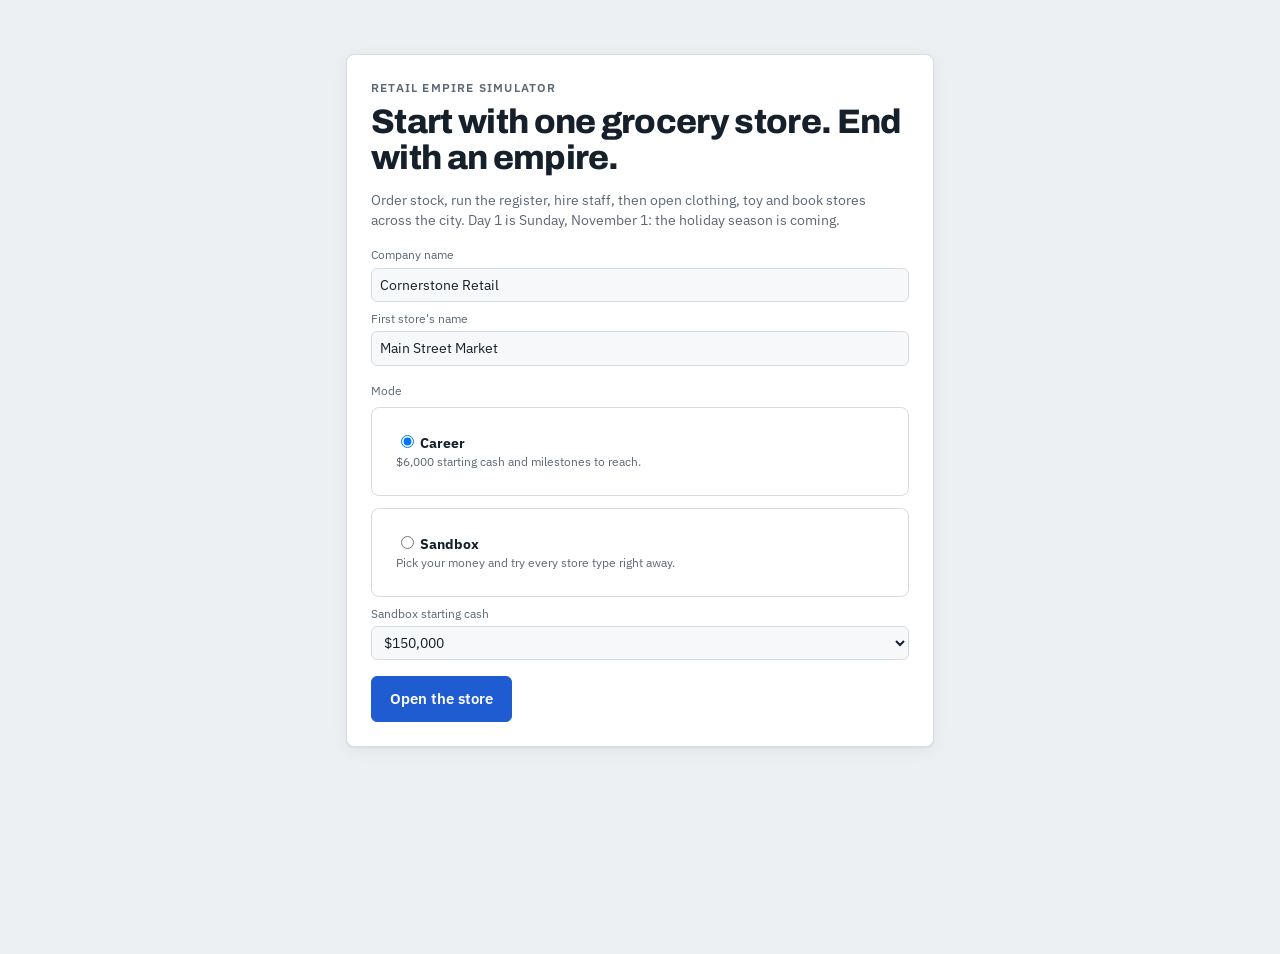
==== index.html @ 7481af00 "Add playable Retail Empire Simulator prototype Single-file browser game: a starting grocery store, c" ====
<!DOCTYPE html>
<html lang="en">
<head>
<meta charset="utf-8">
<meta name="viewport" content="width=device-width, initial-scale=1">
<title>Retail Empire Simulator</title>
<link rel="preconnect" href="https://fonts.googleapis.com">
<link rel="preconnect" href="https://fonts.gstatic.com" crossorigin>
<link href="https://fonts.googleapis.com/css2?family=Archivo:wght@600;700;800&family=IBM+Plex+Mono:wght@400;600&family=IBM+Plex+Sans:wght@400;500;600&display=swap" rel="stylesheet">
<style>
:root{
  /* Layout idea: a store back-office: sticky clock bar, side ledger of screens, dense tables with price-tag accents */
  --bg:#edf0f3; --panel:#ffffff; --panel2:#f6f8fa; --ink:#15202b; --muted:#5b6876; --line:#d5dce3;
  --accent:#1f5bd1; --accent-ink:#ffffff; --tag:#f3c623; --tag-ink:#2a2200;
  --good:#16804a; --warn:#a86a00; --bad:#c2352a;
  --grocery:#2f8a57; --clothing:#b0427a; --toy:#cf7a22; --book:#4c58b5;
  --display:'Archivo', 'Arial Narrow', system-ui, sans-serif; --body:'IBM Plex Sans', system-ui, -apple-system, 'Segoe UI', sans-serif; --mono:'IBM Plex Mono', ui-monospace, Menlo, monospace;
  --r:8px; --shadow:0 1px 2px rgba(20,30,45,.06),0 4px 16px rgba(20,30,45,.06);
  color-scheme:light;
}
@media (prefers-color-scheme:dark){:root:not([data-theme="light"]){
  --bg:#0e1319; --panel:#161d26; --panel2:#1b242f; --ink:#e5ebf1; --muted:#93a1af; --line:#2a3644;
  --accent:#6f9dff; --accent-ink:#0b1424; --tag:#f3c623; --tag-ink:#2a2200; --good:#45c07c; --warn:#e3a43a; --bad:#ff7a6e;
  --grocery:#5cc58a; --clothing:#e57bb0; --toy:#f0a057; --book:#8f9af0; --shadow:none; color-scheme:dark;}}
:root[data-theme="dark"]{
  --bg:#0e1319; --panel:#161d26; --panel2:#1b242f; --ink:#e5ebf1; --muted:#93a1af; --line:#2a3644;
  --accent:#6f9dff; --accent-ink:#0b1424; --tag:#f3c623; --tag-ink:#2a2200; --good:#45c07c; --warn:#e3a43a; --bad:#ff7a6e;
  --grocery:#5cc58a; --clothing:#e57bb0; --toy:#f0a057; --book:#8f9af0; --shadow:none; color-scheme:dark;}

*{box-sizing:border-box}
html,body{height:100%;margin:0}
body{background:var(--bg);color:var(--ink);font:14px/1.45 var(--body);-webkit-font-smoothing:antialiased}
button,input,select,textarea{font:inherit;color:inherit}
h1,h2,h3{font-family:var(--display);margin:0;text-wrap:balance;letter-spacing:-.01em}
h1{font-size:24px;font-weight:800} h2{font-size:17px;font-weight:700} h3{font-size:14px;font-weight:700}
.num,td.n,.mono{font-family:var(--mono);font-variant-numeric:tabular-nums}
a{color:var(--accent)}
:focus-visible{outline:2px solid var(--accent);outline-offset:2px}

/* top bar */
.top{position:sticky;top:0;z-index:30;display:flex;align-items:center;gap:12px;padding:8px 16px;background:var(--panel);border-bottom:1px solid var(--line);flex-wrap:wrap}
.brand{display:flex;flex-direction:column;min-width:0;flex:1 1 160px}
.brand b{font-family:var(--display);font-weight:800;font-size:16px;white-space:nowrap;overflow:hidden;text-overflow:ellipsis}
.brand span{color:var(--muted);font-size:12px}
.clock{display:flex;flex-direction:column;align-items:flex-end;line-height:1.2}
.clock .t{font-family:var(--mono);font-size:20px;font-weight:600}
.clock .d{font-size:12px;color:var(--muted)}
.speed{display:inline-flex;border:1px solid var(--line);border-radius:999px;overflow:hidden;background:var(--panel2)}
.speed button{border:0;background:transparent;padding:6px 11px;cursor:pointer;font-family:var(--mono);font-size:13px;min-width:38px}
.speed button[aria-pressed="true"]{background:var(--ink);color:var(--panel)}
.cashbox{font-family:var(--mono);font-weight:600;font-size:15px;padding:5px 10px;border-radius:6px;background:var(--tag);color:var(--tag-ink);white-space:nowrap}
.cashbox.neg{background:var(--bad);color:#fff}
.iconbtn{border:1px solid var(--line);background:var(--panel2);border-radius:8px;height:36px;min-width:36px;padding:0 8px;cursor:pointer;display:inline-flex;align-items:center;justify-content:center;gap:6px;position:relative}
.iconbtn svg{width:18px;height:18px}
.dot{position:absolute;top:-5px;right:-5px;background:var(--bad);color:#fff;font-size:10px;font-weight:700;border-radius:999px;padding:1px 5px;font-family:var(--mono)}
#menuBtn{display:none}
.qbtn{font-weight:600}

/* shell */
.shell{display:grid;grid-template-columns:232px 1fr;min-height:calc(100% - 58px)}
nav.side{background:var(--panel);border-right:1px solid var(--line);padding:12px 10px 40px;position:sticky;top:58px;align-self:start;height:calc(100vh - 58px);overflow:auto}
.side .grp{font-size:11px;text-transform:uppercase;letter-spacing:.08em;color:var(--muted);margin:14px 8px 6px;font-weight:600}
.side button.nv{display:flex;width:100%;align-items:center;justify-content:space-between;gap:8px;border:0;background:transparent;text-align:left;padding:7px 10px;border-radius:6px;cursor:pointer;color:var(--ink)}
.side button.nv:hover{background:var(--panel2)}
.side button.nv[aria-current="page"]{background:var(--ink);color:var(--panel);font-weight:600}
.side .badge{font-family:var(--mono);font-size:11px;background:var(--bad);color:#fff;border-radius:999px;padding:0 6px}
.side select{width:100%;margin:2px 0 4px;padding:7px;border:1px solid var(--line);border-radius:6px;background:var(--panel2)}
main{padding:20px 24px 80px;min-width:0;max-width:1240px}
.ph{display:flex;align-items:flex-end;justify-content:space-between;gap:12px;flex-wrap:wrap;margin-bottom:16px}
.ph p{margin:4px 0 0;color:var(--muted);max-width:65ch}
.row{display:flex;gap:8px;flex-wrap:wrap;align-items:center}
.grid{display:grid;gap:12px}
.g4{grid-template-columns:repeat(auto-fit,minmax(170px,1fr))}
.g3{grid-template-columns:repeat(auto-fit,minmax(240px,1fr))}
.g2{grid-template-columns:repeat(auto-fit,minmax(320px,1fr))}
.card{background:var(--panel);border:1px solid var(--line);border-radius:var(--r);padding:14px 16px;box-shadow:var(--shadow);min-width:0}
.card h2,.card h3{margin-bottom:8px}
.card.flat{box-shadow:none}
.stack{display:flex;flex-direction:column;gap:12px}
.tile .k{font-size:12px;color:var(--muted)}
.tile .v{font-family:var(--mono);font-size:22px;font-weight:600;margin-top:2px;font-variant-numeric:tabular-nums}
.tile .s{font-size:12px;color:var(--muted);margin-top:2px}
.pos{color:var(--good)} .negc{color:var(--bad)}
.muted{color:var(--muted)} .small{font-size:12px}
.mt{margin-top:16px} .mt8{margin-top:8px}
hr{border:0;border-top:1px solid var(--line);margin:12px 0}

/* buttons, inputs */
.btn{border:1px solid var(--line);background:var(--panel);border-radius:6px;padding:7px 12px;cursor:pointer;font-weight:500;white-space:nowrap}
.btn:hover{border-color:var(--muted)}
.btn.pri{background:var(--accent);border-color:var(--accent);color:var(--accent-ink);font-weight:600}
.btn.bad{color:var(--bad);border-color:color-mix(in srgb,var(--bad) 40%,var(--line))}
.btn.sm{padding:4px 9px;font-size:12px}
.btn.big{padding:11px 18px;font-size:15px}
.btn:disabled{opacity:.45;cursor:not-allowed}
input[type=text],input[type=number],select,textarea{border:1px solid var(--line);background:var(--panel2);border-radius:6px;padding:6px 8px;min-width:0}
input.qty{width:64px;font-family:var(--mono);text-align:right}
input.price{width:84px;font-family:var(--mono);text-align:right}
textarea{width:100%;font-family:var(--mono);font-size:11px}
label.f{display:flex;flex-direction:column;gap:4px;font-size:12px;color:var(--muted)}
label.f input,label.f select{font-size:14px;color:var(--ink)}
.seg{display:inline-flex;flex-wrap:wrap;gap:4px}
.seg button{border:1px solid var(--line);background:var(--panel);border-radius:6px;padding:5px 10px;cursor:pointer}
.seg button[aria-pressed="true"]{background:var(--ink);color:var(--panel);border-color:var(--ink)}

/* pills */
.pill{display:inline-flex;align-items:center;gap:4px;font-size:11px;font-weight:600;border-radius:999px;padding:2px 8px;background:var(--panel2);border:1px solid var(--line);white-space:nowrap}
.pill.good{color:var(--good);border-color:color-mix(in srgb,var(--good) 40%,var(--line))}
.pill.warn{color:var(--warn);border-color:color-mix(in srgb,var(--warn) 45%,var(--line))}
.pill.bad{color:var(--bad);border-color:color-mix(in srgb,var(--bad) 45%,var(--line))}
.pill.info{color:var(--accent)}
.tchip{display:inline-flex;align-items:center;gap:6px;font-size:12px;font-weight:600}
.tchip i{width:10px;height:10px;border-radius:3px;display:inline-block;background:var(--c)}
.pricetag{font-family:var(--mono);background:var(--tag);color:var(--tag-ink);padding:1px 6px;border-radius:3px;font-weight:600;font-size:12px}

/* tables */
.tw{overflow-x:auto;border:1px solid var(--line);border-radius:var(--r);background:var(--panel)}
table{border-collapse:collapse;width:100%;font-size:13px}
th{font-size:11px;text-transform:uppercase;letter-spacing:.06em;color:var(--muted);font-weight:600;text-align:left;padding:8px 10px;border-bottom:1px solid var(--line);background:var(--panel2);white-space:nowrap;position:sticky;top:0}
td{padding:7px 10px;border-bottom:1px solid var(--line);vertical-align:middle}
tr:last-child td{border-bottom:0}
td:first-child{min-width:150px}
td.n,th.n{text-align:right;white-space:nowrap}
tr.click{cursor:pointer} tr.click:hover td{background:var(--panel2)}
tr.sub td{background:var(--panel2)}
td .nm{font-weight:600} td .sb{font-size:12px;color:var(--muted)}

/* meters */
.meter{height:8px;background:var(--panel2);border:1px solid var(--line);border-radius:999px;overflow:hidden;min-width:60px}
.meter>i{display:block;height:100%;background:var(--accent);border-radius:999px}
.meter.good>i{background:var(--good)} .meter.warn>i{background:var(--warn)} .meter.bad>i{background:var(--bad)}
.stars{color:var(--tag);letter-spacing:1px;font-size:14px}
.stars .off{color:var(--line)}

/* list items */
.li{display:flex;align-items:center;justify-content:space-between;gap:10px;padding:9px 0;border-bottom:1px solid var(--line)}
.li:last-child{border-bottom:0}
.alert{display:flex;gap:10px;align-items:flex-start;padding:8px 10px;border-radius:6px;background:var(--panel2);border-left:3px solid var(--accent);font-size:13px}
.alert.warn{border-left-color:var(--warn)} .alert.bad{border-left-color:var(--bad)} .alert.good{border-left-color:var(--good)}
.empty{padding:18px;text-align:center;color:var(--muted)}

/* queue */
.qcard{display:grid;grid-template-columns:1fr auto;gap:4px 12px;align-items:center;padding:10px 12px;border:1px solid var(--line);border-radius:8px;background:var(--panel)}
.qcard.busy{opacity:.65}

/* modal */
#modal{position:fixed;inset:0;z-index:50;display:none;background:rgba(10,16,24,.5);padding:24px;overflow:auto}
#modal.on{display:flex;align-items:flex-start;justify-content:center}
.dlg{background:var(--panel);border-radius:12px;width:min(760px,100%);border:1px solid var(--line);box-shadow:0 20px 60px rgba(0,0,0,.25);margin:auto 0}
.dlg.wide{width:min(1000px,100%)}
.dlg.narrow{width:min(460px,100%)}
.dlg header{display:flex;justify-content:space-between;align-items:flex-start;gap:12px;padding:16px 18px;border-bottom:1px solid var(--line)}
.dlg header p{margin:4px 0 0;color:var(--muted);font-size:13px}
.dlg .bd{padding:16px 18px;max-height:calc(100vh - 220px);overflow:auto}
.dlg footer{display:flex;justify-content:flex-end;gap:8px;padding:12px 18px;border-top:1px solid var(--line);flex-wrap:wrap;align-items:center}
.receipt{font-family:var(--mono);font-size:13px;background:var(--panel2);border:1px dashed var(--line);border-radius:6px;padding:10px 12px}
.receipt .ln{display:flex;justify-content:space-between;gap:12px;padding:2px 0}
.receipt .tot{border-top:1px dashed var(--muted);margin-top:6px;padding-top:6px;font-weight:700;font-size:15px}
.err{color:var(--bad);font-size:13px;min-height:18px}

/* toasts */
#toasts{position:fixed;right:16px;top:72px;z-index:60;pointer-events:none;display:flex;flex-direction:column;gap:8px;max-width:min(380px,calc(100% - 32px))}
.toast{background:var(--ink);color:var(--panel);padding:10px 14px;border-radius:8px;font-size:13px;box-shadow:0 6px 20px rgba(0,0,0,.2);border-left:4px solid var(--accent)}
.toast.warn{border-left-color:var(--tag)} .toast.bad{border-left-color:var(--bad)} .toast.good{border-left-color:var(--good)}

/* setup */
.setup{max-width:620px;margin:6vh auto;padding:0 16px}
.setup .card{padding:24px}
.hero{font-family:var(--display);font-weight:800;font-size:34px;line-height:1.05;letter-spacing:-.02em}
.typecard{border-top:4px solid var(--c)}

/* chart */
.chart svg{width:100%;height:auto;display:block}
.chart .tip{position:absolute;pointer-events:none;background:var(--ink);color:var(--panel);font-size:12px;padding:6px 8px;border-radius:6px;white-space:nowrap;font-family:var(--mono);transform:translate(-50%,-110%)}
.chart{position:relative}

.lock{position:fixed;inset:0;z-index:80;background:var(--bg);display:flex;align-items:center;justify-content:center;padding:24px}

@media (max-width:860px){
  .shell{grid-template-columns:1fr}
  #menuBtn{display:inline-flex}
  nav.side{position:fixed;top:0;left:0;bottom:0;width:270px;height:100%;z-index:40;transform:translateX(-100%);transition:transform .2s;box-shadow:0 0 40px rgba(0,0,0,.3)}
  nav.side.open{transform:none}
  main{padding:16px 16px 80px}
  .top{gap:6px 8px;padding:8px 12px}
  .brand{order:1;flex:1 1 0;min-width:70px} .brand span{display:none}
  .tools{order:2;display:flex;gap:6px}
  .cashbox{order:3;font-size:14px}
  .clock{order:4;flex-direction:row;align-items:baseline;gap:6px} .clock .d{display:none}
  .clock .t{font-size:17px}
  .speedwrap{order:5;display:flex;gap:6px;align-items:center;margin-left:auto} #clkS{display:none}
  .speed button{min-width:34px;padding:5px 6px}
  #toasts{top:auto;bottom:16px;left:16px;right:16px;max-width:none}
  #modal{padding:0}
  .dlg{border-radius:0;min-height:100%;width:100%!important}
  .dlg .bd{max-height:none}
  h1{font-size:21px}
}
@media (min-width:861px){.speedwrap{display:flex;gap:8px;align-items:center}}
@media (prefers-reduced-motion:reduce){*{transition:none!important;animation:none!important}}

</style>
</head>
<body>
<div id="app">
  <header class="top">
    <button class="iconbtn" id="menuBtn" data-a="menu" aria-label="Open menu"></button>
    <div class="brand"><b id="brandName">Retail Empire Simulator</b><span id="brandSub"></span></div>
    <div class="tools"><button class="iconbtn qbtn" id="qBtn" data-a="queue">Queue</button><button class="iconbtn" id="bellBtn" data-a="bell" aria-label="Notifications"><span class="dot" id="bellDot" style="display:none">0</span></button></div>
    <div class="clock"><span class="t" id="clkT">07:30</span><span class="d" id="clkD"></span></div>
    <div class="speedwrap"><span id="clkS"></span><button class="btn sm" id="skipBtn" data-a="skip" style="display:none">Skip to morning</button>
      <div class="speed" role="group" aria-label="Game speed"><button data-a="speed" data-n="0" aria-label="Pause">❚❚</button><button data-a="speed" data-n="1">1×</button><button data-a="speed" data-n="2">2×</button><button data-a="speed" data-n="4">4×</button></div></div>
    <div class="cashbox" id="cash" title="Company cash">$0.00</div>
  </header>
  <div class="shell"><nav class="side" id="side" aria-label="Screens"></nav><main id="main"></main></div>
</div>
<div id="modal"></div>
<div id="toasts" aria-live="polite"></div>
<script>
/* Retail Empire Simulator: game data and simulation engine (no DOM access). */
(function (G) {
'use strict';

/* ---------- helpers ---------- */
const C = d => Math.round(d * 100);
const rand = (a, b) => a + Math.random() * (b - a);
const randi = (a, b) => Math.floor(a + Math.random() * (b - a + 1));
const pick = a => a[Math.floor(Math.random() * a.length)];
const clamp = (v, a, b) => Math.max(a, Math.min(b, v));
function wpick(arr, wf) {
  let t = 0; const ws = [];
  for (const x of arr) { const w = Math.max(0, wf(x) || 0); ws.push(w); t += w; }
  if (t <= 0) return null;
  let r = Math.random() * t;
  for (let i = 0; i < arr.length; i++) { r -= ws[i]; if (r <= 0) return arr[i]; }
  return arr[arr.length - 1];
}
function poisson(l) { if (l <= 0) return 0; const L = Math.exp(-l); let k = 0, p = 1; do { k++; p *= Math.random(); } while (p > L); return k - 1; }

/* ---------- time ---------- */
const DAY = 1440, OPEN = 480, CLOSE = 1260, LAST_ENTRY = 1245, SHUT = 1305;
const BASE = Date.UTC(2026, 10, 1); // Day 1 = Sunday, November 1
const MON = ['Jan','Feb','Mar','Apr','May','Jun','Jul','Aug','Sep','Oct','Nov','Dec'];
const DOW = ['Sun','Mon','Tue','Wed','Thu','Fri','Sat'];
const dayOf = t => Math.floor(t / DAY) + 1;
function dateOf(day) { const d = new Date(BASE + (day - 1) * 864e5); return { y: d.getUTCFullYear() - 2025, m: d.getUTCMonth(), dom: d.getUTCDate(), dow: d.getUTCDay() }; }
function fmtDate(day) { const d = dateOf(day); return `${DOW[d.dow]} ${MON[d.m]} ${d.dom}, Year ${d.y}`; }
function fmtTime(t) { const m = ((t % DAY) + DAY) % DAY; return String(Math.floor(m / 60)).padStart(2, '0') + ':' + String(m % 60).padStart(2, '0'); }

/* ---------- world data ---------- */
const LOCS = {
  main:     { id:'main', name:'Main Street', kind:'Neighborhood high street', traffic:1.0, rent:1.0, wealth:1.0, aff:{grocery:1.15,clothing:0.9,toy:0.95,book:1.0}, note:'Steady local foot traffic. Good for everyday shopping.' },
  mall:     { id:'mall', name:'Riverside Mall', kind:'Shopping district', traffic:1.5, rent:1.8, wealth:1.1, aff:{grocery:0.8,clothing:1.4,toy:1.2,book:1.0}, note:'Big weekend crowds and high rent. Fashion does well here.' },
  heights:  { id:'heights', name:'Maple Heights', kind:'Family neighborhood', traffic:1.0, rent:0.85, wealth:1.05, aff:{grocery:1.2,clothing:0.9,toy:1.45,book:1.0}, note:'Young families nearby. Toys and groceries sell well.' },
  univ:     { id:'univ', name:'University Row', kind:'Campus district', traffic:1.2, rent:0.95, wealth:0.8, aff:{grocery:0.95,clothing:1.1,toy:0.7,book:1.5}, note:'Students on tight budgets. Books and textbooks are in demand.' },
  downtown: { id:'downtown', name:'Downtown Square', kind:'City center', traffic:1.35, rent:1.6, wealth:1.25, aff:{grocery:0.9,clothing:1.2,toy:0.9,book:1.2}, note:'Office workers with money to spend. Expensive rent.' },
  harbor:   { id:'harbor', name:'Harbor Plaza', kind:'Waterfront, tourists', traffic:1.1, rent:1.2, wealth:1.3, aff:{grocery:0.85,clothing:1.0,toy:1.15,book:1.1}, note:'Visitors buy gifts. Higher spending per customer.' }
};
const SIZES = {
  small:  { id:'small', label:'Small', cost:1, rent:1, stock:400, eq:1, traffic:1 },
  medium: { id:'medium', label:'Medium', cost:1.8, rent:1.7, stock:700, eq:1.6, traffic:1.45 },
  large:  { id:'large', label:'Large', cost:3, rent:2.6, stock:1100, eq:2.4, traffic:2 }
};

/* Catalogs */
const G_ = (id, name, cat, cost, price, w, o = {}) => ({ id:'g-'+id, name, cat, cost:C(cost), price:C(price), w, life:o.life||null, cold:o.cold||null });
const GROCERY = [
  G_('sourdough','Sourdough loaf','Bakery',1.9,4.49,1.2,{life:3}),
  G_('croissant','Butter croissants (4)','Bakery',2.2,4.99,0.8,{life:2}),
  G_('wheat','Whole wheat bread','Bakery',1.4,3.29,1.4,{life:4}),
  G_('milk','Whole milk, 1 gal','Dairy',2.1,3.99,2.0,{life:7,cold:'fridge'}),
  G_('eggs','Large eggs, dozen','Dairy',1.7,3.49,1.6,{life:14,cold:'fridge'}),
  G_('cheddar','Cheddar block','Dairy',2.6,4.99,0.9,{life:30,cold:'fridge'}),
  G_('yogurt','Greek yogurt (4)','Dairy',3.1,5.49,0.8,{life:12,cold:'fridge'}),
  G_('butter','Salted butter','Dairy',2.4,4.49,0.7,{life:30,cold:'fridge'}),
  G_('banana','Bananas, bunch','Produce',0.7,1.79,1.8,{life:5}),
  G_('apple','Gala apples, 3 lb','Produce',2.2,4.49,1.1,{life:14}),
  G_('tomato','Vine tomatoes','Produce',1.5,3.29,1.0,{life:6}),
  G_('onion','Yellow onions, 3 lb','Produce',1.1,2.79,0.9,{life:30}),
  G_('lettuce','Romaine lettuce','Produce',1.0,2.49,0.9,{life:5,cold:'fridge'}),
  G_('chicken','Chicken breast','Meat & Seafood',3.8,7.99,1.4,{life:3,cold:'fridge'}),
  G_('beef','Ground beef, 1 lb','Meat & Seafood',4.3,7.49,1.2,{life:3,cold:'fridge'}),
  G_('salmon','Salmon fillet','Meat & Seafood',6.4,12.99,0.6,{life:2,cold:'fridge'}),
  G_('spaghetti','Spaghetti','Pantry',0.8,1.89,1.1),
  G_('rice','Long-grain rice, 5 lb','Pantry',3.0,5.99,0.8),
  G_('crushtom','Crushed tomatoes','Pantry',0.7,1.59,0.9),
  G_('pb','Peanut butter','Pantry',2.0,3.89,0.8),
  G_('cereal','Corn flakes','Pantry',2.2,4.29,1.0),
  G_('water','Spring water (24)','Beverages',2.4,4.99,1.1),
  G_('oj','Orange juice','Beverages',2.3,4.49,1.0,{life:10,cold:'fridge'}),
  G_('cola','Cola (12 cans)','Beverages',3.7,6.99,1.0),
  G_('coffee','Ground coffee','Beverages',4.8,8.99,0.8),
  G_('pizza','Pepperoni pizza','Frozen',3.0,5.99,1.0,{life:120,cold:'freezer'}),
  G_('icecream','Vanilla ice cream','Frozen',2.6,4.99,0.9,{life:120,cold:'freezer'}),
  G_('peas','Frozen peas','Frozen',1.1,2.49,0.6,{life:180,cold:'freezer'}),
  G_('chips','Potato chips','Snacks',1.5,3.49,1.2),
  G_('cookies','Chocolate chip cookies','Snacks',1.6,3.29,0.9),
  G_('trail','Trail mix','Snacks',2.7,5.49,0.5),
  G_('towels','Paper towels (6)','Household',4.9,8.99,0.7),
  G_('trash','Trash bags (40)','Household',4.0,7.49,0.5),
  G_('dish','Dish soap','Cleaning',1.3,2.99,0.7),
  G_('laundry','Laundry detergent','Cleaning',6.0,11.99,0.6),
  G_('paste','Toothpaste','Personal Care',1.4,3.29,0.7),
  G_('shampoo','Shampoo','Personal Care',2.5,5.49,0.6)
];
const APP = ['XS','S','M','L','XL','XXL'], STD = ['S','M','L','XL'], SHOE = ['7','8','9','10','11'], KID = ['4-5Y','6-7Y','8-9Y'], OS = ['One size'];
const K_ = (id, name, cat, cost, price, sizes, colors, w, o = {}) => ({ id:'c-'+id, name, cat, cost:C(cost), price:C(price), sizes, colors, w, season:o.season||'all', brand:o.brand||'Harlow' });
const CLOTHING = [
  K_('oxford','Oxford shirt',"Men's",13,39,STD,['White','Blue'],1.1,{brand:'Harlow'}),
  K_('tee','Graphic tee','Shirts',5,19,APP,['Black','White'],1.4,{brand:'Aster'}),
  K_('jeans','Slim jeans','Pants & Jeans',16,49,STD,['Indigo','Black'],1.3,{brand:'Northline'}),
  K_('dress','Wrap dress','Dresses',18,59,['XS','S','M','L'],['Red','Navy'],0.9,{brand:'Aster'}),
  K_('blouse','Silk blouse',"Women's",15,45,['XS','S','M','L'],['Ivory','Black'],0.8,{brand:'Aster'}),
  K_('puffer','Puffer jacket','Outerwear',34,119,STD,['Black','Olive'],1.0,{season:'winter',brand:'Northline'}),
  K_('runtee','Running tee','Sportswear',8,29,STD,['Blue','Grey'],0.8,{brand:'Northline'}),
  K_('hoodie','Kids hoodie',"Children's",9,29,KID,['Red','Grey'],0.9,{brand:'Harlow'}),
  K_('sneaker','Canvas sneakers','Shoes',15,54,SHOE,['White','Black'],1.0,{brand:'Northline'}),
  K_('belt','Leather belt','Accessories',7,29,OS,['Brown','Black'],0.6,{brand:'Harlow'}),
  K_('tote','Weekender tote','Bags',12,45,OS,['Tan','Black'],0.6,{brand:'Aster'}),
  K_('scarf','Wool scarf','Seasonal',6,24,OS,['Grey','Red'],0.8,{season:'winter',brand:'Harlow'}),
  K_('shorts','Linen shorts','Seasonal',9,32,STD,['Sand'],0.7,{season:'summer',brand:'Harlow'})
];
const T_ = (id, name, cat, cost, price, age, pop, o = {}) => ({ id:'t-'+id, name, cat, cost:C(cost), price:C(price), age, pop, w:1, col:!!o.col, brand:o.brand||'Brightbox', season:o.season||'all' });
const TOYS = [
  T_('starship','Starship builder set','Building Sets',18,44.99,[7,12],70,{brand:'Brickworks'}),
  T_('bricks','Classic bricks bucket','Building Sets',11,27.99,[4,9],60,{brand:'Brickworks'}),
  T_('doll','Fashion doll studio','Dolls & Figures',12,29.99,[4,9],65),
  T_('hero','Galaxy hero figure','Dolls & Figures',6,16.99,[5,12],60),
  T_('strategy','Settlers strategy game','Board Games',13,34.99,[10,99],50,{brand:'Tabletop Co.'}),
  T_('wordrace','Word race card game','Board Games',4,12.99,[7,99],45,{brand:'Tabletop Co.'}),
  T_('robot','Coding robot kit','Educational',28,69.99,[8,14],55,{brand:'Brainy'}),
  T_('puzzle','Animal floor puzzle','Educational',5,14.99,[3,6],45,{brand:'Brainy'}),
  T_('scooter','Kick scooter','Outdoor',24,59.99,[5,12],50),
  T_('bubbles','Bubble machine','Outdoor',6,15.99,[3,8],40),
  T_('bear','Cuddly bear plush','Plush',7,19.99,[0,8],60,{brand:'Snugglo'}),
  T_('rccar','RC stunt car','Remote Control',20,49.99,[8,14],65),
  T_('craft','Craft studio kit','Arts & Crafts',9,24.99,[6,12],45),
  T_('rings','Stacking rings','Baby Toys',3,9.99,[0,2],50,{brand:'Snugglo'}),
  T_('console','Handheld game console','Video Games',120,199.99,[8,99],70,{brand:'Pixelon'}),
  T_('pad','Wireless gamepad','Video Games',28,54.99,[8,99],50,{brand:'Pixelon'}),
  T_('blindbox','Mystery figure blind box','Collectibles',3,9.99,[8,99],70,{col:true,brand:'Vaultline'}),
  T_('holo','Holo card booster pack','Collectibles',2.5,7.99,[8,99],65,{col:true,brand:'Vaultline'}),
  T_('train','Holiday train set','Seasonal Toys',30,79.99,[4,10],55,{season:'holiday'})
];
const B_ = (id, title, author, pub, genre, fmts, w, release = 0) => ({ id:'b-'+id, name:title, author, pub, cat:genre, fmts, w, release,
  isbn: '978-1-' + String(Math.abs([...id].reduce((h,c)=>h*31+c.charCodeAt(0),7)) % 100000).padStart(5,'0') + '-' + (id.length % 10) });
const F = (hc, pb) => { const o = {}; if (hc) o.HC = { cost:C(hc[0]), price:C(hc[1]) }; if (pb) o.PB = { cost:C(pb[0]), price:C(pb[1]) }; return o; };
const BOOKS = [
  B_('lantern','The Lantern Keeper','Mara Ellison','Northgate Press','Fiction',F([13,28],[7,17]),1.2),
  B_('locks','Seven Locks','Dev Okafor','Blackfern','Mystery & Thriller',F([12,27],[7,16.99]),1.2),
  B_('wren','Summer at Wren Cove','Ana Marlow','Rosewood','Romance',F(null,[6,14.99]),1.0),
  B_('crown','Crown of Ash','J. T. Corwin','Northgate Press','Fantasy & Sci-Fi',F([14,29.99],[8,18.99]),1.3),
  B_('orbital','Orbital Drift','Priya Raman','Blackfern','Fantasy & Sci-Fi',F(null,[8,18.99]),0.9),
  B_('habits','Small Habits, Big Days','Leo Fischer','Meridian','Nonfiction',F([13,27],[7,16]),1.0),
  B_('road','The Long Road Home','Grace Nakamura','Meridian','Biography',F([14,30],null),0.7),
  B_('margin','The Margin Mindset','Carla Ruiz','Ledger House','Business',F([15,30],null),0.7),
  B_('rivers','Rivers of Empire','Thomas Adebayo','Ledger House','History',F([16,35],[9,19.99]),0.6),
  B_('pip','Pip the Brave Snail','Hana Ito','Puddle Books',"Children's",F([6,14.99],null),1.0),
  B_('static','Static Hearts','Riley Quinn','Rosewood','Young Adult',F(null,[6,13.99]),0.9),
  B_('algebra','Algebra Made Clear','Dr. Sam Whitlow','Campus Ink','Educational',F(null,[12,29.99]),0.6),
  B_('econ','Intro to Economics, 4th ed.','Ruth Delacroix','Campus Ink','Textbooks',F([60,129.99],null),0.5),
  B_('signal','Midnight Signal, Vol. 1','Kofi Mensah','Panel Press','Comics & Graphic Novels',F(null,[8,19.99]),0.8),
  B_('ninth','Blade of the Ninth Moon, Vol. 1','Aki Moriyama','Panel Press','Manga',F(null,[5,11.99]),1.0),
  B_('journal','Linen-bound journal','Paperworks','Paperworks','Stationery',{ITEM:{cost:C(5),price:C(16.99)}},0.6),
  B_('bookmark','Brass bookmark','Paperworks','Paperworks','Stationery',{ITEM:{cost:C(1.5),price:C(6.99)}},0.5),
  B_('ember','Crown of Ash II: Ember Throne','J. T. Corwin','Northgate Press','Fantasy & Sci-Fi',F([15,32],null),1.4,8),
  B_('quiet','The Quiet Detective','Dev Okafor','Blackfern','Mystery & Thriller',F([13,28],null),1.1,15)
];
const FMT_LABEL = { HC:'Hardcover', PB:'Paperback', ITEM:'Item' };

/* Items (sellable variants) built from products */
function itemsOf(type, p) {
  if (type === 'clothing') { const out = []; for (const c of p.colors) for (const s of p.sizes) out.push({ sku:`${p.id}|${c}|${s}`, pid:p.id, label:`${c} · ${s}`, size:s, color:c, cost:p.cost, price:p.price }); return out; }
  if (type === 'book') return Object.keys(p.fmts).map(f => ({ sku:`${p.id}|${f}`, pid:p.id, label:FMT_LABEL[f], fmt:f, cost:p.fmts[f].cost, price:p.fmts[f].price }));
  return [{ sku:p.id, pid:p.id, label:'', cost:p.cost, price:p.price }];
}

const EQ = (id, name, cost, desc, o = {}) => ({ id, name, cost:C(cost), desc, fac:o.fac||null, max:o.max||20, util:o.util||2 });
const TYPES = {
  grocery: {
    id:'grocery', label:'Grocery store', short:'Grocery', traffic:5, openCost:C(25000), rent:C(130), util:C(22),
    desc:'Fresh food and everyday essentials. Lots of customers, thin margins, and stock that expires.',
    specials:['Fresh food expires and spoils overnight','Refrigerated and freezer cases limit what you can sell cold','Departments to unlock: meat counter, frozen, household','Fast-moving stock needs frequent reorders'],
    catalog:GROCERY, facings:{ ambient:'Shelf facings', fridge:'Refrigerated facings', freezer:'Freezer facings' },
    shelfMax:{ ambient:20, fridge:14, freezer:14 }, defMin:6, defReorder:12,
    facingOf:p => p.cold || 'ambient',
    startDepts:['Bakery','Dairy','Produce','Pantry','Beverages','Snacks'],
    startEquip:{ shelf:3, fridge:1, register:1 },
    equip:[
      EQ('shelf','Shelf unit',600,'Adds 6 shelf facings for ambient products.',{fac:{ambient:6},util:1}),
      EQ('fridge','Refrigerated case',1800,'Adds 4 refrigerated facings. Raises utilities.',{fac:{fridge:4},util:6}),
      EQ('freezer','Chest freezer',1600,'Adds 3 freezer facings. Needed for frozen food.',{fac:{freezer:3},util:8}),
      EQ('register','Checkout register',1200,'One more checkout lane for cashiers.',{max:6,util:2}),
      EQ('stockroom','Stockroom expansion',2500,'Adds 300 units of stockroom space.',{max:6,util:2}),
      EQ('carts','Shopping carts (10)',400,'Customers pick up about 8% more items.',{max:3,util:0})
    ],
    upgrades:[
      { id:'meat', name:'Meat & seafood counter', cost:C(3000), cats:['Meat & Seafood'], need:b => b.equip.fridge >= 2 ? '' : 'Needs 2 refrigerated cases', desc:'Sell chicken, beef and salmon. Short shelf life, high value.' },
      { id:'frozen', name:'Frozen foods aisle', cost:C(1200), cats:['Frozen'], need:b => b.equip.freezer >= 1 ? '' : 'Needs a chest freezer', desc:'Sell pizza, ice cream and frozen vegetables.' },
      { id:'home', name:'Household aisle', cost:C(1500), cats:['Household','Cleaning','Personal Care'], need:() => '', desc:'Paper goods, cleaning supplies and personal care.' }
    ],
    custTypes:[
      { id:'budget', label:'Budget shopper', w:25, budget:[25,60], tol:0.03, items:[3,7], qty:[1,2], patience:[18,30], prefs:['Pantry','Produce','Bakery'] },
      { id:'family', label:'Family shopper', w:24, budget:[60,150], tol:0.15, items:[6,12], qty:[1,2], patience:[14,24], prefs:['Dairy','Produce','Snacks','Bakery','Frozen'] },
      { id:'bulk', label:'Bulk shopper', w:8, budget:[90,240], tol:0.1, items:[4,7], qty:[2,4], patience:[16,26], prefs:['Pantry','Beverages','Household','Cleaning'] },
      { id:'quick', label:'Quick shopper', w:23, budget:[10,35], tol:0.3, items:[1,3], qty:[1,1], patience:[6,12], prefs:['Beverages','Snacks','Bakery','Dairy'] },
      { id:'premium', label:'Premium shopper', w:10, budget:[60,200], tol:0.5, items:[4,9], qty:[1,2], patience:[10,18], prefs:['Bakery','Meat & Seafood','Beverages','Dairy'] },
      { id:'regular', label:'Regular customer', w:10, budget:[35,95], tol:0.18, items:[3,7], qty:[1,2], patience:[16,28], prefs:['Dairy','Bakery','Produce'] }
    ],
    suppliers:['freshway','valley','metro']
  },
  clothing: {
    id:'clothing', label:'Clothing store', short:'Clothing', traffic:3.3, openCost:C(16000), rent:C(80), util:C(12),
    desc:'Apparel tracked by size and color. Seasonal collections, fitting rooms, markdowns and returns.',
    specials:['Every size and color is its own stock line','Fitting rooms: customers queue to try things on','Winter and summer collections shift demand','Markdowns move old stock; returns come back days later'],
    catalog:CLOTHING, facings:{ rack:'Rack slots' }, shelfMax:{ rack:6 }, defMin:2, defReorder:6,
    facingOf:() => 'rack', startEquip:{ rack:4, fitting:1, register:1 },
    equip:[
      EQ('rack','Clothing rack',450,'Displays 2 more products (all sizes and colors).',{fac:{rack:2},util:0}),
      EQ('table','Display table',350,'Displays 1 more product and adds 4% to demand.',{fac:{rack:1},max:4,util:0}),
      EQ('fitting','Fitting room',1500,'One more fitting room. Shorter waits to try on.',{max:6,util:1}),
      EQ('register','Checkout register',1200,'One more checkout lane for cashiers.',{max:4,util:2}),
      EQ('stockroom','Stockroom expansion',2500,'Adds 300 units of stockroom space.',{max:6,util:2})
    ],
    upgrades:[],
    custTypes:[
      { id:'trend', label:'Trend-focused shopper', w:20, budget:[60,180], tol:0.3, items:[1,3], qty:[1,1], patience:[12,22], tryon:0.7 },
      { id:'budget', label:'Budget shopper', w:24, budget:[25,70], tol:0.0, items:[1,2], qty:[1,1], patience:[18,30], tryon:0.5 },
      { id:'brand', label:'Brand-conscious shopper', w:14, budget:[80,240], tol:0.45, items:[1,3], qty:[1,1], patience:[10,18], tryon:0.6 },
      { id:'casual', label:'Casual shopper', w:28, budget:[35,110], tol:0.15, items:[1,2], qty:[1,1], patience:[14,24], tryon:0.45 },
      { id:'seasonal', label:'Seasonal shopper', w:14, budget:[50,160], tol:0.2, items:[1,2], qty:[1,1], patience:[14,24], tryon:0.5 }
    ],
    suppliers:['threadline','northstar']
  },
  toy: {
    id:'toy', label:'Toy store', short:'Toys', traffic:3.8, openCost:C(14000), rent:C(70), util:C(10),
    desc:'Toys for every age, collectibles and games. Demand surges for the holidays and follows trends.',
    specials:['Products have age ranges; parents shop for a child','Hot toys trend up and fade','December demand runs at more than twice normal','Gift wrapping at checkout and collector displays'],
    catalog:TOYS, facings:{ display:'Toy shelf slots', case:'Collectible case slots' }, shelfMax:{ display:10, case:20 }, defMin:3, defReorder:10,
    facingOf:p => p.col ? 'case' : 'display', startEquip:{ display:3, case:1, register:1 },
    equip:[
      EQ('display','Toy shelving',500,'Displays 3 more toys.',{fac:{display:3},util:0}),
      EQ('case','Collectible case',900,'Holds 2 collectible lines. Draws collectors.',{fac:{case:2},max:4,util:1}),
      EQ('giftwrap','Gift wrap station',600,'Lets you offer gift wrapping at $3 per item.',{max:1,util:0}),
      EQ('register','Checkout register',1200,'One more checkout lane for cashiers.',{max:4,util:2}),
      EQ('stockroom','Stockroom expansion',2500,'Adds 300 units of stockroom space.',{max:6,util:2})
    ],
    upgrades:[],
    custTypes:[
      { id:'parent', label:'Parent', w:34, budget:[30,90], tol:0.12, items:[1,2], qty:[1,1], patience:[14,24] },
      { id:'gift', label:'Gift shopper', w:22, budget:[25,80], tol:0.25, items:[1,2], qty:[1,1], patience:[12,22], gift:0.75 },
      { id:'collector', label:'Collector', w:12, budget:[20,90], tol:0.35, items:[2,5], qty:[1,3], patience:[16,28] },
      { id:'kid', label:'Child with parent', w:20, budget:[15,50], tol:0.1, items:[1,3], qty:[1,1], patience:[8,14] },
      { id:'holiday', label:'Holiday shopper', w:12, budget:[60,200], tol:0.3, items:[2,4], qty:[1,1], patience:[10,20], gift:0.9 }
    ],
    suppliers:['playmakers','vault']
  },
  book: {
    id:'book', label:'Book store', short:'Books', traffic:3.6, openCost:C(12000), rent:C(60), util:C(9),
    desc:'Titles by genre, author and format. Readers come back for their favorite genres, new releases and preorders.',
    specials:['Hardcover and paperback stocked separately','Readers stick to genres they love','New releases spike, preorders arrive on release day','Back-to-school and holiday seasons'],
    catalog:BOOKS, facings:{ shelf:'Title slots' }, shelfMax:{ shelf:6 }, defMin:2, defReorder:6,
    facingOf:() => 'shelf', startEquip:{ shelf:3, register:1 },
    equip:[
      EQ('shelf','Bookshelf',450,'Holds 4 more titles.',{fac:{shelf:4},util:0}),
      EQ('newtable','New-release table',700,'Holds 1 title and doubles new-release demand.',{fac:{shelf:1},max:2,util:0}),
      EQ('nook','Reading nook',1200,'Readers linger: +6% traffic and happier visits.',{max:2,util:1}),
      EQ('register','Checkout register',1200,'One more checkout lane for cashiers.',{max:4,util:2}),
      EQ('stockroom','Stockroom expansion',2500,'Adds 300 units of stockroom space.',{max:6,util:2})
    ],
    upgrades:[],
    custTypes:[
      { id:'casual', label:'Casual reader', w:30, budget:[15,45], tol:0.15, items:[1,2], qty:[1,1], patience:[14,24] },
      { id:'student', label:'Student', w:18, budget:[20,150], tol:0.0, items:[1,2], qty:[1,1], patience:[12,22] },
      { id:'collector', label:'Collector', w:8, budget:[40,120], tol:0.4, items:[1,3], qty:[1,1], patience:[16,26] },
      { id:'frequent', label:'Frequent reader', w:24, budget:[30,80], tol:0.2, items:[2,4], qty:[1,1], patience:[16,28] },
      { id:'genre', label:'Genre reader', w:20, budget:[20,60], tol:0.2, items:[1,3], qty:[1,1], patience:[14,24] }
    ],
    suppliers:['harbor','inkwell']
  }
};
for (const t of Object.values(TYPES)) { t.pmap = {}; for (const p of t.catalog) t.pmap[p.id] = p; t.cats = [...new Set(t.catalog.map(p => p.cat))]; }

const SUPPLIERS = {
  freshway:  { id:'freshway', type:'grocery', name:'FreshWay Wholesale', kind:'Full-line grocery wholesaler', priceIdx:1.0, fee:C(35), lead:180, minOrder:C(100), rel:0.95, contract:0, cats:null },
  valley:    { id:'valley', type:'grocery', name:'Valley Farms Co-op', kind:'Local fresh produce, dairy and meat', priceIdx:0.86, fee:C(25), lead:120, minOrder:C(80), rel:0.82, contract:C(400), cats:['Bakery','Dairy','Produce','Meat & Seafood'] },
  metro:     { id:'metro', type:'grocery', name:'Metro Cash & Carry', kind:'Bulk dry goods and household', priceIdx:0.88, fee:C(60), lead:360, minOrder:C(250), rel:0.98, contract:C(600), cats:['Pantry','Beverages','Snacks','Frozen','Household','Cleaning','Personal Care'] },
  threadline:{ id:'threadline', type:'clothing', name:'Threadline Apparel', kind:'Apparel distributor', priceIdx:1.0, fee:C(80), lead:480, minOrder:C(200), rel:0.94, contract:0, cats:null },
  northstar: { id:'northstar', type:'clothing', name:'Northstar Outerwear', kind:'Outerwear, shoes and seasonal', priceIdx:0.9, fee:C(90), lead:720, minOrder:C(400), rel:0.88, contract:C(800), cats:['Outerwear','Shoes','Seasonal','Sportswear'] },
  playmakers:{ id:'playmakers', type:'toy', name:'Playmakers Distribution', kind:'Toy and game distributor', priceIdx:1.0, fee:C(60), lead:360, minOrder:C(200), rel:0.93, contract:0, cats:null },
  vault:     { id:'vault', type:'toy', name:"Collector's Vault", kind:'Collectibles and video games', priceIdx:0.9, fee:C(40), lead:300, minOrder:C(150), rel:0.8, contract:C(700), cats:['Collectibles','Video Games'] },
  harbor:    { id:'harbor', type:'book', name:'Harbor Book Wholesale', kind:'Book wholesaler, all publishers', priceIdx:1.0, fee:C(30), lead:240, minOrder:C(100), rel:0.95, contract:0, cats:null },
  inkwell:   { id:'inkwell', type:'book', name:'Inkwell Publishers Direct', kind:'Direct from select publishers', priceIdx:0.85, fee:C(45), lead:600, minOrder:C(300), rel:0.9, contract:C(500), pubs:['Northgate Press','Blackfern','Rosewood','Panel Press'] }
};
function supCarries(sup, p) { if (sup.pubs) return sup.pubs.includes(p.pub); return !sup.cats || sup.cats.includes(p.cat); }

const ROLES = {
  cashier:  { id:'cashier', label:'Cashier', wage:[13,16], desc:'Runs a checkout register automatically.' },
  stocker:  { id:'stocker', label:'Stocker', wage:[12,15], desc:'Moves stock from the stockroom to shelves every 10 minutes.' },
  receiver: { id:'receiver', label:'Delivery receiver', wage:[13,16], desc:'Checks and accepts deliveries when they arrive.' },
  cleaner:  { id:'cleaner', label:'Store cleaner', wage:[11,14], desc:'Keeps the store clean through the day.' },
  manager:  { id:'manager', label:'Store manager', wage:[24,32], desc:'Reorders stock below minimum each morning; staff work 10% faster.' }
};

const CAMPAIGNS = [
  { id:'flyers', name:'Neighborhood flyers', cost:C(120), mult:1.25, days:2, desc:'+25% traffic for 2 days.' },
  { id:'radio', name:'Local radio spots', cost:C(500), mult:1.5, days:3, desc:'+50% traffic for 3 days.' },
  { id:'sale', name:'Store-wide sale, 10% off', cost:C(200), mult:1.6, days:1, discount:0.1, desc:'10% off every price and +60% traffic for 1 day.' },
  { id:'circular', name:'Weekly circular', type:'grocery', cost:C(250), mult:1.3, days:3, desc:'+30% traffic for 3 days.' },
  { id:'lookbook', name:'Seasonal lookbook', type:'clothing', cost:C(700), mult:1.5, days:3, desc:'+50% traffic for 3 days; seasonal items sell faster.' },
  { id:'toycat', name:'Holiday toy catalog', type:'toy', cost:C(800), mult:1.7, days:4, desc:'+70% traffic for 4 days.' },
  { id:'signing', name:'Author signing event', type:'book', cost:C(600), mult:1.8, days:1, rep:4, desc:'+80% traffic for 1 day and +4 reputation.' }
];
const LOYALTY_COST = C(1500);
const BRAND_CAMPAIGN = { id:'brand', name:'Company brand campaign', cost:C(2000), mult:1.3, days:5, desc:'+30% traffic at every branch for 5 days.' };

const GOALS = [
  { id:'serve25', text:'Serve 25 customers', test:S => S.totals.served >= 25 },
  { id:'hire', text:'Hire your first employee', test:S => S.branches.some(b => b.emps.length > 0) },
  { id:'profit500', text:'Make $500 net profit in a single day', test:S => S.totals.bestDay >= C(500) },
  { id:'supplier2', text:'Sign a contract with a second supplier', test:S => S.branches.some(b => b.sups.length > 1) },
  { id:'dept', text:'Open a new grocery department', test:S => S.branches.some(b => b.type === 'grocery' && b.upg.length > 0) },
  { id:'stars4', text:'Reach a 4-star rating at a branch', test:S => S.branches.some(b => b.rep >= 80) },
  { id:'branch2', text:'Open a second branch', test:S => S.branches.length >= 2 },
  { id:'alltypes', text:'Own all four types of store', test:S => ['grocery','clothing','toy','book'].every(t => S.branches.some(b => b.type === t)) },
  { id:'cash100k', text:'Grow company cash to $100,000', test:S => S.cash >= C(100000) }
];

const FIRST = ['Ava','Liam','Noah','Emma','Mia','Lucas','Zoe','Ethan','Maya','Owen','Nora','Leo','Ruby','Kai','Isla','Omar','Priya','Diego','Hana','Sam','Grace','Theo','Lena','Marcus','Yuki','Ivy','Felix','Amara','Jonah','Elena','Malik','Clara','Rafael','Wren','Tariq','Sofia','Ben','Chloe','Arjun','Nadia','Hugo','Iris','Mateo','Leila','Caleb','Freya','Kofi','June','Luca','Rosa'];
const LAST = ['Park','Nguyen','Garcia','Smith','Okafor','Chen','Patel','Rossi','Kim','Silva','Martin','Haddad','Novak','Brooks','Ito','Mensah','Fischer','Lopez','Kowalski','Reyes','Bauer','Singh','Moreau','Ahmed','Dubois','Walsh','Costa','Larsen','Jensen','Torres','Murphy','Hughes','Sato','Ali','Ortiz','Becker','Price','Kaur','Ward','Bianchi'];

/* ---------- state construction ---------- */
function newGame(opts) {
  const S = {
    v: 1, company: opts.company || 'Cornerstone Retail', mode: opts.mode || 'career', cash: opts.cash != null ? opts.cash : C(6000),
    t: 7 * 60 + 30, speed: 1, seq: { id: 1, po: 1001, br: 1 }, branches: [], pos: [], ledger: [], stats: {}, notes: [],
    totals: { served: 0, bestDay: -1e12, revenue: 0 }, goals: {}, market: { hot: null, hotUntil: 0 }, brandUntil: 0, created: Date.now()
  };
  const b = createBranch(S, { type:'grocery', name:opts.storeName || 'Main Street Market', loc:'main', size:'small', starter:true });
  // pre-stocked starter store
  for (const p of TYPES.grocery.catalog) if (b.listed[p.id]) {
    const it = b.items[p.id]; const m = TYPES.grocery.shelfMax[TYPES.grocery.facingOf(p)];
    addBatch(S, it, p, Math.round(m * 0.75), Math.round(m * 0.5), p.cost);
  }
  chargeDaily(S, b, 1);
  note(S, b.id, 'info', `Welcome to ${S.company}. Your first store, ${b.name}, opens at 08:00. Customers will start lining up at Checkout.`);
  return S;
}
function nid(S, p) { return p + (S.seq.id++); }

function createBranch(S, o) {
  const T = TYPES[o.type], sz = SIZES[o.size || 'small'];
  const b = {
    id: 'b' + (S.seq.br++), type: o.type, name: o.name, loc: o.loc, size: sz.id, opened: dayOf(S.t), status: 'open',
    rep: 60, clean: 90, lastTidy: -999, equip: {}, upg: [], depts: o.type === 'grocery' ? [...T.startDepts] : [...T.cats],
    listed: {}, items: {}, markdown: {}, sups: [T.suppliers[0]], supRel: {}, cust: {}, active: [], queue: [], sched: [],
    emps: [], apps: [], camps: [], loyalty: false, preorders: [], returnsDue: [], fitBusy: 0, invested: 0, stockBuyout: 0
  };
  for (const e of T.equip) b.equip[e.id] = 0;
  for (const [k, v] of Object.entries(T.startEquip)) b.equip[k] = Math.max(1, Math.round(v * sz.eq));
  for (const p of T.catalog) for (const it of itemsOf(o.type, p)) {
    const fac = T.facingOf(p);
    b.items[it.sku] = { sku: it.sku, pid: p.id, label: it.label, size: it.size, color: it.color, fmt: it.fmt, price: it.price,
      min: fac === 'fridge' ? 5 : T.defMin, reorder: fac === 'fridge' ? 10 : T.defReorder, batches: [], soldT: 0, missT: 0, soldY: 0, soldAll: 0 };
  }
  // list products by weight until facings are full
  const caps = facings(b); const used = {};
  const sorted = [...T.catalog].sort((a, c) => (c.w || 1) * (c.pop || 50) - (a.w || 1) * (a.pop || 50));
  for (const p of sorted) {
    if (!b.depts.includes(p.cat)) continue;
    if (o.type === 'book' && p.release > dayOf(S.t)) continue;
    if (o.type === 'clothing' && p.season === 'summer') continue;
    const f = T.facingOf(p); used[f] = used[f] || 0;
    if (used[f] < (caps[f] || 0)) { b.listed[p.id] = true; used[f]++; }
  }
  for (let i = 0; i < 45; i++) genCustomer(S, b);
  refreshApplicants(S, b);
  S.branches.push(b);
  return b;
}

function facings(b) {
  const T = TYPES[b.type]; const out = {};
  for (const k of Object.keys(T.facings)) out[k] = 0;
  for (const e of T.equip) if (e.fac) for (const [k, v] of Object.entries(e.fac)) out[k] += v * (b.equip[e.id] || 0);
  return out;
}
function facingsUsed(b) {
  const T = TYPES[b.type]; const out = {};
  for (const k of Object.keys(T.facings)) out[k] = 0;
  for (const pid of Object.keys(b.listed)) if (b.listed[pid]) out[T.facingOf(T.pmap[pid])]++;
  return out;
}
const stockCap = b => SIZES[b.size].stock + 300 * (b.equip.stockroom || 0);
const itShelf = it => it.batches.reduce((a, x) => a + x.s, 0);
const itStock = it => it.batches.reduce((a, x) => a + x.r, 0);
function stockUsed(b) { let n = 0; for (const it of Object.values(b.items)) n += itStock(it); return n; }
function prodOf(b, it) { return TYPES[b.type].pmap[it.pid]; }
function shelfMaxOf(b, p) { const T = TYPES[b.type]; return T.shelfMax[T.facingOf(p)]; }
function refPrice(b, it) { const p = prodOf(b, it); if (b.type === 'book') return p.fmts[it.fmt].price; return p.price; }
function costOf(b, it) { const p = prodOf(b, it); if (b.type === 'book') return p.fmts[it.fmt].cost; return p.cost; }
function avgCost(b, it) { let q = 0, v = 0; for (const x of it.batches) { q += x.s + x.r; v += (x.s + x.r) * x.c; } return q ? Math.round(v / q) : costOf(b, it); }
function saleOn(S, b) { return b.camps.some(c => c.id === 'sale' && c.until > S.t); }
function effPrice(S, b, it) {
  const md = b.markdown[it.pid] || 0;
  return Math.round(it.price * (1 - md / 100) * (saleOn(S, b) ? 0.9 : 1));
}
function addBatch(S, it, p, shelf, stock, cost) {
  const day = dayOf(S.t);
  const exp = p.life ? day + p.life - 1 + (p.life > 5 ? randi(-1, 1) : 0) : null;
  it.batches.push({ id: S.seq.id++, s: shelf, r: stock, c: cost, exp });
  sortBatches(it);
}
function sortBatches(it) { it.batches.sort((a, c) => (a.exp == null ? 1e9 : a.exp) - (c.exp == null ? 1e9 : c.exp)); }
function cleanBatches(it) { it.batches = it.batches.filter(x => x.s + x.r > 0); }

/* ---------- money & stats ---------- */
function st(S, day, bid) {
  const d = S.stats[day] || (S.stats[day] = {});
  return d[bid] || (d[bid] = { rev:0, refunds:0, cogs:0, gift:0, rent:0, util:0, wages:0, mkt:0, fees:0, maint:0, spoil:0, purchases:0, credits:0, capex:0, cin:0, cout:0, served:0, lost:0, visits:0, satSum:0, satN:0, missed:0, cats:{} });
}
function cashTx(S, bid, amt, kind, memo) {
  S.cash += amt;
  const s = st(S, dayOf(S.t), bid || 'hq');
  if (amt >= 0) s.cin += amt; else s.cout -= amt;
  S.ledger.push({ id: S.seq.id++, t: S.t, b: bid || null, kind, amt, memo: memo || '', bal: S.cash });
  if (S.ledger.length > 2500) S.ledger.splice(0, S.ledger.length - 2500);
}
function note(S, bid, level, text) {
  S.notes.unshift({ id: S.seq.id++, t: S.t, b: bid, level, text, read: false });
  if (S.notes.length > 80) S.notes.length = 80;
  if (S.onNote) S.onNote(S.notes[0]);
}
const branchOf = (S, id) => S.branches.find(b => b.id === id);

/* ---------- customers ---------- */
function genCustomer(S, b) {
  const T = TYPES[b.type], L = LOCS[b.loc];
  const ty = wpick(T.custTypes, x => x.w * (x.id === 'holiday' ? holidayW(dayOf(S.t)) : 1));
  const c = {
    id: 'c' + (S.seq.id++), name: pick(FIRST) + ' ' + pick(LAST), type: ty.id,
    budget: Math.round(C(rand(ty.budget[0], ty.budget[1])) * L.wealth), tol: ty.tol, patience: randi(ty.patience[0], ty.patience[1]),
    loyalty: randi(5, 35), sat: 70, visits: 0, spent: 0, hist: [], lastVisit: -1e9, since: dayOf(S.t), pay: Math.random() < 0.65 ? 'card' : 'cash', visit: null
  };
  if (b.type === 'grocery') c.prefs = [...ty.prefs].sort(() => Math.random() - 0.5).slice(0, 2);
  if (b.type === 'clothing') {
    c.size = wpick(APP, s => ({ XS:5, S:18, M:30, L:27, XL:15, XXL:5 })[s]); c.shoe = pick(SHOE); c.kid = pick(KID);
    c.color = pick(['Black','White','Blue','Red','Navy','Grey','Indigo','Olive','Ivory','Tan','Brown','Sand']);
    c.brand = pick(['Harlow','Aster','Northline']);
    c.prefs = [pick(T.cats), pick(T.cats)];
  }
  if (b.type === 'toy') { c.childAge = ty.id === 'collector' ? 25 : randi(0, 13); c.prefs = [pick(T.cats)]; }
  if (b.type === 'book') {
    const gs = T.cats.filter(g => g !== 'Stationery');
    c.prefs = ty.id === 'student' ? [pick(['Textbooks','Educational']), pick(gs)] : [pick(gs), pick(gs)];
  }
  b.cust[c.id] = c;
  return c;
}
function holidayW(day) { const d = dateOf(day); return d.m === 10 ? 1.5 : d.m === 11 && d.dom <= 24 ? 3 : 0.2; }
function typeLabel(b, c) { const t = TYPES[b.type].custTypes.find(x => x.id === c.type); return t ? t.label : c.type; }
function custType(b, c) { return TYPES[b.type].custTypes.find(x => x.id === c.type); }

function seasonMult(type, day) {
  const d = dateOf(day); let m = 1;
  if (type === 'grocery') { if (d.m === 10 && d.dom >= 22 && d.dom <= 26) m = 1.4; if (d.m === 11 && d.dom >= 18 && d.dom <= 24) m = 1.3; if (d.m === 11 && d.dom === 25) m = 0.3; }
  if (type === 'clothing') { if (d.m === 10 && d.dom === 27) m = 2.0; else if (d.m === 11 && d.dom <= 24) m = 1.4; else if (d.m === 0 && d.dom <= 10) m = 1.3; }
  if (type === 'toy') { if (d.m === 10) m = d.dom >= 20 ? 1.6 : 1.2; else if (d.m === 11 && d.dom <= 24) m = 1.8 + d.dom * 0.04; else if (d.m === 11) m = 0.7; else if (d.m <= 1) m = 0.75; }
  if (type === 'book') { if (d.m === 11 && d.dom <= 24) m = 1.5; else if (d.m === 0 && d.dom <= 15) m = 1.2; else if ((d.m === 7 && d.dom >= 20) || (d.m === 8 && d.dom <= 10)) m = 1.6; }
  if (d.dow === 0 || d.dow === 6) m *= 1.3;
  return m;
}
const HOUR = [0,0,0,0,0,0,0,0,0.6,0.8,1.0,1.1,1.35,1.2,0.9,0.9,1.1,1.45,1.4,1.0,0.75,0.5,0,0];
function trafficMult(S, b) {
  let m = 1;
  for (const c of b.camps) if (c.until > S.t) m *= c.mult;
  if (S.brandUntil > S.t) m *= BRAND_CAMPAIGN.mult;
  return m;
}
function arrivalRate(S, b) { // per hour
  const T = TYPES[b.type], L = LOCS[b.loc], day = dayOf(S.t), h = Math.floor((S.t % DAY) / 60);
  let r = T.traffic * SIZES[b.size].traffic * L.traffic * L.aff[b.type] * (0.35 + b.rep / 100) * HOUR[h] * seasonMult(b.type, day) * trafficMult(S, b);
  if (b.type === 'book') r *= 1 + 0.06 * (b.equip.nook || 0);
  if (b.type === 'clothing') r *= 1 + 0.04 * (b.equip.table || 0);
  if (b.type === 'toy' && b.equip.case) r *= 1.05;
  if (b.loyalty) r *= 1.08;
  return r;
}

function startVisit(S, b, c, kind, data) {
  c.visit = { phase: 'browsing', start: S.t, until: S.t + randi(4, 10), kind: kind || 'shop', basket: [], missed: 0, pricey: 0, alt: 0, pre: 0, data: data || null };
  if (kind === 'return') { c.visit.phase = 'queue'; c.visit.queueSince = S.t; b.queue.push(c.id); }
  b.active.push(c.id);
  st(S, dayOf(S.t), b.id).visits++;
}

function productWeight(S, b, c, p, day) {
  const T = TYPES[b.type], ty = custType(b, c), d = dateOf(day);
  let w = (p.w || 1);
  if (c.prefs && c.prefs.includes(p.cat)) w *= 2.5;
  if (b.type === 'clothing') {
    if (p.season === 'winter') w *= (d.m >= 10 || d.m <= 1) ? 1.8 : d.m >= 5 && d.m <= 7 ? 0.3 : 1;
    if (p.season === 'summer') w *= (d.m >= 10 || d.m <= 1) ? 0.25 : d.m >= 5 && d.m <= 7 ? 1.8 : 1;
    if (ty.id === 'seasonal' && p.season !== 'all') w *= 2.5;
    if (ty.id === 'brand' && p.brand === c.brand) w *= 2.5;
    if (ty.id === 'budget') w *= 1 + (b.markdown[p.id] || 0) / 15;
    if (ty.id === 'trend' && b.camps.some(x => x.id === 'lookbook' && x.until > S.t) && p.season !== 'all') w *= 2;
  }
  if (b.type === 'toy') {
    let pop = p.pop; if (S.market.hot === p.id && S.market.hotUntil > S.t) pop += 45;
    w *= pop / 50;
    if (p.season === 'holiday') w *= (d.m === 10 || (d.m === 11 && d.dom <= 24)) ? 2.5 : 0.1;
    if (ty.id === 'collector') w *= p.col ? 8 : 0.2;
    else if (c.childAge != null && !(c.childAge >= p.age[0] && c.childAge <= p.age[1])) w *= 0.08;
  }
  if (b.type === 'book') {
    if (p.release > day) w *= 0.6; // still asked for: becomes preorder
    else if (day - p.release <= 7 && p.release > 0) w *= 3 * (b.equip.newtable ? 2 : 1);
    if (ty.id === 'student' && (p.cat === 'Textbooks' || p.cat === 'Educational')) w *= 4;
    if (ty.id === 'genre' && !(c.prefs || []).includes(p.cat)) w *= 0.2;
    if (b._best && b._best.includes(p.id)) w *= 1.4;
  }
  if (b.type === 'grocery' && !b.depts.includes(p.cat)) w = 0;
  return w;
}

function buildWants(S, b, c) {
  const T = TYPES[b.type], ty = custType(b, c), day = dayOf(S.t);
  let n = randi(ty.items[0], ty.items[1]);
  if (b.type === 'grocery' && b.equip.carts) n = Math.round(n * (1 + 0.08 * b.equip.carts));
  if (b.type === 'toy' && ty.id === 'kid' && Math.random() < 0.5) n++;
  const wants = [], seen = new Set();
  if (c.visit.data && c.visit.data.forced) wants.push(c.visit.data.forced);
  const pool = T.catalog;
  for (let i = 0, guard = 0; i < n && guard < n * 4; guard++) {
    const p = wpick(pool, x => productWeight(S, b, c, x, day));
    if (!p) break; if (seen.has(p.id)) continue; seen.add(p.id); i++;
    const qty = randi(ty.qty[0], ty.qty[1]);
    if (b.type === 'grocery') wants.push({ pid: p.id, opts: [p.id], qty });
    else if (b.type === 'toy') wants.push({ pid: p.id, opts: [p.id], qty, gift: Math.random() < (ty.gift || 0.15) });
    else if (b.type === 'clothing') {
      const size = p.sizes === SHOE ? c.shoe : p.sizes === KID ? c.kid : p.sizes === OS ? 'One size' : (p.sizes.includes(c.size) ? c.size : pick(p.sizes));
      const col = p.colors.includes(c.color) ? c.color : pick(p.colors);
      const opts = [`${p.id}|${col}|${size}`];
      for (const oc of p.colors) if (oc !== col && Math.random() < 0.6) opts.push(`${p.id}|${oc}|${size}`);
      wants.push({ pid: p.id, opts, qty });
    } else if (b.type === 'book') {
      const fm = Object.keys(p.fmts);
      let pref = fm.includes('ITEM') ? 'ITEM' : (ty.id === 'collector' && fm.includes('HC')) ? 'HC' : (ty.id === 'student' && fm.includes('PB')) ? 'PB' : (Math.random() < 0.6 && fm.includes('PB') ? 'PB' : fm[0]);
      const opts = [`${p.id}|${pref}`]; for (const f of fm) if (f !== pref && ty.id !== 'collector') opts.push(`${p.id}|${f}`);
      wants.push({ pid: p.id, opts, qty, pre: p.release > day });
    }
  }
  return wants;
}

function takeFromShelf(it, q) {
  const picks = [];
  for (const x of it.batches) { if (q <= 0) break; const n = Math.min(x.s, q); if (n > 0) { x.s -= n; q -= n; picks.push({ bid: x.id, q: n, c: x.c, exp: x.exp }); } }
  return picks;
}
function returnPicks(S, it, picks) {
  for (const pk of picks) {
    const x = it.batches.find(y => y.id === pk.bid);
    if (x) x.s += pk.q; else it.batches.push({ id: S.seq.id++, s: pk.q, r: 0, c: pk.c, exp: pk.exp });
  }
  sortBatches(it);
}

function finishBrowse(S, b, c) {
  const v = c.visit, ty = custType(b, c), day = dayOf(S.t);
  const wants = buildWants(S, b, c); v.wants = wants.length;
  let spent = 0; const budget = c.budget * (1 + c.loyalty / 400);
  for (const w of wants) {
    if (w.pre) { // unreleased book
      if (Math.random() < 0.6 && !b.preorders.some(x => x.cid === c.id && x.pid === w.pid)) { b.preorders.push({ cid: c.id, pid: w.pid, sku: w.opts[0], day }); v.pre++; }
      continue;
    }
    let got = false, wasAvail = false;
    for (let i = 0; i < w.opts.length; i++) {
      const it = b.items[w.opts[i]]; if (!it || !b.listed[it.pid]) continue;
      const sh = itShelf(it); if (sh <= 0) continue;
      wasAvail = true;
      const price = effPrice(S, b, it), ratio = price / refPrice(b, it);
      const accept = ratio <= 1 + c.tol ? 1 : clamp(1 - (ratio - 1 - c.tol) * 4, 0, 1);
      if (Math.random() > accept) { v.pricey++; break; }
      let q = Math.min(w.qty, sh);
      while (q > 0 && spent + price * q > budget) q--;
      if (q <= 0) break;
      const picks = takeFromShelf(it, q);
      v.basket.push({ sku: it.sku, qty: q, unit: price, picks, gift: !!w.gift });
      spent += price * q; got = true; if (i > 0) v.alt++;
      break;
    }
    if (!got && !wasAvail) { v.missed++; const it0 = b.items[w.opts[0]]; if (it0) it0.missT++; st(S, day, b.id).missed++; }
  }
  if (!v.basket.length) { endVisit(S, b, c, 'left'); return; }
  if (b.type === 'clothing' && Math.random() < (ty.tryon || 0.5)) { v.phase = 'fitwait'; v.fitSince = S.t; tryFit(S, b, c); return; }
  toQueue(S, b, c);
}
function tryFit(S, b, c) {
  if (b.fitBusy < (b.equip.fitting || 0)) { b.fitBusy++; c.visit.phase = 'fitting'; c.visit.until = S.t + randi(4, 8); return true; }
  return false;
}
function toQueue(S, b, c) { c.visit.phase = 'queue'; c.visit.queueSince = S.t; b.queue.push(c.id); }

function abandon(S, b, c, reason) {
  const v = c.visit;
  for (const l of v.basket) { const it = b.items[l.sku]; if (it) returnPicks(S, it, l.picks); }
  v.basket = []; v.abandoned = reason;
  endVisit(S, b, c, 'abandoned');
}

function visitSat(S, b, c, outcome) {
  const v = c.visit; let s = 84; const n = Math.max(1, v.wants || 1);
  s -= 38 * v.missed / n + 16 * v.pricey / n - 4 * v.pre;
  if (v.missed && n <= 2) s -= 8;
  if (v.queueSince != null) { const waited = (v.doneAt || S.t) - v.queueSince; s -= Math.max(0, waited - 5) * 1.6; }
  if (v.fitSince != null && v.fitWaited) s -= v.fitWaited * 1.2;
  if (b.clean < 65) s -= (65 - b.clean) / 2.5;
  if (outcome === 'paid' && v.missed === 0) s += 6;
  if (outcome === 'abandoned') s -= v.abandoned === 'close' ? 8 : 20;
  if (b.type === 'book') s += 3 * (b.equip.nook || 0);
  const mg = b.emps.find(e => e.role === 'manager' && e.on); if (mg) s += 3;
  return clamp(Math.round(s), 0, 100);
}
function endVisit(S, b, c, outcome) {
  const v = c.visit, day = dayOf(S.t);
  const sat = visitSat(S, b, c, outcome);
  c.sat = Math.round(c.sat * 0.6 + sat * 0.4);
  c.loyalty = clamp(c.loyalty + (sat - 60) / 8 * (b.loyalty ? 1.5 : 1), 0, 100);
  c.visits++; c.lastVisit = S.t;
  const s = st(S, day, b.id); s.satSum += sat; s.satN++;
  if (outcome !== 'paid') { s.lost++; if (outcome === 'abandoned') c.hist.unshift({ day, t: S.t, total: 0, items: 0, note: v.abandoned === 'close' ? 'Left at closing' : 'Left the queue', sat }); else if (v.missed || v.pricey) c.hist.unshift({ day, t: S.t, total: 0, items: 0, note: v.pre ? 'Placed a preorder' : 'Found nothing to buy', sat }); }
  if (c.hist.length > 6) c.hist.length = 6;
  b.rep = clamp(b.rep + (sat - b.rep) * 0.01, 0, 100);
  b.clean = clamp(b.clean - 0.22, 0, 100);
  b.active = b.active.filter(x => x !== c.id);
  b.queue = b.queue.filter(x => x !== c.id);
  c.visit = null;
}

function basketTotal(S, b, v, wrap) {
  let sub = 0, items = 0, gifts = 0;
  for (const l of v.basket) { sub += l.unit * l.qty; items += l.qty; if (l.gift) gifts += l.qty; }
  const wrapFee = (wrap && b.equip.giftwrap) ? gifts * C(3) : 0;
  return { sub, items, gifts, wrapFee, total: sub + wrapFee };
}
function tenderFor(total, pay) {
  if (pay === 'card') return total;
  const bills = [500, 1000, 2000, 5000, 10000];
  if (Math.random() < 0.2) return total;
  const opts = bills.map(bl => Math.ceil(total / bl) * bl).filter(x => x >= total);
  return pick(opts.slice(0, 3));
}

/* checkout: returns {ok, err, change} */
function completeSale(S, bid, cid, o = {}) {
  const b = branchOf(S, bid); if (!b) return { ok: false, err: 'Branch not found.' };
  const c = b.cust[cid]; if (!c || !c.visit) return { ok: false, err: 'This customer is no longer here.' };
  const v = c.visit; if (v.phase !== 'queue' && v.phase !== 'register') return { ok: false, err: 'This customer is not at checkout.' };
  if (v.done) return { ok: false, err: 'Already paid.' };
  const day = dayOf(S.t), s = st(S, day, b.id);
  if (v.kind === 'return') {
    const r = v.data.ret; const it = b.items[r.sku];
    const amt = r.unit * r.qty;
    if (it) { it.batches.push({ id: S.seq.id++, s: 0, r: r.qty, c: r.cost, exp: null }); sortBatches(it); }
    cashTx(S, b.id, -amt, 'Refund', `Return from ${c.name}: ${r.qty} × ${itemName(b, it)}`);
    s.refunds += amt; s.cogs -= r.cost * r.qty;
    v.done = true; v.doneAt = S.t;
    c.hist.unshift({ day, t: S.t, total: -amt, items: r.qty, note: 'Returned an item', sat: 0 });
    c.spent -= amt;
    endVisit(S, b, c, 'paid');
    return { ok: true, refund: amt };
  }
  const tot = basketTotal(S, b, v, o.wrap);
  let method = o.method || c.pay;
  if (method === 'cash') {
    const given = o.given != null ? o.given : (v.tender || tot.total);
    if (given < tot.total) return { ok: false, err: 'Cash received is less than the total.' };
    o.change = given - tot.total;
  }
  // record
  let cogs = 0; const lines = [];
  for (const l of v.basket) {
    const it = b.items[l.sku]; const p = prodOf(b, it);
    for (const pk of l.picks) cogs += pk.c * pk.q;
    it.soldT += l.qty; it.soldAll += l.qty;
    s.cats[p.cat] = (s.cats[p.cat] || 0) + l.unit * l.qty;
    lines.push(`${l.qty}× ${itemName(b, it)}`);
    // future returns
    if ((b.type === 'clothing' && Math.random() < 0.06) || (b.type === 'toy' && Math.random() < 0.03))
      b.returnsDue.push({ cid: c.id, day: day + randi(1, 3), ret: { sku: l.sku, qty: 1, unit: l.unit, cost: l.picks[0] ? l.picks[0].c : costOf(b, it) } });
  }
  if (tot.wrapFee) { cogs += tot.gifts * 40; s.gift += tot.wrapFee; s.cats['Gift wrap'] = (s.cats['Gift wrap'] || 0) + tot.wrapFee; }
  cashTx(S, b.id, tot.total, 'Sale', `${c.name} · ${method} · ${tot.items} item${tot.items === 1 ? '' : 's'}${tot.wrapFee ? ' · gift wrap' : ''}`);
  s.rev += tot.total; s.cogs += cogs; s.served++;
  S.totals.served++; S.totals.revenue += tot.total;
  v.done = true; v.doneAt = S.t;
  c.spent += tot.total;
  c.hist.unshift({ day, t: S.t, total: tot.total, items: tot.items, note: lines.slice(0, 4).join(', ') + (lines.length > 4 ? '…' : ''), method });
  if (tot.wrapFee) c.sat = clamp(c.sat + 3, 0, 100);
  if (o.manual) v.fast = true;
  endVisit(S, b, c, 'paid');
  return { ok: true, total: tot.total, change: o.change || 0 };
}
function itemName(b, it) { if (!it) return 'item'; const p = prodOf(b, it); return p.name + (it.label ? ` (${it.label})` : ''); }

function serveStart(S, bid, cid) {
  const b = branchOf(S, bid), c = b && b.cust[cid];
  if (!c || !c.visit || c.visit.phase !== 'queue') return { ok: false, err: 'That customer is already being served or has left.' };
  c.visit.phase = 'register'; c.visit.by = 'you';
  if (c.visit.kind !== 'return' && c.visit.tender == null) c.visit.tender = tenderFor(basketTotal(S, b, c.visit, true).total, c.pay);
  return { ok: true };
}
function serveCancel(S, bid, cid) {
  const b = branchOf(S, bid), c = b && b.cust[cid];
  if (c && c.visit && c.visit.phase === 'register' && c.visit.by === 'you') { c.visit.phase = 'queue'; c.visit.by = null; }
}

/* ---------- inventory ops ---------- */
function toShelf(S, b, sku, want) {
  const it = b.items[sku]; if (!it) return 0;
  if (!b.listed[it.pid]) return 0;
  const p = prodOf(b, it); const room = shelfMaxOf(b, p) - itShelf(it);
  let q = Math.min(room, want == null ? 1e9 : want); let moved = 0;
  for (const x of it.batches) { if (q <= 0) break; const n = Math.min(x.r, q); x.r -= n; x.s += n; q -= n; moved += n; }
  return moved;
}
function fillAll(S, b, budget) {
  let moved = 0; budget = budget == null ? 1e9 : budget;
  const list = Object.values(b.items).filter(it => b.listed[it.pid] && itStock(it) > 0)
    .map(it => ({ it, ratio: itShelf(it) / shelfMaxOf(b, prodOf(b, it)) })).filter(x => x.ratio < 1).sort((a, c) => a.ratio - c.ratio);
  for (const { it } of list) { if (budget <= 0) break; const m = toShelf(S, b, it.sku, budget); moved += m; budget -= m; }
  return moved;
}
function setListed(S, b, pid, on) {
  const T = TYPES[b.type], p = T.pmap[pid];
  if (!p) return { ok: false, err: 'Unknown product.' };
  if (on) {
    if (b.listed[pid]) return { ok: true };
    if (!b.depts.includes(p.cat)) return { ok: false, err: `Open the ${p.cat} department first (Equipment & upgrades).` };
    const f = T.facingOf(p);
    if (facingsUsed(b)[f] >= facings(b)[f]) return { ok: false, err: `No free ${T.facings[f].toLowerCase()}. Remove a product or buy more display space.` };
    b.listed[pid] = true; return { ok: true };
  }
  delete b.listed[pid];
  for (const it of Object.values(b.items)) if (it.pid === pid) for (const x of it.batches) { x.r += x.s; x.s = 0; }
  return { ok: true };
}

/* ---------- suppliers, purchase orders, deliveries ---------- */
function supDiscount(b, supId) { return Math.min(5, Math.floor((b.supRel[supId] || 0) / 20)) / 100; }
function supUnit(b, supId, sku) {
  const sup = SUPPLIERS[supId], it = b.items[sku];
  return Math.round(costOf(b, it) * sup.priceIdx * (1 - supDiscount(b, supId)));
}
function supItems(b, supId) {
  const sup = SUPPLIERS[supId], T = TYPES[b.type];
  return Object.values(b.items).filter(it => { const p = T.pmap[it.pid]; return supCarries(sup, p) && b.depts.includes(p.cat); });
}
function onOrder(S, b, sku) { let n = 0; for (const po of S.pos) if (po.bid === b.id && (po.status === 'transit' || po.status === 'arrived')) for (const l of po.lines) if (l.sku === sku) n += l.qty; return n; }
function quoteOrder(S, b, supId, lines) {
  const sup = SUPPLIERS[supId]; let sub = 0, units = 0;
  const ls = lines.filter(l => l.qty > 0).map(l => { const unit = supUnit(b, supId, l.sku); sub += unit * l.qty; units += l.qty; return { sku: l.sku, qty: l.qty, unit }; });
  return { lines: ls, sub, units, fee: sup.fee, total: sub + sup.fee };
}
function placeOrder(S, bid, supId, lines, by) {
  const b = branchOf(S, bid), sup = SUPPLIERS[supId];
  if (!b || !sup) return { ok: false, err: 'Unknown supplier.' };
  if (!b.sups.includes(supId)) return { ok: false, err: 'Sign a contract with this supplier first.' };
  const T = TYPES[b.type], day = dayOf(S.t);
  for (const l of lines) { const it = b.items[l.sku]; if (!it || !supCarries(sup, T.pmap[it.pid])) return { ok: false, err: 'This supplier does not carry one of the items.' }; const p = T.pmap[it.pid]; if (b.type === 'book' && p.release > day + 2) return { ok: false, err: `${p.name} can be ordered from 2 days before its release (day ${p.release}).` }; if (!Number.isInteger(l.qty) || l.qty < 0 || l.qty > 999) return { ok: false, err: 'Quantities must be whole numbers from 0 to 999.' }; }
  const q = quoteOrder(S, b, supId, lines);
  if (!q.lines.length) return { ok: false, err: 'Add at least one item.' };
  if (q.sub < sup.minOrder) return { ok: false, err: `Minimum order is ${money(sup.minOrder)} before the delivery fee.` };
  if (S.cash < q.total) return { ok: false, err: `Not enough cash. This order costs ${money(q.total)}.` };
  const free = freeSpace(S, b);
  if (q.units > free) return { ok: false, err: `This order is ${q.units} units, but your stockroom only has room for ${Math.max(0, free)} more (counting deliveries on the way). Order less or expand the stockroom.` };
  let eta = S.t + sup.lead + randi(-20, 40);
  if (b.type === 'book') for (const l of q.lines) { const p = T.pmap[b.items[l.sku].pid]; if (p.release > day) eta = Math.max(eta, (p.release - 1) * DAY + 7 * 60); }
  const po = { id: 'PO-' + (S.seq.po++), bid, sup: supId, lines: q.lines, fee: q.fee, sub: q.sub, total: q.total, placed: S.t, eta, status: 'transit', by: by || 'you' };
  S.pos.unshift(po);
  cashTx(S, bid, -q.total, 'Purchase order', `${po.id} · ${sup.name} · ${q.units} units`);
  const s = st(S, day, bid); s.purchases += q.sub; s.fees += q.fee;
  if (S.pos.length > 300) { const keep = S.pos.filter(p => p.status === 'transit' || p.status === 'arrived'); const closed = S.pos.filter(p => !(p.status === 'transit' || p.status === 'arrived')).slice(0, 200); S.pos = [...keep, ...closed].sort((a, c) => c.placed - a.placed); }
  return { ok: true, po };
}
function arrive(S, po) {
  const sup = SUPPLIERS[po.sup];
  po.status = 'arrived'; po.arrivedAt = S.t;
  for (const l of po.lines) {
    l.delivered = Math.random() > sup.rel ? Math.floor(l.qty * rand(0.3, 0.85)) : l.qty;
    l.dmg = Math.random() < 0.06 && l.delivered > 0 ? Math.min(l.delivered, randi(1, 2)) : 0;
  }
  const short = po.lines.some(l => l.delivered < l.qty || l.dmg);
  note(S, po.bid, short ? 'warn' : 'info', `Delivery ${po.id} from ${sup.name} has arrived${short ? ' with discrepancies' : ''}. Review it in Deliveries.`);
}
function deliveryIn(po) { return po.lines.reduce((a, l) => a + l.delivered - l.dmg, 0); }
function acceptDelivery(S, poId, by) {
  const po = S.pos.find(p => p.id === poId); if (!po) return { ok: false, err: 'Order not found.' };
  if (po.status !== 'arrived') return { ok: false, err: 'This delivery has already been handled.' };
  const b = branchOf(S, po.bid); if (!b) return { ok: false, err: 'Branch not found.' };
  const need = deliveryIn(po), free = stockCap(b) - stockUsed(b);
  if (need > free) return { ok: false, err: `Not enough stockroom space: this delivery needs ${need} units and ${Math.max(0, free)} are free. Move stock to shelves or expand the stockroom.` };
  const T = TYPES[b.type]; let credit = 0;
  for (const l of po.lines) {
    const good = l.delivered - l.dmg; const it = b.items[l.sku];
    if (good > 0) addBatch(S, it, T.pmap[it.pid], 0, good, l.unit);
    credit += (l.qty - good) * l.unit;
  }
  po.status = 'closed'; po.closedAt = S.t; po.credit = credit; po.acceptedBy = by || 'you';
  b.supRel[po.sup] = Math.min(100, (b.supRel[po.sup] || 0) + 3);
  if (credit > 0) { cashTx(S, b.id, credit, 'Supplier credit', `${po.id}: ${po.lines.reduce((a, l) => a + l.qty - (l.delivered - l.dmg), 0)} units short or damaged`); st(S, dayOf(S.t), b.id).credits += credit; st(S, dayOf(S.t), b.id).purchases -= credit; }
  return { ok: true, credit, units: need };
}
function refuseDelivery(S, poId) {
  const po = S.pos.find(p => p.id === poId); if (!po || po.status !== 'arrived') return { ok: false, err: 'This delivery has already been handled.' };
  po.status = 'refused'; po.closedAt = S.t; po.credit = po.sub;
  const b = branchOf(S, po.bid); b.supRel[po.sup] = Math.max(0, (b.supRel[po.sup] || 0) - 5);
  cashTx(S, po.bid, po.sub, 'Supplier credit', `${po.id} refused. Delivery fee not refunded.`);
  const s = st(S, dayOf(S.t), po.bid); s.credits += po.sub; s.purchases -= po.sub;
  return { ok: true };
}
function freeSpace(S, b) {
  const inbound = S.pos.filter(p => p.bid === b.id && (p.status === 'transit' || p.status === 'arrived')).reduce((a, p) => a + p.lines.reduce((x, l) => x + l.qty, 0), 0);
  return Math.max(0, stockCap(b) - stockUsed(b) - inbound);
}
function fitToSpace(lines, free) {
  const tot = lines.reduce((a, l) => a + l.qty, 0);
  if (tot <= free) return lines;
  const k = free / tot;
  return lines.map(l => ({ sku: l.sku, qty: Math.floor(l.qty * k) })).filter(l => l.qty > 0);
}
function reorderSuggestion(S, b, supId, free) {
  const out = [];
  for (const it of supItems(b, supId)) {
    if (!b.listed[it.pid]) continue;
    const p = prodOf(b, it); if (b.type === 'book' && p.release > dayOf(S.t) + 2) continue;
    const have = itShelf(it) + itStock(it) + onOrder(S, b, it.sku);
    if (have < it.min) out.push({ sku: it.sku, qty: Math.max(it.reorder, it.min - have) });
  }
  return fitToSpace(out, free == null ? freeSpace(S, b) : free);
}
function bestSupplierFor(b, it) {
  let best = null, bu = 1e18;
  for (const sid of b.sups) { const sup = SUPPLIERS[sid]; if (!supCarries(sup, prodOf(b, it))) continue; const u = supUnit(b, sid, it.sku); if (u < bu) { bu = u; best = sid; } }
  return best;
}
function managerReorder(S, b) {
  const groups = {};
  for (const it of Object.values(b.items)) {
    if (!b.listed[it.pid]) continue;
    const p = prodOf(b, it); if (b.type === 'book' && p.release > dayOf(S.t) + 2) continue;
    const have = itShelf(it) + itStock(it) + onOrder(S, b, it.sku);
    if (have >= it.min) continue;
    const sid = bestSupplierFor(b, it); if (!sid) continue;
    (groups[sid] = groups[sid] || []).push({ sku: it.sku, qty: Math.max(it.reorder, it.min - have) });
  }
  let n = 0; let free = freeSpace(S, b);
  for (const [sid, raw] of Object.entries(groups)) {
    const lines = fitToSpace(raw, free); if (!lines.length) { note(S, b.id, 'warn', `Store manager could not reorder: the stockroom at ${b.name} is full.`); break; }
    const q = quoteOrder(S, b, sid, lines);
    if (q.sub < SUPPLIERS[sid].minOrder) { const k = Math.ceil(SUPPLIERS[sid].minOrder / Math.max(1, q.sub)); if (k > 3) continue; lines.forEach(l => l.qty *= k); }
    const r = placeOrder(S, b.id, sid, lines, 'manager');
    if (r.ok) { n++; free -= lines.reduce((a, l) => a + l.qty, 0); note(S, b.id, 'info', `Store manager placed ${r.po.id} with ${SUPPLIERS[sid].name} (${money(r.po.total)}).`); }
    else note(S, b.id, 'warn', `Store manager could not reorder from ${SUPPLIERS[sid].name}: ${r.err}`);
  }
  return n;
}
function signSupplier(S, bid, supId) {
  const b = branchOf(S, bid), sup = SUPPLIERS[supId];
  if (b.sups.includes(supId)) return { ok: false, err: 'Already signed.' };
  if (S.cash < sup.contract) return { ok: false, err: `Not enough cash. The contract costs ${money(sup.contract)}.` };
  cashTx(S, bid, -sup.contract, 'Supplier contract', sup.name); st(S, dayOf(S.t), bid).fees += sup.contract;
  b.sups.push(supId); return { ok: true };
}

/* ---------- equipment, upgrades, staff, marketing, branches ---------- */
function buyEquip(S, bid, eid) {
  const b = branchOf(S, bid), e = TYPES[b.type].equip.find(x => x.id === eid);
  if (!e) return { ok: false, err: 'Unknown equipment.' };
  if ((b.equip[eid] || 0) >= e.max) return { ok: false, err: `This store already has the maximum of ${e.max}.` };
  if (S.cash < e.cost) return { ok: false, err: `Not enough cash. ${e.name} costs ${money(e.cost)}.` };
  cashTx(S, bid, -e.cost, 'Equipment', `${e.name} for ${b.name}`); st(S, dayOf(S.t), bid).capex += e.cost; b.invested += e.cost;
  b.equip[eid] = (b.equip[eid] || 0) + 1; return { ok: true };
}
function buyUpgrade(S, bid, uid) {
  const b = branchOf(S, bid), u = TYPES[b.type].upgrades.find(x => x.id === uid);
  if (!u || b.upg.includes(uid)) return { ok: false, err: 'Already open.' };
  const need = u.need(b); if (need) return { ok: false, err: need + '.' };
  if (S.cash < u.cost) return { ok: false, err: `Not enough cash. This costs ${money(u.cost)}.` };
  cashTx(S, bid, -u.cost, 'Upgrade', `${u.name} at ${b.name}`); st(S, dayOf(S.t), bid).capex += u.cost; b.invested += u.cost;
  b.upg.push(uid); for (const c of u.cats) if (!b.depts.includes(c)) b.depts.push(c);
  return { ok: true };
}
function refreshApplicants(S, b) {
  b.apps = [];
  const roles = Object.keys(ROLES);
  for (let i = 0; i < 5; i++) {
    const r = ROLES[i < roles.length ? roles[i] : pick(roles)];
    const eff = Math.round(rand(0.7, 1.25) * 100) / 100;
    b.apps.push({ id: 'e' + (S.seq.id++), name: pick(FIRST) + ' ' + pick(LAST), role: r.id, wage: C(Math.round(rand(r.wage[0], r.wage[1]) * (0.8 + eff * 0.2) * 4) / 4), eff, rel: Math.round(rand(0.82, 0.99) * 100) / 100, exp: randi(0, 4) });
  }
}
function hire(S, bid, aid) {
  const b = branchOf(S, bid), a = b.apps.find(x => x.id === aid);
  if (!a) return { ok: false, err: 'That applicant is no longer available.' };
  b.apps = b.apps.filter(x => x !== a);
  const h = (S.t % DAY) / 60;
  Object.assign(a, { hired: dayOf(S.t), on: true, task: null, perf: 70, days: 0 });
  b.emps.push(a); return { ok: true, emp: a };
}
function fire(S, bid, eid) {
  const b = branchOf(S, bid), e = b.emps.find(x => x.id === eid); if (!e) return { ok: false, err: 'Not found.' };
  if (e.task) { const c = b.cust[e.task.cid]; if (c && c.visit && c.visit.phase === 'register') { c.visit.phase = 'queue'; c.visit.by = null; } }
  b.emps = b.emps.filter(x => x !== e); return { ok: true };
}
function runCampaign(S, bid, cid) {
  if (cid === 'brand') {
    if (S.cash < BRAND_CAMPAIGN.cost) return { ok: false, err: `Not enough cash. This costs ${money(BRAND_CAMPAIGN.cost)}.` };
    if (S.brandUntil > S.t) return { ok: false, err: 'A brand campaign is already running.' };
    cashTx(S, null, -BRAND_CAMPAIGN.cost, 'Marketing', BRAND_CAMPAIGN.name); st(S, dayOf(S.t), 'hq').mkt += BRAND_CAMPAIGN.cost;
    S.brandUntil = S.t + BRAND_CAMPAIGN.days * DAY; return { ok: true };
  }
  const b = branchOf(S, bid);
  if (cid === 'loyalty') {
    if (b.loyalty) return { ok: false, err: 'Already running.' };
    if (S.cash < LOYALTY_COST) return { ok: false, err: `Not enough cash. This costs ${money(LOYALTY_COST)}.` };
    cashTx(S, bid, -LOYALTY_COST, 'Marketing', `Loyalty program at ${b.name}`); st(S, dayOf(S.t), bid).mkt += LOYALTY_COST; b.loyalty = true; return { ok: true };
  }
  const c = CAMPAIGNS.find(x => x.id === cid);
  if (!c || (c.type && c.type !== b.type)) return { ok: false, err: 'Not available for this store.' };
  if (b.camps.some(x => x.id === cid && x.until > S.t)) return { ok: false, err: 'That campaign is already running.' };
  if (S.cash < c.cost) return { ok: false, err: `Not enough cash. This costs ${money(c.cost)}.` };
  cashTx(S, bid, -c.cost, 'Marketing', `${c.name} at ${b.name}`); st(S, dayOf(S.t), bid).mkt += c.cost;
  b.camps.push({ id: c.id, name: c.name, mult: c.mult, until: S.t + c.days * DAY });
  if (c.rep) b.rep = clamp(b.rep + c.rep, 0, 100);
  return { ok: true };
}
function tidy(S, bid) {
  const b = branchOf(S, bid);
  if (S.t - b.lastTidy < 30) return { ok: false, err: `You tidied recently. Try again in ${30 - (S.t - b.lastTidy)} minutes.` };
  b.clean = clamp(b.clean + 15, 0, 100); b.lastTidy = S.t; return { ok: true };
}
function openCost(type, loc, size) { return Math.round(TYPES[type].openCost * SIZES[size].cost * (0.7 + 0.3 * LOCS[loc].rent)); }
function rentOf(b) { return Math.round(TYPES[b.type].rent * SIZES[b.size].rent * LOCS[b.loc].rent); }
function utilOf(b) { let u = TYPES[b.type].util * SIZES[b.size].rent; for (const e of TYPES[b.type].equip) u += C(e.util) * (b.equip[e.id] || 0); return Math.round(u); }
function maintOf(b) { let n = 0; for (const v of Object.values(b.equip)) n += v; return n * 150; }
function starterStock(type, size) { // opening inventory package
  const T = TYPES[type]; const fake = { type, size, equip: {}, depts: type === 'grocery' ? [...T.startDepts] : [...T.cats], listed: {} };
  for (const e of T.equip) fake.equip[e.id] = 0;
  for (const [k, v] of Object.entries(T.startEquip)) fake.equip[k] = Math.max(1, Math.round(v * SIZES[size].eq));
  return fake;
}
function openingStockCost(S, b) {
  const T = TYPES[b.type]; let cost = 0, units = 0;
  for (const it of Object.values(b.items)) if (b.listed[it.pid]) { const p = T.pmap[it.pid]; const q = openingQty(b, p); cost += q * costOf(b, it); units += q; }
  return { cost, units };
}
function openingQty(b, p) { const m = shelfMaxOf(b, p); return b.type === 'clothing' ? m : b.type === 'grocery' ? Math.round(m * 1.25) : Math.round(m * 1.5); }
function openBranch(S, o) {
  if (!TYPES[o.type] || !LOCS[o.loc] || !SIZES[o.size]) return { ok: false, err: 'Pick a type, location and size.' };
  const name = String(o.name || '').trim().slice(0, 40); if (!name) return { ok: false, err: 'Give the store a name.' };
  if (S.branches.some(b => b.name.toLowerCase() === name.toLowerCase())) return { ok: false, err: 'You already have a store with that name.' };
  const cost = openCost(o.type, o.loc, o.size);
  const b = createBranch(S, { type: o.type, name, loc: o.loc, size: o.size });
  let stock = { cost: 0, units: 0 }; if (o.stock) stock = openingStockCost(S, b);
  const gc = o.grand ? C(500) : 0;
  const total = cost + stock.cost + gc;
  if (S.cash < total) { S.branches.pop(); S.seq.br--; return { ok: false, err: `Not enough cash. Opening costs ${money(total)} and you have ${money(S.cash)}.` }; }
  cashTx(S, b.id, -cost, 'Branch opening', `${name}: ${SIZES[o.size].label} ${TYPES[o.type].short.toLowerCase()} store at ${LOCS[o.loc].name}`);
  st(S, dayOf(S.t), b.id).capex += cost; b.invested = cost;
  if (o.stock) {
    const T = TYPES[b.type];
    for (const it of Object.values(b.items)) if (b.listed[it.pid]) { const p = T.pmap[it.pid]; const q = openingQty(b, p); const sh = Math.min(q, shelfMaxOf(b, p)); addBatch(S, it, p, sh, q - sh, costOf(b, it)); }
    cashTx(S, b.id, -stock.cost, 'Opening inventory', `${stock.units} units for ${name}`); st(S, dayOf(S.t), b.id).purchases += stock.cost;
  }
  if (o.cashier) { const a = b.apps.filter(x => x.role === 'cashier').sort((x, y) => x.wage - y.wage)[0]; if (a) hire(S, b.id, a.id); }
  if (gc) { cashTx(S, b.id, -gc, 'Marketing', `Grand opening at ${name}`); st(S, dayOf(S.t), b.id).mkt += gc; b.camps.push({ id: 'grand', name: 'Grand opening', mult: 1.8, until: S.t + 2 * DAY }); }
  chargeDaily(S, b, dayOf(S.t));
  note(S, b.id, 'good', `${name} is open for business.`);
  return { ok: true, b };
}
function sellValue(S, b) { let inv = 0; for (const it of Object.values(b.items)) for (const x of it.batches) inv += (x.s + x.r) * x.c; return Math.round(b.invested * 0.5 + inv * 0.6); }
function sellBranch(S, bid) {
  if (S.branches.length <= 1) return { ok: false, err: 'You cannot sell your only store.' };
  const b = branchOf(S, bid); if (!b) return { ok: false, err: 'Not found.' };
  const v = sellValue(S, b);
  for (const po of S.pos) if (po.bid === bid && (po.status === 'transit' || po.status === 'arrived')) po.status = 'cancelled';
  cashTx(S, null, v, 'Branch sale', `Sold ${b.name}`);
  S.branches = S.branches.filter(x => x !== b);
  note(S, null, 'info', `You sold ${b.name} for ${money(v)}.`);
  return { ok: true, value: v };
}
function setStatus(S, bid, status) {
  const b = branchOf(S, bid);
  if (status === 'closed') for (const cid of [...b.active]) { const c = b.cust[cid]; if (c && c.visit) abandon(S, b, c, 'close'); }
  b.status = status; return { ok: true };
}

/* ---------- daily cycle ---------- */
function chargeDaily(S, b, day) {
  const rent = rentOf(b), util = Math.round(utilOf(b) * (b.status === 'open' ? 1 : 0.4)), maint = maintOf(b);
  cashTx(S, b.id, -rent, 'Rent', `${b.name}, day ${day}`);
  cashTx(S, b.id, -(util + maint), 'Utilities', `${b.name}: power, water and equipment upkeep`);
  const s = st(S, day, b.id); s.rent += rent; s.util += util; s.maint += maint;
}
function dayStart(S) {
  const day = dayOf(S.t);
  for (const b of S.branches) {
    // spoilage
    let lost = 0, units = 0;
    for (const it of Object.values(b.items)) {
      for (const x of it.batches) if (x.exp != null && x.exp < day && x.s + x.r > 0) { lost += (x.s + x.r) * x.c; units += x.s + x.r; x.s = 0; x.r = 0; }
      cleanBatches(it); it.soldY = it.soldT; it.soldT = 0; it.missT = 0;
    }
    if (units) { st(S, day - 1, b.id).spoil += lost; note(S, b.id, 'warn', `${units} expired units thrown out at ${b.name} (${money(lost)} at cost).`); }
    chargeDaily(S, b, day);
    for (const e of b.emps) { if (e.on) { e.days++; e.eff = Math.min(1.5, Math.round((e.eff + 0.004) * 1000) / 1000); } e.on = Math.random() < e.rel; e.task = null; if (!e.on) note(S, b.id, 'warn', `${e.name} (${ROLES[e.role].label.toLowerCase()}) called in sick today.`); }
    refreshApplicants(S, b);
    b.camps = b.camps.filter(c => c.until > S.t);
    b.fitBusy = 0; b.clean = clamp(b.clean + 12, 0, 100);
    // returns & preorders scheduled
    for (const r of b.returnsDue.filter(r => r.day <= day)) b.sched.push({ cid: r.cid, at: day * DAY - DAY + randi(9 * 60, 19 * 60), kind: 'return', data: { ret: r.ret } });
    b.returnsDue = b.returnsDue.filter(r => r.day > day);
    if (b.type === 'book') {
      const T = TYPES.book;
      const rel = b.preorders.filter(p => T.pmap[p.pid].release <= day);
      for (const p of rel) b.sched.push({ cid: p.cid, at: day * DAY - DAY + randi(10 * 60, 20 * 60), kind: 'preorder', data: { forced: { pid: p.pid, opts: Object.keys(T.pmap[p.pid].fmts).map(f => `${p.pid}|${f}`), qty: 1 } } });
      if (rel.length) note(S, b.id, 'info', `${rel.length} preorder customers will come in today for new releases at ${b.name}.`);
      b.preorders = b.preorders.filter(p => T.pmap[p.pid].release > day);
      for (const p of T.catalog) if (p.release === day) note(S, b.id, 'good', `New release today: ${p.name} by ${p.author}.`);
      b._best = Object.values(b.items).sort((a, c) => c.soldAll - a.soldAll).slice(0, 5).map(it => it.pid);
    }
  }
  // toy trend
  if (S.market.hotUntil <= S.t && Math.random() < 0.5) {
    const p = pick(TOYS.filter(x => !x.col));
    S.market.hot = p.id; S.market.hotUntil = S.t + randi(2, 4) * DAY;
    if (S.branches.some(b => b.type === 'toy')) note(S, null, 'good', `Trending: ${p.name} is the toy everyone wants this week.`);
  }
  // daily summary
  const y = S.stats[day - 1];
  if (y) {
    let rev = 0, net = 0, served = 0;
    for (const [bid, s] of Object.entries(y)) { rev += s.rev - s.refunds; net += netOf(s); served += s.served; }
    S.totals.bestDay = Math.max(S.totals.bestDay, net);
    note(S, null, net >= 0 ? 'good' : 'warn', `Day ${day - 1} closed: revenue ${money(rev)}, net profit ${money(net)}, ${served} customers served.`);
  }
}
function netOf(s) { return s.rev - s.refunds - s.cogs - s.rent - s.util - s.wages - s.mkt - s.fees - s.maint - s.spoil; }

/* ---------- per-minute simulation ---------- */
function step(S) {
  S.t++;
  const mod = S.t % DAY;
  if (mod === 0) dayStart(S);
  for (const b of S.branches) branchMinute(S, b, mod);
  for (const po of S.pos) if (po.status === 'transit' && S.t >= po.eta) arrive(S, po);
  if (S.t % 30 === 0) checkGoals(S);
}
function branchMinute(S, b, mod) {
  if (b.status !== 'open') return;
  const day = dayOf(S.t), T = TYPES[b.type];
  const mgr = b.emps.find(e => e.role === 'manager' && e.on);
  const boost = mgr ? 1.1 : 1;
  if (mod === 360 && mgr) managerReorder(S, b);
  // wages at the end of each open hour
  if (mod > OPEN && mod <= CLOSE && (mod - OPEN) % 60 === 0) {
    let w = 0; for (const e of b.emps) if (e.on) w += e.wage;
    if (w) { cashTx(S, b.id, -w, 'Wages', `${b.name}, ${fmtTime(S.t - 60)}–${fmtTime(S.t)}`); st(S, day, b.id).wages += w; }
  }
  // arrivals
  if (mod >= OPEN && mod < LAST_ENTRY) {
    const n = poisson(arrivalRate(S, b) / 60);
    for (let i = 0; i < n; i++) {
      const pool = Object.values(b.cust).filter(c => !c.visit && S.t - c.lastVisit > 300);
      const cap = Math.min(160, 40 + b.rep * 2);
      let c = null;
      if (pool.length && (Object.keys(b.cust).length >= cap || Math.random() > 0.2)) c = wpick(pool, x => (1 + x.loyalty / 12) * (x.sat < 30 ? 0.3 : 1) * (x.type === 'holiday' ? holidayW(day) : 1));
      if (!c) c = genCustomer(S, b);
      startVisit(S, b, c);
    }
  }
  // scheduled visits (returns, preorder pickups)
  if (b.sched.length && mod >= OPEN && mod < LAST_ENTRY) {
    const due = b.sched.filter(x => x.at <= S.t); b.sched = b.sched.filter(x => x.at > S.t);
    for (const x of due) { const c = b.cust[x.cid]; if (!c) continue; if (c.visit) { x.at = S.t + 30; b.sched.push(x); continue; } startVisit(S, b, c, x.kind, x.data); }
  }
  // customer progress
  for (const cid of [...b.active]) {
    const c = b.cust[cid]; if (!c || !c.visit) { b.active = b.active.filter(x => x !== cid); continue; }
    const v = c.visit;
    if (v.phase === 'browsing' && (S.t >= v.until || mod >= CLOSE)) finishBrowse(S, b, c);
    else if (v.phase === 'fitwait') {
      if (tryFit(S, b, c)) { v.fitWaited = S.t - v.fitSince; }
      else if (S.t - v.fitSince > c.patience || mod >= CLOSE) { abandon(S, b, c, 'fitting'); }
    } else if (v.phase === 'fitting' && S.t >= v.until) {
      b.fitBusy = Math.max(0, b.fitBusy - 1);
      if (v.basket.length > 1 && Math.random() < 0.2) { const l = v.basket.pop(); returnPicks(S, b.items[l.sku], l.picks); }
      else if (v.basket.length === 1 && Math.random() < 0.12) { abandon(S, b, c, 'fit'); continue; }
      toQueue(S, b, c);
    } else if (v.phase === 'queue') {
      if (S.t - v.queueSince > c.patience) abandon(S, b, c, 'queue');
      else if (mod >= SHUT) abandon(S, b, c, 'close');
    }
  }
  // staff
  if (mod >= OPEN - 60 && mod < SHUT + 15) {
    const regs = b.equip.register || 1; let lane = 0;
    for (const e of b.emps) {
      if (!e.on) continue;
      if (e.role === 'cashier') {
        lane++; if (lane > regs) { e.task = { idle: 'No free register' }; continue; }
        if (e.task && e.task.cid) {
          if (S.t >= e.task.until) { const r = completeSale(S, b.id, e.task.cid, { auto: true, wrap: true }); e.task = null; if (r.ok) e.perf = Math.min(100, e.perf + 0.2); }
        }
        if (!e.task || !e.task.cid) {
          const nextId = b.queue.find(id => { const c = b.cust[id]; return c && c.visit && c.visit.phase === 'queue'; });
          if (nextId) { const c = b.cust[nextId]; c.visit.phase = 'register'; c.visit.by = e.id; const items = c.visit.basket.reduce((a, l) => a + l.qty, 0); e.task = { cid: nextId, until: S.t + Math.max(1, Math.round((1.4 + items * 0.12) / (e.eff * boost))) }; }
          else e.task = null;
        }
      } else if (e.role === 'stocker' && mod % 10 === 0 && mod >= OPEN - 60 && mod < CLOSE) {
        const m = fillAll(S, b, Math.round(35 * e.eff * boost)); e.task = m ? { label: `Restocked ${m} units` } : { label: 'Shelves are full' };
      } else if (e.role === 'receiver' && mod % 5 === 0) {
        const po = S.pos.find(p => p.bid === b.id && p.status === 'arrived' && S.t - p.arrivedAt >= Math.round(10 / e.eff));
        if (po) { const r = acceptDelivery(S, po.id, e.name); e.task = { label: r.ok ? `Received ${po.id}` : 'Stockroom is full' }; if (!r.ok && !po.warned) { po.warned = true; note(S, b.id, 'warn', `${e.name} could not receive ${po.id}: ${r.err}`); } }
      } else if (e.role === 'cleaner' && mod % 15 === 0 && mod >= OPEN && mod < CLOSE) {
        b.clean = clamp(b.clean + 2.2 * e.eff * boost, 0, 100); e.task = { label: 'Cleaning the floor' };
      } else if (e.role === 'manager') e.task = { label: 'Supervising the store' };
    }
  }
  if (mod === SHUT + 15) for (const e of b.emps) e.task = null;
}
function checkGoals(S) {
  for (const g of GOALS) if (!S.goals[g.id] && g.test(S)) { S.goals[g.id] = dayOf(S.t); note(S, null, 'good', `Goal reached: ${g.text}.`); }
}
function skipNight(S) { // fast-forward to 07:45 if store hours are over
  let guard = 0; const target = (OPEN - 15);
  while ((S.t % DAY) !== target && guard < DAY) { step(S); guard++; }
}
function isNight(S) { const m = S.t % DAY; return m >= SHUT + 15 || m < OPEN - 30; }

/* ---------- reporting ---------- */
function sumStats(S, d0, d1, bid) {
  const out = { rev:0, refunds:0, cogs:0, gift:0, rent:0, util:0, wages:0, mkt:0, fees:0, maint:0, spoil:0, purchases:0, credits:0, capex:0, cin:0, cout:0, served:0, lost:0, visits:0, satSum:0, satN:0, missed:0, cats:{} };
  for (let d = d0; d <= d1; d++) {
    const day = S.stats[d]; if (!day) continue;
    for (const [k, s] of Object.entries(day)) {
      if (bid && bid !== k) continue;
      for (const f of Object.keys(out)) if (f !== 'cats') out[f] += s[f];
      for (const [c, v] of Object.entries(s.cats)) out.cats[c] = (out.cats[c] || 0) + v;
    }
  }
  out.opex = out.rent + out.util + out.wages + out.mkt + out.fees + out.maint;
  out.gross = out.rev - out.refunds - out.cogs;
  out.net = out.gross - out.opex - out.spoil;
  return out;
}
function invValue(b) { let v = 0; for (const it of Object.values(b.items)) for (const x of it.batches) v += (x.s + x.r) * x.c; for (const c of Object.values(b.cust)) if (c.visit) for (const l of c.visit.basket) for (const pk of l.picks) v += pk.q * pk.c; return v; }
function money(c) { const neg = c < 0; c = Math.abs(Math.round(c)); return (neg ? '−$' : '$') + Math.floor(c / 100).toLocaleString('en-US') + '.' + String(c % 100).padStart(2, '0'); }

/* Check that inventory, baskets and orders are internally consistent. Used by tests and the admin screen. */
function audit(S) {
  const issues = [];
  for (const b of S.branches) {
    for (const it of Object.values(b.items)) for (const x of it.batches) if (x.s < 0 || x.r < 0 || !Number.isFinite(x.s) || !Number.isFinite(x.r)) issues.push(`${b.name}: negative stock on ${it.sku}`);
    for (const cid of b.queue) { const c = b.cust[cid]; if (!c || !c.visit) issues.push(`${b.name}: queue holds a customer who is not visiting`); }
    if (new Set(b.queue).size !== b.queue.length) issues.push(`${b.name}: customer appears twice in queue`);
    for (const [pid, on] of Object.entries(b.listed)) if (on && !TYPES[b.type].pmap[pid]) issues.push(`${b.name}: unknown listed product`);
    const fu = facingsUsed(b), fc = facings(b); for (const k of Object.keys(fu)) if (fu[k] > fc[k]) issues.push(`${b.name}: more products listed than ${k} facings`);
  }
  if (!Number.isFinite(S.cash)) issues.push('Cash is not a number');
  if (new Set(S.pos.map(p => p.id)).size !== S.pos.length) issues.push('Duplicate purchase order IDs');
  return issues;
}

G.RE = { C, DAY, OPEN, CLOSE, SHUT, LAST_ENTRY, MON, DOW, LOCS, SIZES, TYPES, SUPPLIERS, ROLES, CAMPAIGNS, BRAND_CAMPAIGN, LOYALTY_COST, GOALS, FMT_LABEL,
  dayOf, dateOf, fmtDate, fmtTime, newGame, step, skipNight, isNight, facings, facingsUsed, stockCap, stockUsed, itShelf, itStock, prodOf, shelfMaxOf, refPrice, costOf, avgCost, effPrice, saleOn,
  arrivalRate, seasonMult, typeLabel, custType, basketTotal, completeSale, serveStart, serveCancel, itemName, toShelf, fillAll, setListed,
  supUnit, supItems, freeSpace, supCarries, supDiscount, onOrder, quoteOrder, placeOrder, acceptDelivery, refuseDelivery, deliveryIn, reorderSuggestion, signSupplier,
  buyEquip, buyUpgrade, hire, fire, runCampaign, tidy, openCost, rentOf, utilOf, maintOf, openBranch, openingStockCost, starterStock, sellBranch, sellValue, setStatus,
  sumStats, netOf, invValue, money, audit, branchOf, note, st, itemsOf, createBranch };
})(typeof window !== 'undefined' ? window : globalThis);

</script>
<script>
/* Retail Empire Simulator: interface. All game rules live in engine.js (RE). */
(function () {
'use strict';
const R = window.RE, M = R.money, C = R.C;
const SAVE_KEY = 're_save_v1', LOCK_KEY = 're_lock_v1';
const TAB = Math.random().toString(36).slice(2);
let S = null;
const UI = { view: 'hq', bid: null, modal: null, nav: false, invTab: 'all', invQ: '', invCat: '', prodCat: '', custQ: '', custF: 'all', finRange: 'today', finB: '', ledB: '', order: null, wiz: null, confirm: null, locked: false, lastSave: 0, dirty: false, saveErr: '' };

/* ---------- small helpers ---------- */
const $ = id => document.getElementById(id);
const esc = s => String(s == null ? '' : s).replace(/[&<>"']/g, c => ({ '&':'&amp;','<':'&lt;','>':'&gt;','"':'&quot;',"'":'&#39;' })[c]);
const K = c => { const a = Math.abs(c) / 100, s = c < 0 ? '−$' : '$'; return a >= 1e6 ? s + (a / 1e6).toFixed(2) + 'M' : a >= 1e4 ? s + (a / 1e3).toFixed(1) + 'k' : M(c); };
const B = () => R.branchOf(S, UI.bid) || S.branches[0];
const T = b => R.TYPES[b.type];
const day = () => R.dayOf(S.t);
const pct = (a, b) => b ? Math.round(a / b * 100) : 0;
const stars = rep => { const n = rep / 20; let h = ''; for (let i = 1; i <= 5; i++) h += i <= Math.round(n) ? '★' : '<span class="off">★</span>'; return `<span class="stars" aria-label="${n.toFixed(1)} of 5 stars">${h}</span> <span class="num small">${n.toFixed(1)}</span>`; };
const tchip = type => `<span class="tchip" style="--c:var(--${type})"><i></i>${esc(R.TYPES[type].short)}</span>`;
const meter = (v, max, cls) => `<div class="meter ${cls || ''}" role="meter" aria-valuenow="${v}" aria-valuemax="${max}"><i style="width:${Math.max(0, Math.min(100, max ? v / max * 100 : 0))}%"></i></div>`;
const ago = t => { const m = S.t - t; return m < 60 ? `${m} min ago` : m < 1440 ? `${Math.floor(m / 60)} h ago` : `${Math.floor(m / 1440)} d ago`; };
const dur = m => m < 60 ? `${m} min` : `${Math.floor(m / 60)} h ${m % 60 ? (m % 60) + ' min' : ''}`.trim();
const icon = n => ({
  menu: '<svg viewBox="0 0 24 24" fill="none" stroke="currentColor" stroke-width="2"><path d="M4 6h16M4 12h16M4 18h16"/></svg>',
  bell: '<svg viewBox="0 0 24 24" fill="none" stroke="currentColor" stroke-width="2"><path d="M6 8a6 6 0 1 1 12 0c0 7 3 9 3 9H3s3-2 3-9"/><path d="M10 21h4"/></svg>',
  moon: '<svg viewBox="0 0 24 24" fill="none" stroke="currentColor" stroke-width="2"><path d="M21 13A9 9 0 1 1 11 3a7 7 0 0 0 10 10z"/></svg>'
})[n];

function toast(text, level) {
  const el = document.createElement('div'); el.className = 'toast ' + (level || ''); el.textContent = text;
  $('toasts').appendChild(el); setTimeout(() => el.remove(), 3800);
  while ($('toasts').children.length > 3) $('toasts').firstChild.remove();
}
function res(r, okMsg) { if (!r.ok) { toast(r.err, 'bad'); return false; } if (okMsg) toast(okMsg, 'good'); UI.dirty = true; return true; }

/* ---------- save / load / tab lock ---------- */
function save() {
  if (!S || UI.locked) return;
  try { const o = Object.assign({}, S); delete o.onNote; localStorage.setItem(SAVE_KEY, JSON.stringify(o)); UI.lastSave = Date.now(); UI.dirty = false; UI.saveErr = ''; }
  catch (e) { UI.saveErr = 'Autosave failed: browser storage is unavailable or full. Use Settings & save to copy a save code.'; }
}
function load() {
  try { const raw = localStorage.getItem(SAVE_KEY); if (!raw) return null; const o = JSON.parse(raw); if (o && o.v === 1 && o.branches) return o; } catch (e) {}
  return null;
}
function attach(st) { S = st; S.onNote = n => { if (n.level === 'warn' || n.level === 'good' || /arrived/.test(n.text)) toast(n.text, n.level); }; UI.bid = S.branches[0].id; }
function lockCheck() {
  try {
    const raw = localStorage.getItem(LOCK_KEY); const l = raw ? JSON.parse(raw) : null; const now = Date.now();
    if (l && l.id !== TAB && now - l.ts < 6000) { if (!UI.locked) { UI.locked = true; renderLock(); } return; }
    if (UI.locked) return; // we lost the lock earlier; wait for user to take over
    localStorage.setItem(LOCK_KEY, JSON.stringify({ id: TAB, ts: now }));
  } catch (e) {}
}
function takeOver() { try { localStorage.setItem(LOCK_KEY, JSON.stringify({ id: TAB, ts: Date.now() })); } catch (e) {} UI.locked = false; const st = load(); if (st) attach(st); $('lock') && $('lock').remove(); renderAll(); }
function renderLock() {
  if (S && S.speed) S.speed = 0;
  const d = document.createElement('div'); d.className = 'lock'; d.id = 'lock';
  d.innerHTML = `<div class="card" style="max-width:440px"><h2>This game is open in another tab</h2><p class="muted">Only one tab can run the game at a time, so the clock doesn't advance twice. This tab is paused.</p><button class="btn pri" data-a="takeover">Play in this tab instead</button></div>`;
  document.body.appendChild(d);
}

/* ---------- game loop ---------- */
let acc = 0, last = performance.now(), lastRender = 0;
function loop() {
  const now = performance.now(); const dt = Math.min(1000, now - last); last = now;
  if (S && !UI.locked && S.speed > 0 && !document.hidden) {
    const night = R.isNight(S) && !anyQueue();
    acc += dt / 1000 * S.speed * (night ? 15 : 1);
    let n = Math.floor(acc); acc -= n; n = Math.min(n, 240);
    for (let i = 0; i < n; i++) R.step(S);
    if (n) UI.dirty = true;
    renderTop();
    if (now - lastRender > 900) { lastRender = now; liveRender(); }
  }
  if (S && UI.dirty && Date.now() - UI.lastSave > 10000) save();
}
function anyQueue() { return S.branches.some(b => b.active.length); }
function liveRender() {
  const a = document.activeElement;
  if (a && $('main').contains(a) && /INPUT|SELECT|TEXTAREA/.test(a.tagName)) return;
  if (window.getSelection && String(window.getSelection()).length) return;
  renderMain(); renderNav();
  if (UI.modal && UI.modal.live) renderModal();
}

/* ---------- top bar & nav ---------- */
function renderTop() {
  if (!S) return;
  const m = S.t % R.DAY; const open = m >= R.OPEN && m < R.CLOSE;
  $('clkT').textContent = R.fmtTime(S.t);
  $('clkD').textContent = `Day ${day()} · ${R.fmtDate(day())}`;
  $('clkS').innerHTML = open ? '<span class="pill good">Open</span>' : R.isNight(S) ? '<span class="pill">Closed, night</span>' : '<span class="pill warn">Closed</span>';
  const cb = $('cash'); cb.textContent = M(S.cash); cb.classList.toggle('neg', S.cash < 0);
  for (const b of document.querySelectorAll('.speed button')) b.setAttribute('aria-pressed', String(+b.dataset.n === S.speed));
  const unread = S.notes.filter(n => !n.read).length; $('bellDot').textContent = unread; $('bellDot').style.display = unread ? '' : 'none';
  const b = B(); const q = b.queue.filter(id => b.cust[id] && b.cust[id].visit && b.cust[id].visit.phase === 'queue').length;
  $('qBtn').innerHTML = `Queue <b class="num">${q}</b>`; $('qBtn').style.borderColor = q > 3 ? 'var(--bad)' : '';
  $('skipBtn').style.display = R.isNight(S) && !anyQueue() ? '' : 'none';
}
const NAV_CO = [['hq','Headquarters'],['branches','Branches'],['expansion','Expansion'],['finance','Finances & reports'],['goals','Goals'],['admin','Settings & save']];
const NAV_BR = [['overview','Store overview'],['checkout','Checkout'],['inventory','Inventory & stockroom'],['products','Products & pricing'],['suppliers','Suppliers & ordering'],['deliveries','Deliveries & orders'],['customers','Customers'],['employees','Employees'],['equipment','Equipment & upgrades'],['marketing','Marketing']];
function renderNav() {
  if (!S) return;
  const b = B();
  const q = b.queue.filter(id => b.cust[id].visit && b.cust[id].visit.phase === 'queue').length;
  const arr = S.pos.filter(p => p.bid === b.id && p.status === 'arrived').length;
  const badge = { checkout: q, deliveries: arr };
  let h = `<div class="grp">Company</div>`;
  for (const [v, l] of NAV_CO) h += `<button class="nv" data-a="nav" data-v="${v}" ${UI.view === v ? 'aria-current="page"' : ''}>${l}</button>`;
  h += `<div class="grp">Store</div><label class="sr" for="brSel" style="position:absolute;left:-9999px">Store</label><select id="brSel" data-c="pickBranch">${S.branches.map(x => `<option value="${x.id}" ${x.id === b.id ? 'selected' : ''}>${esc(x.name)} (${R.TYPES[x.type].short})</option>`).join('')}</select>`;
  for (const [v, l] of NAV_BR) h += `<button class="nv" data-a="nav" data-v="${v}" ${UI.view === v ? 'aria-current="page"' : ''}>${l}${badge[v] ? `<span class="badge">${badge[v]}</span>` : ''}</button>`;
  $('side').innerHTML = h; $('brandName').textContent = S.company;
  $('side').classList.toggle('open', UI.nav);
  $('brandSub').textContent = isBranchView() ? `${b.name} · ${R.TYPES[b.type].label} · ${R.LOCS[b.loc].name}` : `${S.branches.length} store${S.branches.length > 1 ? 's' : ''} · ${S.mode === 'sandbox' ? 'Sandbox' : 'Career'} mode`;
}
const isBranchView = () => NAV_BR.some(x => x[0] === UI.view);

/* ---------- views ---------- */
const V = {};
function header(title, sub, right) { return `<div class="ph"><div><h1>${title}</h1>${sub ? `<p>${sub}</p>` : ''}</div>${right ? `<div class="row">${right}</div>` : ''}</div>`; }
function tile(k, v, s, cls) { return `<div class="card tile"><div class="k">${k}</div><div class="v ${cls || ''}">${v}</div>${s ? `<div class="s">${s}</div>` : ''}</div>`; }

function branchToday(b) { return R.sumStats(S, day(), day(), b.id); }
function alertsFor(b) {
  const out = []; const TT = T(b);
  const q = b.queue.filter(id => b.cust[id].visit.phase === 'queue').length;
  if (q >= 3) out.push(['bad', `${q} customers waiting at checkout`, 'checkout']);
  const arr = S.pos.filter(p => p.bid === b.id && p.status === 'arrived');
  if (arr.length) out.push(['warn', `${arr.length} deliver${arr.length > 1 ? 'ies' : 'y'} waiting to be checked in`, 'deliveries']);
  let empty = 0, low = 0, exp = 0;
  for (const it of Object.values(b.items)) { if (!b.listed[it.pid]) continue; const sh = R.itShelf(it), sk = R.itStock(it); if (sh === 0) empty++; if (sh + sk + R.onOrder(S, b, it.sku) < it.min) low++; for (const x of it.batches) if (x.exp != null && x.exp <= day() && x.s + x.r) exp += x.s + x.r; }
  if (empty) out.push(['bad', `${empty} stock line${empty > 1 ? 's' : ''} with an empty shelf`, 'inventory']);
  if (low) out.push(['warn', `${low} stock line${low > 1 ? 's' : ''} below the reorder point`, 'suppliers']);
  if (exp) out.push(['warn', `${exp} units expire tonight. Lower prices or accept the loss`, 'inventory']);
  if (b.clean < 60) out.push(['warn', `Store cleanliness is ${Math.round(b.clean)}%. Customers notice`, 'overview']);
  if (S.cash < 0) out.push(['bad', 'Company cash is negative. Cut costs or sell stock quickly', 'finance']);
  return out;
}

V.hq = () => {
  const d = day(), s = R.sumStats(S, d, d), all = R.sumStats(S, 1, d);
  let inv = 0, emps = 0; for (const b of S.branches) { inv += R.invValue(b); emps += b.emps.length; }
  const rows = S.branches.map(b => ({ b, s: branchToday(b), w: R.sumStats(S, Math.max(1, d - 6), d, b.id) }));
  const ranked = [...rows].sort((a, c) => c.w.net - a.w.net);
  const repAvg = S.branches.reduce((a, b) => a + b.rep, 0) / S.branches.length;
  const pend = S.pos.filter(p => p.status === 'transit').length, arr = S.pos.filter(p => p.status === 'arrived').length;
  const alerts = []; for (const b of S.branches) for (const a of alertsFor(b)) alerts.push([a[0], `${b.name}: ${a[1]}`, a[2], b.id]);
  const afford = Object.values(R.TYPES).filter(t => S.cash >= R.openCost(t.id, 'main', 'small'));
  return header(esc(S.company) + ' headquarters', `Day ${d}. Everything across your ${S.branches.length} store${S.branches.length > 1 ? 's' : ''}, today.`, `<button class="btn" data-a="nav" data-v="finance">Full reports</button><button class="btn pri" data-a="nav" data-v="expansion">Open a new store</button>`) +
  `<div class="grid g4">${tile('Company cash', M(S.cash), S.cash < 0 ? 'Overdrawn' : 'Available to spend', S.cash < 0 ? 'negc' : '')}${tile('Revenue today', M(s.rev - s.refunds), `${s.served} customers served`)}${tile('Expenses today', M(s.cogs + s.opex + s.spoil), `Cost of goods ${K(s.cogs)} · operating ${K(s.opex)}`)}${tile('Net profit today', M(s.net), `All time ${K(all.net)}`, s.net < 0 ? 'negc' : 'pos')}
  ${tile('Stores', S.branches.length, [...new Set(S.branches.map(b => R.TYPES[b.type].short))].join(', '))}${tile('Employees', emps, 'Across all stores')}${tile('Inventory value', K(inv), 'At cost, shelves + stockrooms')}${tile('Company rating', stars(repAvg), `${S.totals.served.toLocaleString()} customers served in total`)}</div>
  <div class="mt">
   <div class="card"><h2>Store performance</h2><p class="small muted" style="margin:-4px 0 8px">Today, plus 7-day net profit. Select a store to manage it.</p><div class="tw"><table><thead><tr><th>Store</th><th>Type</th><th class="n">Revenue</th><th class="n">Expenses</th><th class="n">Net</th><th class="n">Served</th><th>Rating</th><th class="n">7-day net</th></tr></thead><tbody>${rows.map(({ b, s, w }) => `<tr class="click" data-a="go" data-b="${b.id}" data-v="overview"><td><div class="nm">${esc(b.name)}</div><div class="sb">${esc(R.LOCS[b.loc].name)}${b.status !== 'open' ? ' · <b>closed</b>' : ''}</div></td><td>${tchip(b.type)}</td><td class="n">${M(s.rev - s.refunds)}</td><td class="n">${M(s.cogs + s.opex + s.spoil)}</td><td class="n ${s.net < 0 ? 'negc' : ''}">${M(s.net)}</td><td class="n">${s.served}</td><td>${stars(b.rep)}</td><td class="n ${w.net < 0 ? 'negc' : ''}">${K(w.net)}</td></tr>`).join('')}</tbody></table></div>
   ${S.branches.length > 1 ? `<div class="row mt8 small"><span class="pill good">Best this week: ${esc(ranked[0].b.name)}</span><span class="pill warn">Lowest: ${esc(ranked[ranked.length - 1].b.name)}</span></div>` : ''}</div></div>
   <div class="grid g3 mt">
    <div class="card"><h2>Needs attention</h2>${alerts.length ? `<div class="stack" style="gap:6px">${alerts.slice(0, 8).map(a => `<div class="alert ${a[0]}"><div style="flex:1">${esc(a[1])}</div><button class="btn sm" data-a="go" data-b="${a[3]}" data-v="${a[2]}">Open</button></div>`).join('')}</div>` : '<div class="empty">Nothing urgent. Shelves stocked, queues short.</div>'}</div>
    <div class="card"><h2>Supply chain</h2><div class="li"><span>Orders on the way</span><b class="num">${pend}</b></div><div class="li"><span>Deliveries waiting to be checked in</span><b class="num">${arr}</b></div><div class="li"><span>Bills paid today (rent, wages, utilities)</span><b class="num">${M(s.rent + s.wages + s.util + s.maint)}</b></div></div>
    <div class="card"><h2>Expansion opportunities</h2>${afford.length ? `<p class="small muted" style="margin-top:0">You can afford a small store of these types right now:</p><div class="row">${afford.map(t => `<button class="btn" data-a="wizard" data-t="${t.id}">${tchip(t.id)} from ${K(R.openCost(t.id, 'heights', 'small'))}</button>`).join('')}</div>` : `<p class="small muted" style="margin:0">The cheapest new store, a small bookstore, costs about ${K(R.openCost('book', 'heights', 'small'))}. Keep growing profit.</p>`}</div>
   </div>`;
};

V.branches = () => {
  return header('Branches', 'Every store you own. Each keeps its own stock, staff, suppliers, customers and books.', `<button class="btn pri" data-a="nav" data-v="expansion">Open a new store</button>`) +
  `<div class="grid g3">${S.branches.map(b => { const s = branchToday(b), w = R.sumStats(S, Math.max(1, day() - 6), day(), b.id); const f = R.facings(b), fu = R.facingsUsed(b);
    return `<div class="card typecard" style="--c:var(--${b.type})"><div class="row" style="justify-content:space-between">${tchip(b.type)}<span class="pill ${b.status === 'open' ? 'good' : 'warn'}">${b.status === 'open' ? 'Operating' : 'Closed'}</span></div>
    <h2 class="mt8">${esc(b.name)}</h2><div class="small muted">${esc(R.LOCS[b.loc].name)} · ${R.SIZES[b.size].label} · opened day ${b.opened}</div><div class="mt8">${stars(b.rep)}</div>
    <div class="li small"><span>Revenue today</span><b class="num">${M(s.rev - s.refunds)}</b></div><div class="li small"><span>Net profit, last 7 days</span><b class="num ${w.net < 0 ? 'negc' : ''}">${M(w.net)}</b></div>
    <div class="li small"><span>Staff</span><b class="num">${b.emps.length}</b></div><div class="li small"><span>Stockroom</span><b class="num">${R.stockUsed(b)} / ${R.stockCap(b)}</b></div><div class="li small"><span>Display space used</span><b class="num">${Object.keys(f).map(k => fu[k] + '/' + f[k]).join(' · ')}</b></div>
    <div class="li small"><span>Rent per day</span><b class="num">${M(R.rentOf(b))}</b></div>
    <div class="row mt8"><button class="btn pri" data-a="go" data-b="${b.id}" data-v="overview">Manage</button><button class="btn" data-a="go" data-b="${b.id}" data-v="checkout">Checkout</button></div></div>`; }).join('')}</div>`;
};

V.expansion = () => {
  return header('Expansion', 'Open stores of any type in any district, in any order. Location changes traffic, the kind of customer and rent.') +
  `<div class="grid g2">${Object.values(R.TYPES).map(t => { const owned = S.branches.filter(b => b.type === t.id).length; const c = R.openCost(t.id, 'main', 'small');
    return `<div class="card typecard" style="--c:var(--${t.id})"><div class="row" style="justify-content:space-between">${tchip(t.id)}<span class="small muted">${owned ? `You own ${owned}` : 'Not owned yet'}</span></div><h2 class="mt8">${t.label}</h2><p class="muted" style="margin:4px 0 8px">${t.desc}</p>
    <ul class="small" style="margin:0 0 8px;padding-left:18px">${t.specials.map(x => `<li>${x}</li>`).join('')}</ul>
    <div class="li small"><span>Small store on Main Street</span><b class="num">${M(c)}</b></div><div class="li small"><span>Rent per day, small</span><b class="num">from ${M(Math.round(t.rent * 0.85))}</b></div><div class="li small"><span>Catalog</span><b>${t.catalog.length} products, ${t.cats.length} categories</b></div>
    <div class="row mt8"><button class="btn pri" data-a="wizard" data-t="${t.id}">Open a ${t.short.toLowerCase()} store</button><button class="btn" data-a="preview" data-t="${t.id}">Preview catalog & suppliers</button></div></div>`; }).join('')}</div>
    <div class="card mt"><h2>Districts</h2><div class="tw"><table><thead><tr><th>District</th><th>Character</th><th class="n">Foot traffic</th><th class="n">Rent</th><th class="n">Spending</th><th>Best fit</th></tr></thead><tbody>${Object.values(R.LOCS).map(l => { const best = Object.entries(l.aff).sort((a, b) => b[1] - a[1])[0][0]; return `<tr><td><div class="nm">${l.name}</div><div class="sb">${l.note}</div></td><td>${l.kind}</td><td class="n">×${l.traffic.toFixed(2)}</td><td class="n">×${l.rent.toFixed(2)}</td><td class="n">×${l.wealth.toFixed(2)}</td><td>${tchip(best)}</td></tr>`; }).join('')}</tbody></table></div></div>`;
};

function rangeDays() {
  const d = day();
  return { today: [d, d, 'Today'], yesterday: [d - 1, d - 1, 'Yesterday'], week: [Math.max(1, d - 6), d, 'Last 7 days'], month: [Math.max(1, d - 29), d, 'Last 30 days'], all: [1, d, 'All time'] }[UI.finRange];
}
V.finance = () => {
  const [d0, d1, lbl] = rangeDays(); const bid = UI.finB || null;
  const s = R.sumStats(S, d0, d1, bid);
  const scope = bid ? R.branchOf(S, bid).name : 'Company, consolidated';
  const rows = [['Sales', s.rev], ['Returns and refunds', -s.refunds], ['Net sales', s.rev - s.refunds, 1], ['Cost of goods sold', -s.cogs], ['Gross profit', s.gross, 1], ['Rent', -s.rent], ['Wages', -s.wages], ['Utilities', -s.util], ['Equipment upkeep', -s.maint], ['Marketing', -s.mkt], ['Delivery fees and contracts', -s.fees], ['Spoilage and waste', -s.spoil], ['Net profit', s.net, 2]];
  const cats = Object.entries(s.cats).sort((a, b) => b[1] - a[1]);
  const byB = S.branches.map(b => ({ b, s: R.sumStats(S, d0, d1, b.id) }));
  const days = []; for (let d = Math.max(1, day() - 13); d <= day(); d++) { const x = R.sumStats(S, d, d, bid); days.push({ d, rev: x.rev - x.refunds, net: x.net }); }
  const led = S.ledger.filter(l => !UI.ledB || l.b === UI.ledB).slice(-120).reverse();
  return header('Finances & reports', 'Income statements, cash flow and every transaction. Inventory purchases are cash spent; they become cost of goods when the items sell.',
    `<select data-c="finRange" aria-label="Period">${['today','yesterday','week','month','all'].map(k => `<option value="${k}" ${UI.finRange === k ? 'selected' : ''}>${{ today:'Today', yesterday:'Yesterday', week:'Last 7 days', month:'Last 30 days', all:'All time' }[k]}</option>`).join('')}</select><select data-c="finB" aria-label="Scope"><option value="">Whole company</option>${S.branches.map(b => `<option value="${b.id}" ${UI.finB === b.id ? 'selected' : ''}>${esc(b.name)}</option>`).join('')}</select>`) +
  `<div class="grid g4">${tile('Net sales', M(s.rev - s.refunds), lbl)}${tile('Gross margin', (s.rev - s.refunds ? Math.round(s.gross / (s.rev - s.refunds) * 100) : 0) + '%', 'After cost of goods')}${tile('Net profit', M(s.net), scope, s.net < 0 ? 'negc' : 'pos')}${tile('Cash flow', M(s.cin - s.cout), `In ${K(s.cin)} · out ${K(s.cout)}`, s.cin - s.cout < 0 ? 'negc' : '')}</div>
  <div class="grid g2 mt">
   <div class="card"><h2>Income statement</h2><p class="small muted" style="margin:-4px 0 8px">${esc(scope)} · ${lbl}</p><div class="tw"><table><tbody>${rows.map(r => `<tr${r[2] ? ' class="sub"' : ''}><td>${r[2] === 2 ? '<b>' + r[0] + '</b>' : r[2] ? '<b>' + r[0] + '</b>' : '&nbsp;&nbsp;' + r[0]}</td><td class="n ${r[1] < 0 && r[2] ? 'negc' : ''}">${r[2] ? '<b>' + M(r[1]) + '</b>' : M(r[1])}</td></tr>`).join('')}</tbody></table></div>
    <h3 class="mt">Cash flow</h3><div class="tw"><table><tbody><tr><td>Cash from sales and supplier credits</td><td class="n">${M(s.cin)}</td></tr><tr><td>Inventory purchases (net of credits)</td><td class="n">${M(-s.purchases)}</td></tr><tr><td>Equipment, upgrades and new stores</td><td class="n">${M(-s.capex)}</td></tr><tr><td>Operating bills and refunds</td><td class="n">${M(-(s.opex + s.refunds))}</td></tr><tr class="sub"><td><b>Net change in cash</b></td><td class="n"><b>${M(s.cin - s.cout)}</b></td></tr></tbody></table></div></div>
   <div class="stack">
    <div class="card"><h2>Last 14 days</h2>${barChart(days, 'rev', 'Net sales')}${barChart(days, 'net', 'Net profit')}</div>
    <div class="card"><h2>Revenue by category</h2>${cats.length ? `<div class="tw"><table><tbody>${cats.slice(0, 12).map(([c, v]) => `<tr><td>${esc(c)}</td><td style="width:40%">${meter(v, cats[0][1])}</td><td class="n">${M(v)}</td></tr>`).join('')}</tbody></table></div>` : '<div class="empty">No sales in this period yet.</div>'}</div>
    ${S.branches.length > 1 && !bid ? `<div class="card"><h2>Revenue by store</h2><div class="tw"><table><thead><tr><th>Store</th><th class="n">Net sales</th><th class="n">Gross</th><th class="n">Net profit</th></tr></thead><tbody>${byB.map(({ b, s }) => `<tr><td>${esc(b.name)}</td><td class="n">${M(s.rev - s.refunds)}</td><td class="n">${M(s.gross)}</td><td class="n ${s.net < 0 ? 'negc' : ''}">${M(s.net)}</td></tr>`).join('')}</tbody></table></div></div>` : ''}
   </div></div>
  <div class="card mt"><div class="row" style="justify-content:space-between"><h2>Ledger</h2><select data-c="ledB" aria-label="Ledger store"><option value="">All entries</option>${S.branches.map(b => `<option value="${b.id}" ${UI.ledB === b.id ? 'selected' : ''}>${esc(b.name)}</option>`).join('')}</select></div><p class="small muted" style="margin:0 0 8px">Every cash movement, newest first. Showing the latest ${led.length}; the save keeps the latest 2,500, and daily totals are kept forever.</p>
   <div class="tw" style="max-height:420px"><table><thead><tr><th>#</th><th>When</th><th>Store</th><th>Type</th><th>Details</th><th class="n">Amount</th><th class="n">Balance</th></tr></thead><tbody>${led.map(l => `<tr><td class="num small muted">${l.id}</td><td class="num small">D${R.dayOf(l.t)} ${R.fmtTime(l.t)}</td><td class="small">${l.b ? esc((R.branchOf(S, l.b) || { name: '(sold)' }).name) : 'HQ'}</td><td>${esc(l.kind)}</td><td class="small">${esc(l.memo)}</td><td class="n ${l.amt < 0 ? 'negc' : 'pos'}">${M(l.amt)}</td><td class="n">${M(l.bal)}</td></tr>`).join('')}</tbody></table></div></div>`;
};
function barChart(days, key, label) {
  const W = 560, H = 150, pl = 54, pb = 22, pt = 10; const vals = days.map(d => d[key]);
  const mx = Math.max(1, ...vals), mn = Math.min(0, ...vals); const span = mx - mn;
  const nice = v => { const p = Math.pow(10, Math.floor(Math.log10(Math.max(1, Math.abs(v))))); return Math.ceil(v / p) * p; };
  const top = nice(mx), bot = mn < 0 ? -nice(-mn) : 0; const y = v => pt + (top - v) / (top - bot) * (H - pt - pb);
  const bw = (W - pl - 8) / days.length;
  let g = '';
  for (const v of [bot, bot < 0 ? 0 : (top / 2), top]) g += `<line x1="${pl}" x2="${W - 4}" y1="${y(v)}" y2="${y(v)}" stroke="var(--line)" stroke-width="1"/><text x="${pl - 6}" y="${y(v) + 4}" text-anchor="end" font-size="10" fill="var(--muted)" font-family="IBM Plex Mono">${K(v)}</text>`;
  days.forEach((d, i) => {
    const v = d[key], x = pl + i * bw + 1, h = Math.abs(y(v) - y(0)), yy = v >= 0 ? y(v) : y(0);
    const r = Math.min(4, bw / 4, h / 2);
    const path = v >= 0 ? `M${x},${y(0)}V${yy + r}q0,-${r} ${r},-${r}H${x + bw - 2 - r}q${r},0 ${r},${r}V${y(0)}Z` : `M${x},${y(0)}V${yy + h - r}q0,${r} ${r},${r}H${x + bw - 2 - r}q${r},0 ${r},-${r}V${y(0)}Z`;
    g += `<g class="bar" data-tip="Day ${d.d}: ${M(v)}"><rect x="${x - 1}" y="${pt}" width="${bw}" height="${H - pt - pb}" fill="transparent"/>${h > 0.5 ? `<path d="${path}" fill="${v < 0 ? 'var(--bad)' : 'var(--accent)'}"/>` : ''}</g>`;
    if (i % 2 === (days.length - 1) % 2) g += `<text x="${x + bw / 2 - 1}" y="${H - 6}" text-anchor="middle" font-size="10" fill="var(--muted)" font-family="IBM Plex Mono">${d.d}</text>`;
  });
  return `<div class="small muted" style="margin-top:6px">${label}, by day${key === 'net' ? ' (red = loss)' : ''}</div><div class="chart"><svg viewBox="0 0 ${W} ${H}" role="img" aria-label="${label} for the last ${days.length} days">${g}</svg></div>`;
}

V.goals = () => {
  const done = R.GOALS.filter(g => S.goals[g.id]).length;
  return header('Goals', `${S.mode === 'sandbox' ? 'Sandbox mode: goals are optional milestones.' : 'Career milestones on the way to a retail empire.'} ${done} of ${R.GOALS.length} reached.`) +
  `<div class="card"><div class="mt8">${meter(done, R.GOALS.length, 'good')}</div>${R.GOALS.map(g => `<div class="li"><span>${S.goals[g.id] ? '✓ ' : '○ '}${g.text}</span>${S.goals[g.id] ? `<span class="pill good">Day ${S.goals[g.id]}</span>` : '<span class="pill">Open</span>'}</div>`).join('')}</div>`;
};

V.admin = () => {
  const kb = (() => { try { return Math.round((localStorage.getItem(SAVE_KEY) || '').length / 1024); } catch (e) { return 0; } })();
  const issues = R.audit(S);
  return header('Settings & save', 'The game saves to this browser every 10 seconds and when you leave the tab. While you are away the clock stops: no customers, deliveries, wages or rent.') +
  `<div class="grid g2"><div class="card"><h2>Company</h2><label class="f">Company name<input type="text" id="coName" value="${esc(S.company)}" maxlength="40"></label><div class="row mt8"><button class="btn" data-a="renameCo">Save name</button></div><hr>
   <div class="li small"><span>Mode</span><b>${S.mode === 'sandbox' ? 'Sandbox' : 'Career'}</b></div><div class="li small"><span>Game time</span><b class="num">Day ${day()}, ${R.fmtTime(S.t)}</b></div><div class="li small"><span>Last autosave</span><b>${UI.lastSave ? new Date(UI.lastSave).toLocaleTimeString() : 'not yet'}</b></div><div class="li small"><span>Save size</span><b class="num">${kb} KB</b></div>
   <div class="li small"><span>Integrity check (stock, queues, orders)</span><b class="${issues.length ? 'negc' : 'pos'}">${issues.length ? issues.length + ' issue(s)' : 'All consistent'}</b></div>${UI.saveErr ? `<div class="alert bad mt8">${esc(UI.saveErr)}</div>` : ''}
   <div class="row mt8"><button class="btn" data-a="saveNow">Save now</button><button class="btn bad" data-a="ask" data-q="Start over? Your current company will be deleted from this browser." data-do="reset">Start a new game</button></div></div>
   <div class="card"><h2>Back up or move your save</h2><p class="small muted" style="margin-top:0">Copy the save code to keep it somewhere safe or load it in another browser.</p><div class="row"><button class="btn" data-a="copySave">Copy save code</button></div>
   <label class="f mt">Paste a save code to load it<textarea id="importBox" rows="5" placeholder="Paste a save code here"></textarea></label><div class="row mt8"><button class="btn" data-a="importSave">Load this save</button></div></div></div>`;
};

/* ---- branch views ---- */
V.overview = () => {
  const b = B(), TT = T(b), s = branchToday(b), w = R.sumStats(S, Math.max(1, day() - 6), day(), b.id);
  const f = R.facings(b), fu = R.facingsUsed(b);
  const inStore = b.active.length, q = b.queue.length;
  const sat = s.satN ? Math.round(s.satSum / s.satN) : null;
  const rate = R.arrivalRate(S, b);
  const al = alertsFor(b);
  return header(esc(b.name), `${TT.label} · ${R.LOCS[b.loc].name} · ${R.SIZES[b.size].label}. ${TT.desc}`, `<button class="btn" data-a="ask" data-q="${b.status === 'open' ? 'Close this store temporarily? Customers inside will leave, and staff stop working. Rent is still charged.' : 'Reopen this store?'}" data-do="toggleStatus">${b.status === 'open' ? 'Close temporarily' : 'Reopen store'}</button><button class="btn" data-a="renameB">Rename</button>${S.branches.length > 1 ? `<button class="btn bad" data-a="ask" data-q="Sell ${esc(b.name)} for about ${M(R.sellValue(S, b))}? Orders on the way are cancelled. This cannot be undone." data-do="sellB">Sell store</button>` : ''}`) +
  `<div class="grid g4">${tile('Revenue today', M(s.rev - s.refunds), `${s.served} sales · ${s.lost} left without buying`)}${tile('Net profit today', M(s.net), `7 days: ${K(w.net)}`, s.net < 0 ? 'negc' : 'pos')}${tile('In store now', inStore, `${q} at checkout · ~${rate.toFixed(0)} arrivals/hour`)}${tile('Rating', stars(b.rep), sat != null ? `Today's visits: ${sat}/100 satisfied` : 'No visits yet today')}</div>
  <div class="grid g2 mt"><div class="stack">
   <div class="card"><h2>Needs attention</h2>${al.length ? `<div class="stack" style="gap:6px">${al.map(a => `<div class="alert ${a[0]}"><div style="flex:1">${esc(a[1])}</div><button class="btn sm" data-a="nav" data-v="${a[2]}">Open</button></div>`).join('')}</div>` : '<div class="empty">All good here.</div>'}</div>
   <div class="card"><h2>Store condition</h2><div class="li"><span>Cleanliness</span><span class="row" style="flex:1;justify-content:flex-end">${meter(b.clean, 100, b.clean < 60 ? 'bad' : b.clean < 75 ? 'warn' : 'good')}<b class="num">${Math.round(b.clean)}%</b><button class="btn sm" data-a="tidy">Tidy up</button></span></div>
    ${Object.keys(f).map(k => `<div class="li"><span>${TT.facings[k]}</span><span class="row">${meter(fu[k], f[k])}<b class="num">${fu[k]} / ${f[k]}</b></span></div>`).join('')}
    <div class="li"><span>Stockroom</span><span class="row">${meter(R.stockUsed(b), R.stockCap(b), R.stockUsed(b) / R.stockCap(b) > 0.9 ? 'warn' : '')}<b class="num">${R.stockUsed(b)} / ${R.stockCap(b)}</b></span></div>
    <div class="li"><span>Checkout registers</span><b class="num">${b.equip.register}</b></div><div class="li"><span>Daily rent + utilities</span><b class="num">${M(R.rentOf(b) + R.utilOf(b) + R.maintOf(b))}</b></div></div>
  </div><div class="stack">${specialPanel(b)}
   <div class="card"><h2>Recent activity</h2>${S.notes.filter(n => n.b === b.id).slice(0, 6).map(n => `<div class="li small"><span>${esc(n.text)}</span><span class="muted num" style="white-space:nowrap">${R.fmtTime(n.t)}</span></div>`).join('') || '<div class="empty">Nothing yet.</div>'}</div>
  </div></div>`;
};
function specialPanel(b) {
  const TT = T(b), d = day();
  if (b.type === 'grocery') {
    const exp = []; for (const it of Object.values(b.items)) for (const x of it.batches) if (x.exp != null && x.exp <= d + 1 && x.s + x.r) exp.push({ it, x });
    exp.sort((a, c) => a.x.exp - c.x.exp);
    const locked = TT.upgrades.filter(u => !b.upg.includes(u.id));
    return `<div class="card"><h2>Fresh food</h2><p class="small muted" style="margin-top:0">Expired stock is thrown out at midnight and counted as spoilage.</p>${exp.length ? exp.slice(0, 7).map(({ it, x }) => `<div class="li small"><span>${esc(R.itemName(b, it))}</span><span class="row"><span class="num">${x.s + x.r} units</span><span class="pill ${x.exp <= d ? 'bad' : 'warn'}">${x.exp <= d ? 'Expires tonight' : 'Expires tomorrow'}</span></span></div>`).join('') : '<div class="empty">Nothing expires in the next two days.</div>'}
    <h3 class="mt">Departments</h3><div class="row">${b.depts.map(x => `<span class="pill good">${esc(x)}</span>`).join('')}${locked.map(u => `<span class="pill">${esc(u.name)}: locked</span>`).join('')}</div></div>`;
  }
  if (b.type === 'clothing') {
    const gaps = []; for (const pid of Object.keys(b.listed)) { const p = TT.pmap[pid]; const its = Object.values(b.items).filter(i => i.pid === pid); const out = its.filter(i => R.itShelf(i) === 0); if (out.length) gaps.push(`${p.name}: ${out.map(i => i.label).slice(0, 4).join(', ')}${out.length > 4 ? ` +${out.length - 4}` : ''}`); }
    const fitWait = b.active.filter(id => b.cust[id].visit && b.cust[id].visit.phase === 'fitwait').length;
    return `<div class="card"><h2>Fitting rooms & sizes</h2><div class="li"><span>Fitting rooms in use</span><span class="row">${meter(b.fitBusy, b.equip.fitting)}<b class="num">${b.fitBusy} / ${b.equip.fitting}</b></span></div><div class="li"><span>Waiting to try on</span><b class="num ${fitWait > 1 ? 'negc' : ''}">${fitWait}</b></div><div class="li"><span>Returns expected in the next days</span><b class="num">${b.returnsDue.length}</b></div>
    <h3 class="mt">Missing sizes on the floor</h3>${gaps.length ? gaps.slice(0, 6).map(g => `<div class="small li">${esc(g)}</div>`).join('') : '<div class="empty">Every size and color on display is in stock.</div>'}</div>`;
  }
  if (b.type === 'toy') {
    const hot = S.market.hot && S.market.hotUntil > S.t ? TT.pmap[S.market.hot] : null; const sm = R.seasonMult('toy', d);
    return `<div class="card"><h2>Trends & holidays</h2><div class="li"><span>Hot toy right now</span><b>${hot ? esc(hot.name) + (b.listed[hot.id] ? '' : ' <span class="pill warn">Not on your shelves</span>') : 'Nothing trending'}</b></div><div class="li"><span>Seasonal demand today</span><b class="num">×${sm.toFixed(2)}</b></div><div class="li"><span>Gift wrapping</span><b>${b.equip.giftwrap ? 'Offered at $3 per item' : 'Buy a gift wrap station'}</b></div><div class="li"><span>Collector cases</span><b class="num">${b.equip.case}</b></div>
    <p class="small muted">December demand climbs toward Christmas Eve, then falls away. Stock up early: deliveries take ${R.SUPPLIERS.playmakers.lead / 60} hours.</p></div>`;
  }
  const up = TT.catalog.filter(p => p.release > 0).map(p => ({ p, n: b.preorders.filter(x => x.pid === p.id).length }));
  const best = Object.values(b.items).filter(i => i.soldAll).sort((a, c) => c.soldAll - a.soldAll).slice(0, 5);
  return `<div class="card"><h2>Releases & bestsellers</h2>${up.map(({ p, n }) => `<div class="li small"><span><b>${esc(p.name)}</b><br><span class="muted">${esc(p.author)} · release day ${p.release}</span></span><span>${p.release > d ? `<span class="pill info">${n} preorder${n === 1 ? '' : 's'}</span>` : d - p.release <= 7 ? '<span class="pill good">New this week</span>' : '<span class="pill">Released</span>'}</span></div>`).join('')}
  <h3 class="mt">Bestsellers here</h3>${best.length ? best.map((i, k) => `<div class="li small"><span>${k + 1}. ${esc(R.itemName(b, i))}</span><b class="num">${i.soldAll} sold</b></div>`).join('') : '<div class="empty">No sales yet.</div>'}</div>`;
}

V.checkout = () => {
  const b = B();
  const regs = b.equip.register, cashiers = b.emps.filter(e => e.role === 'cashier');
  const q = b.queue.map(id => b.cust[id]).filter(c => c && c.visit);
  const waiting = q.filter(c => c.visit.phase === 'queue');
  const browsing = b.active.map(id => b.cust[id]).filter(c => c.visit && (c.visit.phase === 'browsing' || c.visit.phase === 'fitting' || c.visit.phase === 'fitwait'));
  return header('Checkout', `Serve customers yourself, or hire cashiers to run the ${regs} register${regs > 1 ? 's' : ''} for you. Customers leave if they wait longer than their patience.`, `<button class="btn pri big" data-a="serveNext" ${waiting.length ? '' : 'disabled'}>Serve next customer</button>`) +
  `<div class="grid g2"><div class="card"><h2>Queue <span class="num muted">(${q.length})</span></h2>${q.length ? `<div class="stack" style="gap:8px">${q.map(c => { const v = c.visit, w = S.t - (v.queueSince || S.t); const tot = v.kind === 'return' ? null : R.basketTotal(S, b, v, true); const busy = v.phase === 'register'; const by = busy ? (v.by === 'you' ? 'You are serving' : 'Cashier ' + ((b.emps.find(e => e.id === v.by) || {}).name || '')) : '';
     return `<div class="qcard ${busy ? 'busy' : ''}"><div><b>${esc(c.name)}</b> <span class="small muted">${esc(R.typeLabel(b, c))}</span><div class="small">${v.kind === 'return' ? '<span class="pill warn">Return</span> ' + esc(R.itemName(b, b.items[v.data.ret.sku])) : `${tot.items} item${tot.items > 1 ? 's' : ''} · <span class="num">${M(tot.sub)}</span> · ${c.pay === 'card' ? 'Card' : 'Cash'}${tot.gifts && b.equip.giftwrap ? ' · wants gift wrap' : ''}`}</div>${busy ? `<div class="small muted">${esc(by)}</div>` : `<div class="row small" style="gap:6px;margin-top:3px">${meter(w, c.patience, w / c.patience > 0.7 ? 'bad' : w / c.patience > 0.4 ? 'warn' : 'good')}<span class="num muted">${w} min</span></div>`}</div>${busy ? '' : `<button class="btn ${v.kind === 'return' ? '' : 'pri'}" data-a="serve" data-c="${c.id}">${v.kind === 'return' ? 'Handle return' : 'Serve'}</button>`}</div>`; }).join('')}</div>` : '<div class="empty">No one is waiting.</div>'}</div>
  <div class="stack"><div class="card"><h2>Registers</h2>${Array.from({ length: regs }, (_, i) => { const e = cashiers.filter(x => x.on)[i]; const c = e && e.task && e.task.cid ? b.cust[e.task.cid] : null; return `<div class="li"><span>Register ${i + 1}</span><span class="small">${e ? `${esc(e.name)}: ${c ? 'serving ' + esc(c.name) : 'waiting for customers'}` : (i === 0 ? 'You (manual checkout)' : '<span class="muted">No cashier</span>')}</span></div>`; }).join('')}
   ${cashiers.length > regs ? `<div class="alert warn mt8">You have ${cashiers.length} cashiers but ${regs} registers. Buy another register in Equipment.</div>` : ''}${!cashiers.length ? `<div class="row mt8"><button class="btn" data-a="nav" data-v="employees">Hire a cashier</button></div>` : ''}</div>
   <div class="card"><h2>Shopping now <span class="num muted">(${browsing.length})</span></h2>${browsing.length ? browsing.slice(0, 12).map(c => `<div class="li small"><span>${esc(c.name)} <span class="muted">${esc(R.typeLabel(b, c))}</span></span><span class="pill">${{ browsing: 'Browsing', fitting: 'In fitting room', fitwait: 'Waiting for a fitting room' }[c.visit.phase]}</span></div>`).join('') : '<div class="empty">The aisles are quiet.</div>'}</div></div></div>`;
};

function invRows(b) {
  const TT = T(b); const q = UI.invQ.toLowerCase();
  let items = Object.values(b.items).filter(it => { const p = TT.pmap[it.pid]; return (UI.invCat ? p.cat === UI.invCat : true) && (!q || (p.name + ' ' + it.label + ' ' + (p.author || '')).toLowerCase().includes(q)); });
  const tab = UI.invTab;
  if (tab === 'all') items = items.filter(it => b.listed[it.pid] || R.itStock(it) > 0);
  if (tab === 'empty') items = items.filter(it => b.listed[it.pid] && R.itShelf(it) === 0);
  if (tab === 'low') items = items.filter(it => b.listed[it.pid] && R.itShelf(it) + R.itStock(it) + R.onOrder(S, b, it.sku) < it.min);
  if (tab === 'stockroom') items = items.filter(it => R.itStock(it) > 0);
  if (tab === 'expiring') items = items.filter(it => it.batches.some(x => x.exp != null && x.exp <= day() + 1 && x.s + x.r));
  return items;
}
V.inventory = () => {
  const b = B(), TT = T(b);
  const items = invRows(b);
  const tabs = [['all', 'On display'], ['empty', 'Empty shelves'], ['low', 'Below reorder point'], ['stockroom', 'In stockroom']]; if (b.type === 'grocery') tabs.push(['expiring', 'Expiring']);
  return header('Inventory & stockroom', `Shelf quantities are what customers can buy. Stock sits in the stockroom until you or a stocker moves it out. Stockroom: ${R.stockUsed(b)} of ${R.stockCap(b)} units.`, `<button class="btn pri" data-a="fillAll">Restock all shelves</button>`) +
  `<div class="row" style="margin-bottom:10px"><div class="seg" role="group" aria-label="Filter">${tabs.map(([k, l]) => `<button data-a="invTab" data-k="${k}" aria-pressed="${UI.invTab === k}">${l}</button>`).join('')}</div><input type="text" id="invQ" data-c="invQ" placeholder="Search products" value="${esc(UI.invQ)}" aria-label="Search products"><select data-c="invCat" aria-label="Category"><option value="">All categories</option>${TT.cats.map(c => `<option ${UI.invCat === c ? 'selected' : ''}>${esc(c)}</option>`).join('')}</select></div>
  <div class="tw"><table><thead><tr><th>Product</th><th class="n">Shelf</th><th class="n">Stockroom</th><th class="n">On order</th><th class="n">Cost</th><th class="n">Price</th><th class="n">Margin</th><th class="n">Sold today</th><th class="n">Missed</th><th class="n">Reorder at</th><th class="n">Reorder qty</th><th></th></tr></thead><tbody>${items.slice(0, 300).map(it => { const p = TT.pmap[it.pid]; const sh = R.itShelf(it), sk = R.itStock(it), mx = R.shelfMaxOf(b, p), cost = R.avgCost(b, it), pr = R.effPrice(S, b, it); const mg = pr ? Math.round((pr - cost) / pr * 100) : 0; const ex = it.batches.filter(x => x.exp != null && x.s + x.r).map(x => x.exp)[0];
    return `<tr><td><div class="nm">${esc(p.name)}</div><div class="sb">${esc(it.label || p.cat)}${!b.listed[it.pid] ? ' · <b>not on display</b>' : ''}${ex != null ? ` · use by day ${ex}` : ''}</div></td><td class="n ${b.listed[it.pid] && sh === 0 ? 'negc' : ''}">${sh}/${mx}</td><td class="n">${sk}</td><td class="n">${R.onOrder(S, b, it.sku) || ''}</td><td class="n">${M(cost)}</td><td class="n">${M(pr)}</td><td class="n ${mg < 15 ? 'negc' : ''}">${mg}%</td><td class="n">${it.soldT}</td><td class="n ${it.missT ? 'negc' : ''}">${it.missT || ''}</td>
    <td class="n"><input class="qty" type="number" min="0" max="999" value="${it.min}" data-c="setMin" data-s="${esc(it.sku)}" aria-label="Reorder point"></td><td class="n"><input class="qty" type="number" min="1" max="999" value="${it.reorder}" data-c="setRe" data-s="${esc(it.sku)}" aria-label="Reorder quantity"></td>
    <td><button class="btn sm" data-a="fill" data-s="${esc(it.sku)}" ${sk && b.listed[it.pid] && sh < mx ? '' : 'disabled'}>Fill shelf</button></td></tr>`; }).join('') || `<tr><td colspan="12"><div class="empty">Nothing matches.</div></td></tr>`}</tbody></table></div>
  ${items.length > 300 ? `<p class="small muted">Showing 300 of ${items.length}. Narrow the search.</p>` : ''}<p class="small muted">"Missed" counts customers who wanted the item today and found the shelf empty. "Reorder at" and "Reorder qty" drive suggested orders and the store manager.</p>`;
};

V.products = () => {
  const b = B(), TT = T(b); const f = R.facings(b), fu = R.facingsUsed(b);
  const prods = TT.catalog.filter(p => !UI.prodCat || p.cat === UI.prodCat);
  const info = p => b.type === 'grocery' ? `${p.cold ? (p.cold === 'fridge' ? 'Refrigerated' : 'Frozen') + ' · ' : ''}${p.life ? `keeps ${p.life} days` : 'Shelf-stable'}` :
    b.type === 'clothing' ? `${esc(p.brand)} · ${p.sizes.join('/')} · ${p.colors.join(', ')}${p.season !== 'all' ? ` · ${p.season} collection` : ''}` :
    b.type === 'toy' ? `${esc(p.brand)} · ages ${p.age[0]}${p.age[1] >= 99 ? '+' : '–' + p.age[1]} · popularity ${p.pop}${S.market.hot === p.id && S.market.hotUntil > S.t ? ' · <b>trending</b>' : ''}${p.col ? ' · collectible' : ''}` :
    `${esc(p.author)} · ${esc(p.pub)} · ISBN ${p.isbn}${p.release > day() ? ` · <b>releases day ${p.release}</b>` : ''}`;
  return header('Products & pricing', `Choose what goes on display and set prices. Display space: ${Object.keys(f).map(k => `${TT.facings[k].toLowerCase()} ${fu[k]}/${f[k]}`).join(', ')}.`,
    `<select data-c="prodCat" aria-label="Category"><option value="">All categories</option>${TT.cats.map(c => `<option ${UI.prodCat === c ? 'selected' : ''}>${esc(c)}</option>`).join('')}</select>`) +
  `<div class="tw"><table><thead><tr><th>Product</th><th>Category</th><th class="n">Supplier cost</th><th class="n">Suggested price</th><th>Your price</th>${b.type === 'clothing' ? '<th>Markdown</th>' : ''}<th class="n">Sold, all time</th><th>On display</th></tr></thead><tbody>${prods.map(p => {
    const its = Object.values(b.items).filter(i => i.pid === p.id); const open = b.depts.includes(p.cat); const listed = !!b.listed[p.id]; const sold = its.reduce((a, i) => a + i.soldAll, 0);
    const priceCell = b.type === 'book' ? its.map(i => `<div class="row" style="gap:4px;margin:2px 0"><span class="small muted" style="width:62px">${i.label}</span><input class="price" type="number" step="0.01" min="0.01" value="${(i.price / 100).toFixed(2)}" data-c="price" data-s="${esc(i.sku)}" aria-label="Price ${esc(i.label)}"></div>`).join('') : `<input class="price" type="number" step="0.01" min="0.01" value="${(its[0].price / 100).toFixed(2)}" data-c="price" data-p="${p.id}" aria-label="Price">`;
    const costs = b.type === 'book' ? its.map(i => M(R.costOf(b, i))).join('<br>') : M(p.cost); const refs = b.type === 'book' ? its.map(i => M(R.refPrice(b, i))).join('<br>') : M(p.price);
    return `<tr><td><div class="nm">${esc(p.name)}</div><div class="sb">${info(p)}</div></td><td>${esc(p.cat)}${open ? '' : ' <span class="pill">Locked</span>'}</td><td class="n">${costs}</td><td class="n">${refs}</td><td>${priceCell}</td>${b.type === 'clothing' ? `<td><select data-c="md" data-p="${p.id}" aria-label="Markdown">${[0, 20, 40, 60].map(x => `<option value="${x}" ${(b.markdown[p.id] || 0) === x ? 'selected' : ''}>${x ? x + '% off' : 'None'}</option>`).join('')}</select></td>` : ''}<td class="n">${sold}</td>
    <td>${open ? `<button class="btn sm ${listed ? '' : 'pri'}" data-a="list" data-p="${p.id}" data-on="${listed ? 0 : 1}">${listed ? 'Remove' : 'Put on display'}</button>` : '<span class="small muted">Unlock in Equipment</span>'}</td></tr>`; }).join('')}</tbody></table></div>
  <p class="small muted">Customers compare your price with the suggested price. Budget shoppers walk away from small markups; premium and gift shoppers tolerate more. Removing a product sends its shelf stock back to the stockroom.</p>`;
};

V.suppliers = () => {
  const b = B(), TT = T(b);
  return header('Suppliers & ordering', 'Compare suppliers and place purchase orders. You pay when you order; shortages and damaged units are credited back when you check in the delivery.') +
  `<div class="grid g2">${TT.suppliers.map(id => { const s = R.SUPPLIERS[id]; const signed = b.sups.includes(id); const sug = signed ? R.reorderSuggestion(S, b, id) : [];
    return `<div class="card"><div class="row" style="justify-content:space-between"><h2 style="margin:0">${esc(s.name)}</h2>${signed ? '<span class="pill good">Contract signed</span>' : `<span class="pill">Contract ${M(s.contract)}</span>`}</div><p class="small muted" style="margin:4px 0 8px">${esc(s.kind)}${s.cats ? ': ' + s.cats.join(', ') : s.pubs ? ': ' + s.pubs.join(', ') : ''}</p>
    <div class="li small"><span>Prices vs. list</span><b class="num">${Math.round(s.priceIdx * 100)}%${signed && R.supDiscount(b, id) ? ` −${R.supDiscount(b, id) * 100}% loyalty` : ''}</b></div><div class="li small"><span>Delivery time</span><b class="num">about ${dur(s.lead)}</b></div><div class="li small"><span>Delivery fee</span><b class="num">${M(s.fee)}</b></div><div class="li small"><span>Minimum order</span><b class="num">${M(s.minOrder)}</b></div><div class="li small"><span>Reliability</span><span class="row">${meter(s.rel * 100, 100, s.rel < 0.88 ? 'warn' : 'good')}<b class="num">${Math.round(s.rel * 100)}%</b></span></div><div class="li small"><span>Relationship</span><span class="row">${meter(b.supRel[id] || 0, 100)}<b class="num">${b.supRel[id] || 0}</b></span></div>
    <div class="row mt8">${signed ? `<button class="btn pri" data-a="order" data-s="${id}">Create order</button>${sug.length ? `<span class="small muted">${sug.length} line${sug.length > 1 ? 's' : ''} need reordering</span>` : ''}` : `<button class="btn" data-a="sign" data-s="${id}">Sign contract for ${M(s.contract)}</button>`}</div></div>`; }).join('')}</div>
  <p class="small muted mt">Reliability is the chance a delivery arrives complete. Relationship grows with each accepted delivery and earns up to 5% off.</p>`;
};

V.deliveries = () => {
  const b = B(); const mine = S.pos.filter(p => p.bid === b.id);
  const arr = mine.filter(p => p.status === 'arrived'), tr = mine.filter(p => p.status === 'transit'), done = mine.filter(p => p.status !== 'arrived' && p.status !== 'transit').slice(0, 40);
  const sup = id => R.SUPPLIERS[id].name; const units = p => p.lines.reduce((a, l) => a + l.qty, 0);
  return header('Deliveries & orders', 'Arrived deliveries wait at the back door until someone checks them in. Nothing goes into stock before that.', `<button class="btn" data-a="nav" data-v="suppliers">New order</button>`) +
  `<div class="card"><h2>Waiting to be checked in <span class="num muted">(${arr.length})</span></h2>${arr.length ? arr.map(p => { const short = p.lines.some(l => l.delivered < l.qty || l.dmg); return `<div class="li"><span><b>${p.id}</b> · ${esc(sup(p.sup))}<br><span class="small muted">${units(p)} units ordered · arrived ${ago(p.arrivedAt)}</span></span><span class="row">${short ? '<span class="pill warn">Discrepancies</span>' : '<span class="pill good">Looks complete</span>'}<button class="btn pri" data-a="review" data-p="${p.id}">Review</button></span></div>`; }).join('') : '<div class="empty">Nothing at the back door.</div>'}</div>
  <div class="card mt"><h2>On the way <span class="num muted">(${tr.length})</span></h2>${tr.length ? `<div class="tw"><table><thead><tr><th>Order</th><th>Supplier</th><th class="n">Units</th><th class="n">Paid</th><th>Expected</th><th></th></tr></thead><tbody>${tr.map(p => `<tr><td class="num">${p.id}${p.by === 'manager' ? ' <span class="pill">manager</span>' : ''}</td><td>${esc(sup(p.sup))}</td><td class="n">${units(p)}</td><td class="n">${M(p.total)}</td><td class="num small">Day ${R.dayOf(p.eta)} ${R.fmtTime(p.eta)} · in ${dur(Math.max(0, p.eta - S.t))}</td><td><button class="btn sm" data-a="poView" data-p="${p.id}">Details</button></td></tr>`).join('')}</tbody></table></div>` : '<div class="empty">No open orders.</div>'}</div>
  <div class="card mt"><h2>History</h2>${done.length ? `<div class="tw"><table><thead><tr><th>Order</th><th>Supplier</th><th>Status</th><th class="n">Paid</th><th class="n">Credited</th><th>Closed</th><th></th></tr></thead><tbody>${done.map(p => `<tr><td class="num">${p.id}</td><td>${esc(sup(p.sup))}</td><td><span class="pill ${p.status === 'closed' ? 'good' : 'warn'}">${{ closed: 'Received', refused: 'Refused', cancelled: 'Cancelled' }[p.status]}</span>${p.acceptedBy && p.acceptedBy !== 'you' ? ` <span class="small muted">by ${esc(p.acceptedBy)}</span>` : ''}</td><td class="n">${M(p.total)}</td><td class="n">${p.credit ? M(p.credit) : ''}</td><td class="num small">${p.closedAt ? 'Day ' + R.dayOf(p.closedAt) + ' ' + R.fmtTime(p.closedAt) : ''}</td><td><button class="btn sm" data-a="poView" data-p="${p.id}">Details</button></td></tr>`).join('')}</tbody></table></div>` : '<div class="empty">No completed orders yet.</div>'}</div>`;
};

V.customers = () => {
  const b = B(); const q = UI.custQ.toLowerCase();
  let list = Object.values(b.cust).filter(c => !q || c.name.toLowerCase().includes(q));
  if (UI.custF === 'here') list = list.filter(c => c.visit); else if (UI.custF === 'loyal') list = list.filter(c => c.loyalty >= 60); else if (UI.custF === 'unhappy') list = list.filter(c => c.sat < 45 && c.visits);
  list.sort((a, c) => (c.visit ? 1 : 0) - (a.visit ? 1 : 0) || c.spent - a.spent);
  const st = c => !c.visit ? '' : `<span class="pill info">${{ browsing: 'Shopping', fitting: 'Fitting room', fitwait: 'Waiting to try on', queue: 'In queue', register: 'At register' }[c.visit.phase]}</span>`;
  return header('Customers', `${Object.keys(b.cust).length} people shop at ${esc(b.name)}. Each has a budget, tastes, patience and a memory of how you treated them.`) +
  `<div class="row" style="margin-bottom:10px"><div class="seg" role="group" aria-label="Filter">${[['all', 'Everyone'], ['here', 'In store now'], ['loyal', 'Loyal'], ['unhappy', 'Unhappy']].map(([k, l]) => `<button data-a="custF" data-k="${k}" aria-pressed="${UI.custF === k}">${l}</button>`).join('')}</div><input type="text" data-c="custQ" placeholder="Search by name" value="${esc(UI.custQ)}" aria-label="Search customers"></div>
  <div class="tw"><table><thead><tr><th>Customer</th><th>Type</th><th>Likes</th><th class="n">Visits</th><th class="n">Spent</th><th>Satisfaction</th><th>Loyalty</th><th>Now</th></tr></thead><tbody>${list.slice(0, 150).map(c => `<tr class="click" data-a="cust" data-c="${c.id}"><td><div class="nm">${esc(c.name)}</div><div class="sb num">${c.id.toUpperCase()}</div></td><td class="small">${esc(R.typeLabel(b, c))}</td><td class="small">${esc((c.prefs || []).join(', '))}${c.size ? ' · size ' + c.size : ''}${c.childAge != null && c.childAge < 20 ? ' · child age ' + c.childAge : ''}</td><td class="n">${c.visits}</td><td class="n">${M(c.spent)}</td><td><div class="row" style="gap:6px">${meter(c.sat, 100, c.sat < 45 ? 'bad' : c.sat < 65 ? 'warn' : 'good')}<span class="num small">${c.sat}</span></div></td><td><div class="row" style="gap:6px">${meter(c.loyalty, 100)}<span class="num small">${Math.round(c.loyalty)}</span></div></td><td>${st(c)}</td></tr>`).join('') || '<tr><td colspan="8"><div class="empty">No customers match.</div></td></tr>'}</tbody></table></div>`;
};

V.employees = () => {
  const b = B();
  const wageDay = b.emps.reduce((a, e) => a + e.wage * 13, 0);
  return header('Employees', `Staff work store hours (08:00 to 21:00) and are paid hourly. Wages here: about ${M(wageDay)} per day.`) +
  `<div class="card"><h2>Your team <span class="num muted">(${b.emps.length})</span></h2>${b.emps.length ? `<div class="tw"><table><thead><tr><th>Name</th><th>Role</th><th class="n">Wage</th><th>Efficiency</th><th class="n">Reliability</th><th class="n">Days worked</th><th>Doing now</th><th></th></tr></thead><tbody>${b.emps.map(e => `<tr><td><div class="nm">${esc(e.name)}</div><div class="sb num">${e.id.toUpperCase()} · hired day ${e.hired}</div></td><td>${R.ROLES[e.role].label}</td><td class="n">${M(e.wage)}/h</td><td><div class="row" style="gap:6px">${meter(e.eff, 1.5)}<span class="num small">${Math.round(e.eff * 100)}%</span></div></td><td class="n">${Math.round(e.rel * 100)}%</td><td class="n">${e.days}</td><td class="small">${e.on ? esc(e.task ? (e.task.label || e.task.idle || (e.task.cid ? 'Serving ' + ((b.cust[e.task.cid] || {}).name || 'a customer') : '')) : 'Ready') : '<span class="pill warn">Off sick today</span>'}</td><td><button class="btn sm bad" data-a="ask" data-q="Let ${esc(e.name)} go?" data-do="fire" data-e="${e.id}">Let go</button></td></tr>`).join('')}</tbody></table></div>` : '<div class="empty">No staff yet. You run everything yourself.</div>'}</div>
  <div class="card mt"><h2>Applicants</h2><p class="small muted" style="margin-top:0">New applicants every morning. Efficiency improves with each day worked.</p><div class="tw"><table><thead><tr><th>Name</th><th>Role</th><th>What they do</th><th class="n">Wage</th><th class="n">Efficiency</th><th class="n">Reliability</th><th></th></tr></thead><tbody>${b.apps.map(a => `<tr><td><div class="nm">${esc(a.name)}</div><div class="sb">${a.exp} year${a.exp === 1 ? '' : 's'} experience</div></td><td>${R.ROLES[a.role].label}</td><td class="small">${R.ROLES[a.role].desc}</td><td class="n">${M(a.wage)}/h</td><td class="n">${Math.round(a.eff * 100)}%</td><td class="n">${Math.round(a.rel * 100)}%</td><td><button class="btn sm pri" data-a="hire" data-e="${a.id}">Hire</button></td></tr>`).join('') || '<tr><td colspan="7"><div class="empty">No applicants left today.</div></td></tr>'}</tbody></table></div></div>`;
};

V.equipment = () => {
  const b = B(), TT = T(b);
  return header('Equipment & upgrades', 'More display space means more products on sale. Equipment adds daily upkeep and power costs.') +
  `<div class="grid g3">${TT.equip.map(e => { const n = b.equip[e.id] || 0; return `<div class="card"><div class="row" style="justify-content:space-between"><h3 style="margin:0">${esc(e.name)}</h3><span class="pill">Owned ${n}${e.max < 20 ? ' / ' + e.max : ''}</span></div><p class="small muted">${esc(e.desc)}</p><div class="row"><button class="btn pri" data-a="buyEq" data-e="${e.id}" ${n >= e.max ? 'disabled' : ''}>${n >= e.max ? 'Maximum reached' : 'Buy for ' + M(e.cost)}</button></div></div>`; }).join('')}</div>
  ${TT.upgrades.length ? `<h2 class="mt">Departments</h2><div class="grid g3 mt8">${TT.upgrades.map(u => { const has = b.upg.includes(u.id), need = u.need(b); return `<div class="card"><div class="row" style="justify-content:space-between"><h3 style="margin:0">${esc(u.name)}</h3>${has ? '<span class="pill good">Open</span>' : ''}</div><p class="small muted">${esc(u.desc)}</p>${has ? '' : `<div class="row"><button class="btn pri" data-a="buyUp" data-u="${u.id}" ${need ? 'disabled' : ''}>Open for ${M(u.cost)}</button>${need ? `<span class="small muted">${need}</span>` : ''}</div>`}</div>`; }).join('')}</div>` : ''}`;
};

V.marketing = () => {
  const b = B(); const camps = R.CAMPAIGNS.filter(c => !c.type || c.type === b.type);
  const running = b.camps.filter(c => c.until > S.t);
  return header('Marketing', `Campaigns bring more customers in. Traffic right now: about ${R.arrivalRate(S, b).toFixed(0)} customers per hour, and the season is ×${R.seasonMult(b.type, day()).toFixed(2)}.`) +
  `${running.length || S.brandUntil > S.t ? `<div class="card"><h2>Running now</h2>${running.map(c => `<div class="li"><span>${esc(c.name)}</span><span class="pill good">${dur(c.until - S.t)} left</span></div>`).join('')}${S.brandUntil > S.t ? `<div class="li"><span>Company brand campaign</span><span class="pill good">${dur(S.brandUntil - S.t)} left</span></div>` : ''}</div>` : ''}
  <div class="grid g3 mt">${camps.map(c => { const on = b.camps.some(x => x.id === c.id && x.until > S.t); return `<div class="card"><h3>${esc(c.name)}</h3><p class="small muted">${esc(c.desc)}</p><button class="btn pri" data-a="camp" data-c="${c.id}" ${on ? 'disabled' : ''}>${on ? 'Running' : 'Run for ' + M(c.cost)}</button></div>`; }).join('')}
  <div class="card"><h3>Loyalty program</h3><p class="small muted">Permanent. Customers become loyal faster and visit more often (+8% traffic).</p><button class="btn pri" data-a="camp" data-c="loyalty" ${b.loyalty ? 'disabled' : ''}>${b.loyalty ? 'Active' : 'Launch for ' + M(R.LOYALTY_COST)}</button></div>
  <div class="card"><h3>${esc(R.BRAND_CAMPAIGN.name)}</h3><p class="small muted">${esc(R.BRAND_CAMPAIGN.desc)} Paid by headquarters.</p><button class="btn pri" data-a="camp" data-c="brand" ${S.brandUntil > S.t ? 'disabled' : ''}>${S.brandUntil > S.t ? 'Running' : 'Run for ' + M(R.BRAND_CAMPAIGN.cost)}</button></div></div>`;
};

/* ---------- modals ---------- */
function dlg(title, sub, body, foot, cls) { return `<div class="dlg ${cls || ''}" role="dialog" aria-modal="true" aria-labelledby="dlgT"><header><div><h2 id="dlgT">${title}</h2>${sub ? `<p>${sub}</p>` : ''}</div><button class="iconbtn" data-a="close" aria-label="Close">✕</button></header><div class="bd">${body}</div>${foot ? `<footer>${foot}</footer>` : ''}</div>`; }
const MD = {};
MD.serve = m => {
  const b = R.branchOf(S, m.bid), c = b.cust[m.cid];
  if (!c || !c.visit) return dlg('Customer left', '', '<div class="empty">This customer is gone.</div>', '<button class="btn" data-a="close">Close</button>', 'narrow');
  const v = c.visit;
  if (v.kind === 'return') { const r = v.data.ret, it = b.items[r.sku];
    return dlg(`Return: ${esc(c.name)}`, `${esc(R.typeLabel(b, c))} is returning an item bought earlier.`, `<div class="receipt"><div class="ln"><span>${r.qty} × ${esc(R.itemName(b, it))}</span><span>${M(r.unit * r.qty)}</span></div><div class="ln tot"><span>Refund</span><span>${M(r.unit * r.qty)}</span></div></div><p class="small muted">The item goes back into the stockroom at its original cost.</p><div class="err" id="serveErr"></div>`, `<button class="btn" data-a="close">Not now</button><button class="btn pri" data-a="refund">Refund ${M(r.unit * r.qty)}</button>`, 'narrow'); }
  const tot = R.basketTotal(S, b, v, m.wrap);
  const canWrap = b.equip.giftwrap && tot.gifts > 0;
  const method = m.method || c.pay;
  const body = `<div class="receipt">${v.basket.map(l => `<div class="ln"><span>${l.qty} × ${esc(R.itemName(b, b.items[l.sku]))}${l.gift && canWrap ? ' 🎁' : ''}</span><span>${M(l.unit * l.qty)}</span></div>`).join('')}${tot.wrapFee ? `<div class="ln"><span>Gift wrap, ${tot.gifts} item${tot.gifts > 1 ? 's' : ''}</span><span>${M(tot.wrapFee)}</span></div>` : ''}<div class="ln tot"><span>Total</span><span>${M(tot.total)}</span></div></div>
  ${canWrap ? `<label class="row mt8"><input type="checkbox" id="wrapChk" data-c="wrap" ${m.wrap ? 'checked' : ''}> Gift wrap ${tot.gifts} item${tot.gifts > 1 ? 's' : ''} at $3 each</label>` : ''}
  <div class="mt"><div class="small muted">Payment method</div><div class="seg mt8" role="group" aria-label="Payment method"><button data-a="payM" data-k="card" aria-pressed="${method === 'card'}">Card</button><button data-a="payM" data-k="cash" aria-pressed="${method === 'cash'}">Cash</button></div></div>
  ${method === 'cash' ? `<div class="mt"><p style="margin:0 0 6px">${esc(c.name.split(' ')[0])} hands you <span class="pricetag">${M(Math.max(v.tender || 0, tot.total))}</span></p><label class="f">Cash received<input type="number" step="0.01" min="0" id="cashIn" data-c="cashIn" value="" placeholder="0.00" inputmode="decimal"></label><div class="row mt8">${[...new Set([tot.total, Math.max(v.tender || 0, tot.total), Math.ceil(tot.total / 2000) * 2000, Math.ceil(tot.total / 5000) * 5000])].sort((a, z) => a - z).map(x => `<button class="btn sm" data-a="cashQuick" data-v="${x}">${M(x)}</button>`).join('')}</div><p class="mt8" style="margin-bottom:0">Change due: <b class="num" id="changeOut">—</b></p></div>`
  : `<p class="mt">${c.pay === 'card' ? 'Customer taps their card.' : 'Customer agreed to pay by card.'} Confirm once the terminal approves.</p>`}<div class="err" id="serveErr"></div>`;
  return dlg(`Checkout: ${esc(c.name)}`, `${esc(R.typeLabel(b, c))} · waited ${S.t - v.queueSince} min · ${tot.items} item${tot.items > 1 ? 's' : ''}`, body, `<button class="btn" data-a="close">Put back in line</button><button class="btn pri big" data-a="pay">${method === 'cash' ? 'Complete cash sale' : 'Confirm card payment'}</button>`, 'narrow');
};
MD.order = m => {
  const b = R.branchOf(S, m.bid), s = R.SUPPLIERS[m.sup], TT = T(b);
  const items = R.supItems(b, m.sup).filter(it => !m.cat || TT.pmap[it.pid].cat === m.cat).filter(it => !m.onlyListed || b.listed[it.pid]);
  const groups = {}; for (const it of items) (groups[it.pid] = groups[it.pid] || []).push(it);
  const body = `<div class="row" style="margin-bottom:10px"><button class="btn" data-a="orderSuggest">Fill in suggested quantities</button><button class="btn" data-a="orderClear">Clear</button><select data-c="orderCat" aria-label="Category"><option value="">All categories</option>${[...new Set(R.supItems(b, m.sup).map(i => TT.pmap[i.pid].cat))].map(c => `<option ${m.cat === c ? 'selected' : ''}>${esc(c)}</option>`).join('')}</select><label class="row small"><input type="checkbox" data-c="orderListed" ${m.onlyListed ? 'checked' : ''}> Only products on display</label></div>
  <div class="tw"><table><thead><tr><th>Product</th><th class="n">On hand</th><th class="n">Reorder at</th><th class="n">Unit cost</th><th class="n">Quantity</th></tr></thead><tbody>${Object.entries(groups).map(([pid, its]) => { const p = TT.pmap[pid]; const unrel = b.type === 'book' && p.release > day() + 2;
    return (its.length > 1 ? `<tr class="sub"><td colspan="4"><b>${esc(p.name)}</b> <span class="small muted">${esc(p.cat)}${b.listed[pid] ? '' : ' · not on display'}</span></td><td class="n"><button class="btn sm" data-a="orderRun" data-p="${pid}">+2 of each</button></td></tr>` : '') +
    its.map(it => `<tr><td>${its.length > 1 ? `<span style="padding-left:12px">${esc(it.label)}</span>` : `<div class="nm">${esc(p.name)}</div><div class="sb">${esc(p.cat)}${it.label ? ' · ' + esc(it.label) : ''}${b.listed[pid] ? '' : ' · not on display'}${unrel ? ` · orderable from day ${p.release - 2}` : ''}</div>`}</td><td class="n">${R.itShelf(it) + R.itStock(it)}${R.onOrder(S, b, it.sku) ? ` <span class="muted">+${R.onOrder(S, b, it.sku)}</span>` : ''}</td><td class="n">${it.min}</td><td class="n">${M(R.supUnit(b, m.sup, it.sku))}</td><td class="n"><input class="qty" type="number" min="0" max="999" value="${m.qty[it.sku] || ''}" data-c="oq" data-s="${esc(it.sku)}" aria-label="Quantity" ${unrel ? 'disabled' : ''}></td></tr>`).join(''); }).join('')}</tbody></table></div>`;
  return dlg(`New order: ${esc(s.name)}`, `Delivery in about ${dur(s.lead)} · fee ${M(s.fee)} · minimum ${M(s.minOrder)} · stockroom room for ${R.freeSpace(S, b)} more units`, body, `<div id="orderSum" style="flex:1">${orderSum()}</div><button class="btn" data-a="close">Cancel</button><button class="btn pri" data-a="orderPlace">Place order</button>`, 'wide');
};
function orderSum() {
  const m = UI.modal; const b = R.branchOf(S, m.bid);
  const q = R.quoteOrder(S, b, m.sup, Object.entries(m.qty).map(([sku, qty]) => ({ sku, qty: +qty || 0 })));
  const s = R.SUPPLIERS[m.sup];
  return `<span class="num">${q.units} units · ${M(q.sub)} + ${M(q.fee)} fee = <b>${M(q.total)}</b></span>${q.sub && q.sub < s.minOrder ? ` <span class="pill warn">Below minimum</span>` : ''}${q.units > R.freeSpace(S, b) ? ' <span class="pill bad">Too big for stockroom</span>' : ''}${q.total > S.cash ? ' <span class="pill bad">Not enough cash</span>' : ''}`;
}
MD.review = m => {
  const po = S.pos.find(p => p.id === m.po); const b = R.branchOf(S, po.bid);
  if (po.status !== 'arrived') return dlg(`${po.id}`, '', '<div class="empty">This delivery has already been handled.</div>', '<button class="btn" data-a="close">Close</button>', 'narrow');
  let credit = 0; for (const l of po.lines) credit += (l.qty - (l.delivered - l.dmg)) * l.unit;
  const body = `<div class="tw"><table><thead><tr><th>Item</th><th class="n">Ordered</th><th class="n">Delivered</th><th class="n">Damaged</th><th class="n">Into stock</th><th class="n">Credit</th></tr></thead><tbody>${po.lines.map(l => { const good = l.delivered - l.dmg; const bad = good < l.qty; return `<tr><td>${esc(R.itemName(b, b.items[l.sku]))}</td><td class="n">${l.qty}</td><td class="n ${l.delivered < l.qty ? 'negc' : ''}">${l.delivered}</td><td class="n ${l.dmg ? 'negc' : ''}">${l.dmg || ''}</td><td class="n"><b>${good}</b></td><td class="n">${bad ? M((l.qty - good) * l.unit) : ''}</td></tr>`; }).join('')}</tbody></table></div>
  <div class="grid g3 mt"><div class="tile"><div class="k">Units into stockroom</div><div class="v">${R.deliveryIn(po)}</div></div><div class="tile"><div class="k">Stockroom free</div><div class="v">${R.stockCap(b) - R.stockUsed(b)}</div></div><div class="tile"><div class="k">Credit for discrepancies</div><div class="v ${credit ? 'pos' : ''}">${M(credit)}</div></div></div>
  <p class="small muted">Accepting reports any shortage or damage to ${esc(R.SUPPLIERS[po.sup].name)} and you are credited for those units. Refusing sends everything back: you get the goods refunded but not the ${M(po.fee)} delivery fee.</p><div class="err" id="revErr"></div>`;
  return dlg(`Check in ${po.id}`, `${esc(R.SUPPLIERS[po.sup].name)} · arrived ${ago(po.arrivedAt)} · paid ${M(po.total)}`, body, `<button class="btn bad" data-a="ask" data-q="Refuse ${po.id} and send it back?" data-do="refuse" data-p="${po.id}">Refuse delivery</button><button class="btn pri" data-a="accept" data-p="${po.id}">${credit ? 'Report discrepancies & accept' : 'Accept delivery'}</button>`);
};
MD.po = m => {
  const po = S.pos.find(p => p.id === m.po); const b = R.branchOf(S, po.bid) || B();
  return dlg(po.id, `${esc(R.SUPPLIERS[po.sup].name)} · placed day ${R.dayOf(po.placed)} ${R.fmtTime(po.placed)}${po.by === 'manager' ? ' by the store manager' : ''}`, `<div class="tw"><table><thead><tr><th>Item</th><th class="n">Qty</th><th class="n">Unit</th><th class="n">Line</th>${po.lines[0].delivered != null ? '<th class="n">Delivered</th><th class="n">Damaged</th>' : ''}</tr></thead><tbody>${po.lines.map(l => `<tr><td>${esc(R.itemName(b, b.items[l.sku]))}</td><td class="n">${l.qty}</td><td class="n">${M(l.unit)}</td><td class="n">${M(l.unit * l.qty)}</td>${l.delivered != null ? `<td class="n">${l.delivered}</td><td class="n">${l.dmg || ''}</td>` : ''}</tr>`).join('')}<tr class="sub"><td colspan="3">Delivery fee</td><td class="n">${M(po.fee)}</td>${po.lines[0].delivered != null ? '<td></td><td></td>' : ''}</tr><tr class="sub"><td colspan="3"><b>Total paid</b></td><td class="n"><b>${M(po.total)}</b></td>${po.lines[0].delivered != null ? '<td></td><td></td>' : ''}</tr></tbody></table></div>${po.credit ? `<p>Credited back: <b class="num">${M(po.credit)}</b></p>` : ''}`, '<button class="btn" data-a="close">Close</button>');
};
MD.cust = m => {
  const b = R.branchOf(S, m.bid), c = b.cust[m.cid]; const ty = R.custType(b, c);
  return dlg(esc(c.name), `${esc(ty.label)} · customer since day ${c.since} · ${c.id.toUpperCase()}`, `<div class="grid g3"><div class="tile"><div class="k">Satisfaction</div><div class="v">${c.sat}</div></div><div class="tile"><div class="k">Loyalty</div><div class="v">${Math.round(c.loyalty)}</div></div><div class="tile"><div class="k">Total spent</div><div class="v">${M(c.spent)}</div></div></div>
  <div class="li small mt"><span>Typical budget per visit</span><b class="num">${M(c.budget)}</b></div><div class="li small"><span>Price tolerance above list</span><b class="num">${Math.round(c.tol * 100)}%</b></div><div class="li small"><span>Patience in line</span><b class="num">${c.patience} min</b></div><div class="li small"><span>Usually pays by</span><b>${c.pay}</b></div><div class="li small"><span>Favorite sections</span><b>${esc((c.prefs || []).join(', '))}</b></div>${c.size ? `<div class="li small"><span>Sizes</span><b>${c.size}, shoe ${c.shoe}, likes ${c.color.toLowerCase()}, brand ${c.brand}</b></div>` : ''}${c.childAge != null && c.childAge < 20 ? `<div class="li small"><span>Shops for a child aged</span><b>${c.childAge}</b></div>` : ''}<div class="li small"><span>Visits</span><b class="num">${c.visits}</b></div>
  <h3 class="mt">Recent visits</h3>${c.hist.length ? c.hist.map(h => `<div class="li small"><span>Day ${h.day} ${R.fmtTime(h.t)} · ${esc(h.note)}</span><b class="num ${h.total < 0 ? 'negc' : ''}">${h.total ? M(h.total) : ''}</b></div>`).join('') : '<div class="empty">No visits recorded yet.</div>'}`, '<button class="btn" data-a="close">Close</button>');
};
MD.wizard = m => {
  const w = UI.wiz, TT = R.TYPES[w.type], L = R.LOCS[w.loc], Z = R.SIZES[w.size];
  const cost = R.openCost(w.type, w.loc, w.size);
  const fake = R.createBranch({ seq: { id: 1, br: 1 }, t: S.t, branches: [], market: {} }, { type: w.type, name: 'x', loc: w.loc, size: w.size });
  const stock = R.openingStockCost(S, fake); const total = cost + (w.stock ? stock.cost : 0) + (w.grand ? C(500) : 0);
  const rent = R.rentOf(fake);
  const traffic = TT.traffic * Z.traffic * L.traffic * L.aff[w.type];
  const body = `<label class="f">Store type<select data-c="wz" data-k="type">${Object.values(R.TYPES).map(t => `<option value="${t.id}" ${w.type === t.id ? 'selected' : ''}>${t.label}</option>`).join('')}</select></label>
  <label class="f mt8">Store name<input type="text" id="wzName" value="${esc(w.name)}" maxlength="40" data-c="wzName"></label>
  <div class="mt"><div class="small muted">District</div><div class="grid g3 mt8">${Object.values(R.LOCS).map(l => `<button class="btn" style="text-align:left;white-space:normal;${w.loc === l.id ? 'border-color:var(--accent);box-shadow:inset 0 0 0 1px var(--accent)' : ''}" data-a="wzSet" data-k="loc" data-v="${l.id}" aria-pressed="${w.loc === l.id}"><b>${l.name}</b><br><span class="small muted">${l.kind} · fit ×${l.aff[w.type].toFixed(2)} · rent ×${l.rent}</span></button>`).join('')}</div><p class="small muted">${L.note}</p></div>
  <div class="mt"><div class="small muted">Size</div><div class="seg mt8">${Object.values(R.SIZES).map(z => `<button data-a="wzSet" data-k="size" data-v="${z.id}" aria-pressed="${w.size === z.id}">${z.label}</button>`).join('')}</div></div>
  <div class="mt"><div class="small muted">Starting equipment (included)</div><div class="row mt8">${TT.equip.filter(e => fake.equip[e.id]).map(e => `<span class="pill">${fake.equip[e.id]} × ${esc(e.name)}</span>`).join('')}<span class="pill">Stockroom ${R.stockCap(fake)} units</span></div></div>
  <label class="row mt"><input type="checkbox" data-c="wzStock" ${w.stock ? 'checked' : ''}> Opening inventory: ${stock.units} units across ${Object.keys(fake.listed).length} products, on the shelves on day one (${M(stock.cost)})</label>
 <label class="row mt8"><input type="checkbox" data-c="wzCash" ${w.cashier ? 'checked' : ''}> Hire a cashier on opening day so customers aren't left waiting while you're at another store (about $14/hour)</label>
  <label class="row mt8"><input type="checkbox" data-c="wzGrand" ${w.grand ? 'checked' : ''}> Grand opening campaign: +80% traffic for 2 days ($500.00)</label>
  <div class="grid g3 mt"><div class="tile"><div class="k">Investment</div><div class="v">${M(cost)}</div></div><div class="tile"><div class="k">Rent per day</div><div class="v">${M(rent)}</div></div><div class="tile"><div class="k">Expected traffic</div><div class="v">${(traffic * 0.95 * 13).toFixed(0)}/day</div></div></div>
  <div class="receipt mt"><div class="ln"><span>Store fit-out and lease</span><span>${M(cost)}</span></div>${w.stock ? `<div class="ln"><span>Opening inventory</span><span>${M(stock.cost)}</span></div>` : ''}${w.grand ? `<div class="ln"><span>Grand opening</span><span>$500.00</span></div>` : ''}<div class="ln"><span>First day's rent and utilities</span><span>${M(rent + R.utilOf(fake) + R.maintOf(fake))}</span></div><div class="ln tot"><span>Total today</span><span>${M(total + rent + R.utilOf(fake) + R.maintOf(fake))}</span></div></div>
  ${S.cash < total ? `<div class="alert bad mt8">You have ${M(S.cash)}. You need ${M(total - S.cash)} more.</div>` : ''}<div class="err" id="wzErr"></div>`;
  return dlg('Open a new store', 'Pick a type, a district and a size. The store opens immediately.', body, `<button class="btn" data-a="close">Cancel</button><button class="btn pri" data-a="wzOpen" ${S.cash < total ? 'disabled' : ''}>Open store for ${M(total)}</button>`);
};
MD.preview = m => {
  const TT = R.TYPES[m.type];
  return dlg(`${TT.label}: preview`, TT.desc, `<h3>Suppliers</h3>${TT.suppliers.map(id => { const s = R.SUPPLIERS[id]; return `<div class="li small"><span><b>${esc(s.name)}</b> · ${esc(s.kind)}</span><span class="num">${dur(s.lead)} · ${Math.round(s.rel * 100)}% reliable${s.contract ? ' · contract ' + M(s.contract) : ' · included'}</span></div>`; }).join('')}
  <h3 class="mt">Customers you will meet</h3><div class="row">${TT.custTypes.map(c => `<span class="pill">${esc(c.label)}</span>`).join('')}</div>
  <h3 class="mt">Equipment</h3><div class="row">${TT.equip.map(e => `<span class="pill">${esc(e.name)} ${M(e.cost)}</span>`).join('')}</div>
  <h3 class="mt">Catalog</h3><div class="tw"><table><thead><tr><th>Product</th><th>Category</th><th>Details</th><th class="n">Cost</th><th class="n">Price</th></tr></thead><tbody>${TT.catalog.map(p => { const its = R.itemsOf(m.type, p); return `<tr><td>${esc(p.name)}</td><td class="small">${esc(p.cat)}</td><td class="small">${m.type === 'clothing' ? `${its.length} size/color variants` : m.type === 'book' ? esc(p.author) + ' · ' + its.map(i => i.label).join(', ') : m.type === 'toy' ? `Ages ${p.age[0]}${p.age[1] >= 99 ? '+' : '–' + p.age[1]}` : (p.life ? `Keeps ${p.life} days` : 'Shelf-stable') + (p.cold ? ', ' + p.cold : '')}</td><td class="n">${M(its[0].cost)}</td><td class="n">${M(its[0].price)}</td></tr>`; }).join('')}</tbody></table></div>`, `<button class="btn" data-a="close">Close</button><button class="btn pri" data-a="wizard" data-t="${m.type}">Open one</button>`, 'wide');
};
MD.notes = () => dlg('Notifications', '', S.notes.length ? S.notes.map(n => `<div class="alert ${n.level === 'info' ? '' : n.level}" style="margin-bottom:6px"><div style="flex:1">${esc(n.text)}</div><span class="small muted num" style="white-space:nowrap">D${R.dayOf(n.t)} ${R.fmtTime(n.t)}</span></div>`).join('') : '<div class="empty">No notifications.</div>', '<button class="btn" data-a="close">Close</button>');
MD.ask = m => dlg('Please confirm', '', `<p style="margin:0">${esc(m.q)}</p>`, `<button class="btn" data-a="close">Cancel</button><button class="btn pri" data-a="confirmYes">Yes, continue</button>`, 'narrow');
MD.rename = m => dlg('Rename store', '', `<label class="f">Store name<input type="text" id="rnName" value="${esc(B().name)}" maxlength="40"></label>`, `<button class="btn" data-a="close">Cancel</button><button class="btn pri" data-a="renameYes">Save</button>`, 'narrow');

/* ---------- rendering ---------- */
function renderMain() {
  if (!S) return;
  const f = V[UI.view] || V.hq;
  let html; try { html = f(); } catch (e) { console.error(e); html = `<div class="card"><h2>Something went wrong drawing this screen</h2><p class="muted">${esc(e.message)}</p></div>`; }
  $('main').innerHTML = html;
}
function renderModal() {
  const el = $('modal');
  if (!UI.modal) { el.classList.remove('on'); el.innerHTML = ''; return; }
  const sc = el.querySelector('.bd') ? el.querySelector('.bd').scrollTop : 0;
  el.innerHTML = MD[UI.modal.k](UI.modal); el.classList.add('on');
  if (el.querySelector('.bd') && UI.modal.keepScroll) el.querySelector('.bd').scrollTop = sc;
}
function openModal(m) { UI.modal = m; renderModal(); const f = $('modal').querySelector('input:not([type=checkbox]),button.pri'); if (f && m.k !== 'order') f.focus(); }
function closeModal() { if (UI.modal && UI.modal.k === 'serve') R.serveCancel(S, UI.modal.bid, UI.modal.cid); UI.modal = null; renderModal(); renderMain(); }
function renderAll() { if (!S) return renderSetup(); document.body.classList.remove('setup-on'); $('app').style.display = ''; renderTop(); renderNav(); renderMain(); renderModal(); }

function renderSetup() {
  $('app').style.display = 'none';
  let el = $('setup'); if (!el) { el = document.createElement('div'); el.id = 'setup'; document.body.appendChild(el); }
  el.innerHTML = `<div class="setup"><div class="card"><div class="small muted" style="text-transform:uppercase;letter-spacing:.1em;font-weight:600">Retail Empire Simulator</div><div class="hero mt8">Start with one grocery store. End with an empire.</div><p class="muted">Order stock, run the register, hire staff, then open clothing, toy and book stores across the city. Day 1 is Sunday, November 1: the holiday season is coming.</p>
  <label class="f mt">Company name<input type="text" id="suCo" value="Cornerstone Retail" maxlength="40"></label>
  <label class="f mt8">First store's name<input type="text" id="suStore" value="Main Street Market" maxlength="40"></label>
  <div class="mt"><div class="small muted">Mode</div><div class="grid g2 mt8"><label class="card flat" style="cursor:pointer"><input type="radio" name="mode" value="career" checked> <b>Career</b><div class="small muted">$6,000 starting cash and milestones to reach.</div></label><label class="card flat" style="cursor:pointer"><input type="radio" name="mode" value="sandbox"> <b>Sandbox</b><div class="small muted">Pick your money and try every store type right away.</div></label></div></div>
  <label class="f mt8">Sandbox starting cash<select id="suCash"><option value="50000">$50,000</option><option value="150000" selected>$150,000</option><option value="1000000">$1,000,000</option></select></label>
  <div class="row mt"><button class="btn pri big" data-a="start">Open the store</button></div></div></div>`;
}

/* ---------- actions ---------- */
const A = {
  start() {
    const mode = document.querySelector('input[name=mode]:checked').value;
    const st = R.newGame({ company: $('suCo').value.trim() || 'Cornerstone Retail', storeName: $('suStore').value.trim() || 'Main Street Market', mode, cash: mode === 'sandbox' ? C(+$('suCash').value) : C(6000) });
    $('setup') && $('setup').remove(); attach(st); UI.view = 'hq'; save(); renderAll();
    toast('Your store opens at 08:00. Watch the Checkout screen for customers.', 'good');
  },
  nav(d) { UI.view = d.v; UI.nav = false; renderTop(); renderNav(); renderMain(); window.scrollTo(0, 0); },
  go(d) { UI.bid = d.b; A.nav(d); },
  speed(d) { S.speed = +d.n; renderTop(); if (!S.speed) save(); },
  skip() { R.skipNight(S); UI.dirty = true; renderTop(); renderMain(); renderNav(); },
  menu() { UI.nav = !UI.nav; renderNav(); },
  bell() { for (const n of S.notes) n.read = true; openModal({ k: 'notes' }); renderTop(); },
  queue() { A.nav({ v: 'checkout' }); },
  close() { closeModal(); },
  takeover() { takeOver(); },
  serveNext() { const b = B(); const id = b.queue.find(id => b.cust[id].visit && b.cust[id].visit.phase === 'queue'); if (id) A.serve({ c: id }); },
  serve(d) { const b = B(); if (!res(R.serveStart(S, b.id, d.c))) return; openModal({ k: 'serve', bid: b.id, cid: d.c, wrap: true }); },
  payM(d) { UI.modal.method = d.k; renderModal(); },
  cashQuick(d) { $('cashIn').value = (d.v / 100).toFixed(2); onCashIn(); },
  pay() {
    const m = UI.modal; const b = R.branchOf(S, m.bid), c = b.cust[m.cid]; if (!c || !c.visit) { closeModal(); return; }
    const method = m.method || c.pay; let given;
    if (method === 'cash') { const v = parseFloat($('cashIn').value); if (!Number.isFinite(v)) { $('serveErr').textContent = 'Enter the cash you received.'; return; } given = Math.round(v * 100); }
    const r = R.completeSale(S, m.bid, m.cid, { method, given, wrap: m.wrap, manual: true });
    if (!r.ok) { $('serveErr').textContent = r.err; return; }
    UI.modal = null; renderModal(); UI.dirty = true;
    toast(`Sale complete: ${M(r.total)}${method === 'cash' ? ` · change ${M(r.change)}` : ''}`, 'good');
    renderMain(); renderNav(); renderTop();
    const nx = b.queue.find(id => b.cust[id].visit && b.cust[id].visit.phase === 'queue'); if (nx && UI.view === 'checkout') { const btn = document.querySelector('[data-a=serveNext]'); btn && btn.focus(); }
  },
  refund() { const m = UI.modal; const r = R.completeSale(S, m.bid, m.cid, {}); if (!r.ok) { $('serveErr').textContent = r.err; return; } UI.modal = null; renderModal(); toast(`Refunded ${M(r.refund)}. Item back in stock.`, 'good'); UI.dirty = true; renderMain(); },
  tidy() { res(R.tidy(S, B().id), 'The floor is tidy again.'); renderMain(); },
  fill(d) { const n = R.toShelf(S, B(), d.s); toast(n ? `Moved ${n} units to the shelf.` : 'Nothing to move.', n ? 'good' : ''); UI.dirty = true; renderMain(); },
  fillAll() { const n = R.fillAll(S, B()); toast(n ? `Moved ${n} units from the stockroom to shelves.` : 'Shelves are as full as the stockroom allows.', n ? 'good' : ''); UI.dirty = true; renderMain(); },
  invTab(d) { UI.invTab = d.k; renderMain(); },
  custF(d) { UI.custF = d.k; renderMain(); },
  list(d) { res(R.setListed(S, B(), d.p, d.on === '1')); renderMain(); },
  order(d) { openModal({ k: 'order', bid: B().id, sup: d.s, qty: {}, cat: '', onlyListed: true }); },
  orderSuggest() { const m = UI.modal; for (const l of R.reorderSuggestion(S, R.branchOf(S, m.bid), m.sup)) m.qty[l.sku] = l.qty; m.keepScroll = true; renderModal(); if (!Object.keys(m.qty).length) toast('Nothing is below its reorder point.'); },
  orderClear() { UI.modal.qty = {}; renderModal(); },
  orderRun(d) { const m = UI.modal; const b = R.branchOf(S, m.bid); for (const it of Object.values(b.items)) if (it.pid === d.p) m.qty[it.sku] = (+m.qty[it.sku] || 0) + 2; m.keepScroll = true; renderModal(); },
  orderPlace() { const m = UI.modal; const lines = Object.entries(m.qty).map(([sku, q]) => ({ sku, qty: +q || 0 })).filter(l => l.qty > 0); const r = R.placeOrder(S, m.bid, m.sup, lines); if (!res(r)) return; UI.modal = null; renderModal(); toast(`${r.po.id} placed: ${M(r.po.total)}. Arrives around ${R.fmtTime(r.po.eta)}${R.dayOf(r.po.eta) !== day() ? ' on day ' + R.dayOf(r.po.eta) : ''}.`, 'good'); renderMain(); renderTop(); },
  sign(d) { res(R.signSupplier(S, B().id, d.s), `Contract signed with ${R.SUPPLIERS[d.s].name}.`); renderMain(); renderTop(); },
  review(d) { openModal({ k: 'review', po: d.p }); },
  poView(d) { openModal({ k: 'po', po: d.p }); },
  accept(d) { const r = R.acceptDelivery(S, d.p); if (!r.ok) { $('revErr').textContent = r.err; return; } UI.dirty = true; UI.modal = null; renderModal(); toast(`${r.units} units added to the stockroom${r.credit ? `, ${M(r.credit)} credited` : ''}.`, 'good'); renderMain(); renderNav(); renderTop(); },
  cust(d) { openModal({ k: 'cust', bid: B().id, cid: d.c }); },
  hire(d) { const r = R.hire(S, B().id, d.e); if (res(r, `${r.emp && r.emp.name} starts now.`)) renderMain(); },
  buyEq(d) { if (res(R.buyEquip(S, B().id, d.e), 'Installed.')) { renderMain(); renderTop(); } },
  buyUp(d) { if (res(R.buyUpgrade(S, B().id, d.u), 'Department open. Put its products on display in Products & pricing.')) { renderMain(); renderTop(); } },
  camp(d) { if (res(R.runCampaign(S, B().id, d.c), 'Campaign launched.')) { renderMain(); renderTop(); } },
  wizard(d) { const t = d.t || 'clothing'; const sug = { grocery: 'heights', clothing: 'mall', toy: 'heights', book: 'univ' }[t]; UI.wiz = { type: t, name: suggestName(t), loc: sug, size: 'small', stock: true, grand: false, cashier: true }; openModal({ k: 'wizard' }); },
  wzSet(d) { UI.wiz[d.k] = d.v; UI.modal.keepScroll = true; renderModal(); },
  wzOpen() { UI.wiz.name = $('wzName').value; const r = R.openBranch(S, UI.wiz); if (!r.ok) { $('wzErr').textContent = r.err; return; } UI.dirty = true; UI.modal = null; renderModal(); UI.bid = r.b.id; UI.view = 'overview'; save(); renderAll(); },
  preview(d) { openModal({ k: 'preview', type: d.t }); },
  renameB() { openModal({ k: 'rename' }); },
  renameYes() { const n = $('rnName').value.trim().slice(0, 40); if (!n) return; B().name = n; UI.dirty = true; closeModal(); renderNav(); },
  renameCo() { const n = $('coName').value.trim().slice(0, 40); if (n) { S.company = n; UI.dirty = true; toast('Saved.', 'good'); renderNav(); } },
  saveNow() { save(); toast(UI.saveErr || 'Saved.', UI.saveErr ? 'bad' : 'good'); renderMain(); },
  async copySave() { const o = Object.assign({}, S); delete o.onNote; const code = btoa(unescape(encodeURIComponent(JSON.stringify(o)))); try { await navigator.clipboard.writeText(code); toast('Save code copied. Keep it somewhere safe.', 'good'); } catch (e) { $('importBox').value = code; $('importBox').select(); toast('Copy was blocked. The code is in the box: select it and copy.', 'warn'); } },
  importSave() { try { const o = JSON.parse(decodeURIComponent(escape(atob($('importBox').value.trim())))); if (!o || o.v !== 1 || !o.branches) throw 0; attach(o); save(); UI.view = 'hq'; renderAll(); toast('Save loaded.', 'good'); } catch (e) { toast('That save code could not be read. Check you pasted all of it.', 'bad'); } },
  ask(d) { UI.confirm = { do: d.do, p: d.p, e: d.e }; openModal({ k: 'ask', q: d.q }); },
  confirmYes() {
    const c = UI.confirm; UI.modal = null; renderModal(); const b = B();
    if (c.do === 'reset') { try { localStorage.removeItem(SAVE_KEY); } catch (e) {} S = null; renderAll(); return; }
    if (c.do === 'fire') res(R.fire(S, b.id, c.e), 'Employee let go.');
    if (c.do === 'refuse') res(R.refuseDelivery(S, c.p), 'Delivery refused. Goods refunded.');
    if (c.do === 'toggleStatus') res(R.setStatus(S, b.id, b.status === 'open' ? 'closed' : 'open'));
    if (c.do === 'sellB') { const r = R.sellBranch(S, b.id); if (res(r)) { UI.bid = S.branches[0].id; UI.view = 'branches'; } }
    UI.dirty = true; renderMain(); renderNav(); renderTop();
  }
};
function suggestName(t) { const n = { grocery: 'Fresh Corner Market', clothing: 'Thread & Co.', toy: 'Toy Harbor', book: 'Chapter & Verse' }[t]; let k = n, i = 2; while (S.branches.some(b => b.name === k)) k = `${n} ${i++}`; return k; }
function onCashIn() {
  const m = UI.modal; const b = R.branchOf(S, m.bid), c = b.cust[m.cid]; if (!c || !c.visit) return;
  const tot = R.basketTotal(S, b, c.visit, m.wrap).total; const v = Math.round(parseFloat($('cashIn').value) * 100);
  $('changeOut').textContent = Number.isFinite(v) ? (v >= tot ? M(v - tot) : `Short by ${M(tot - v)}`) : '—';
}
const CH = {
  pickBranch(el) { UI.bid = el.value; if (!isBranchView()) UI.view = 'overview'; renderNav(); renderMain(); renderTop(); },
  finRange(el) { UI.finRange = el.value; renderMain(); }, finB(el) { UI.finB = el.value; renderMain(); }, ledB(el) { UI.ledB = el.value; renderMain(); },
  invCat(el) { UI.invCat = el.value; renderMain(); }, prodCat(el) { UI.prodCat = el.value; renderMain(); },
  setMin(el) { const it = B().items[el.dataset.s]; const v = Math.max(0, Math.min(999, Math.round(+el.value || 0))); it.min = v; el.value = v; UI.dirty = true; },
  setRe(el) { const it = B().items[el.dataset.s]; const v = Math.max(1, Math.min(999, Math.round(+el.value || 1))); it.reorder = v; el.value = v; UI.dirty = true; },
  price(el) {
    const b = B(); const v = Math.round(parseFloat(el.value) * 100); if (!Number.isFinite(v) || v < 1 || v > 10000000) { toast('Enter a price above $0.00.', 'bad'); renderMain(); return; }
    if (el.dataset.s) b.items[el.dataset.s].price = v; else for (const it of Object.values(b.items)) if (it.pid === el.dataset.p) it.price = v;
    UI.dirty = true; toast(`Price set to ${M(v)}.`, 'good');
  },
  md(el) { B().markdown[el.dataset.p] = +el.value; UI.dirty = true; toast(+el.value ? `Marked down ${el.value}%.` : 'Markdown removed.', 'good'); },
  wrap(el) { UI.modal.wrap = el.checked; renderModal(); },
  wz(el) { UI.wiz[el.dataset.k] = el.value; if (el.dataset.k === 'type') UI.wiz.name = suggestName(el.value); renderModal(); },
  wzName(el) { UI.wiz.name = el.value; },
  wzStock(el) { UI.wiz.stock = el.checked; UI.modal.keepScroll = true; renderModal(); }, wzCash(el) { UI.wiz.cashier = el.checked; }, wzGrand(el) { UI.wiz.grand = el.checked; UI.modal.keepScroll = true; renderModal(); },
  orderCat(el) { UI.modal.cat = el.value; renderModal(); }, orderListed(el) { UI.modal.onlyListed = el.checked; renderModal(); }
};
const IN = {
  invQ(el) { UI.invQ = el.value; const pos = el.selectionStart; renderMain(); const n = $('invQ'); if (n) { n.focus(); n.setSelectionRange(pos, pos); } },
  custQ(el) { UI.custQ = el.value; const pos = el.selectionStart; renderMain(); const n = document.querySelector('[data-c=custQ]'); if (n) { n.focus(); n.setSelectionRange(pos, pos); } },
  cashIn() { onCashIn(); },
  oq(el) { const v = Math.max(0, Math.min(999, Math.round(+el.value || 0))); if (v) UI.modal.qty[el.dataset.s] = v; else delete UI.modal.qty[el.dataset.s]; $('orderSum').innerHTML = orderSum(); },
  wzName(el) { UI.wiz.name = el.value; }
};

/* ---------- events ---------- */
document.addEventListener('click', e => {
  const el = e.target.closest('[data-a]'); if (!el || el.disabled) return;
  if (el.closest('#modal') === null && $('modal').classList.contains('on') && !el.closest('.top')) return;
  const f = A[el.dataset.a]; if (f) { e.preventDefault(); f(el.dataset, el); }
});
$('modal') && $('modal').addEventListener('click', e => { if (e.target.id === 'modal') closeModal(); });
document.addEventListener('change', e => { const el = e.target.closest('[data-c]'); if (el && CH[el.dataset.c]) CH[el.dataset.c](el); });
document.addEventListener('input', e => { const el = e.target.closest('[data-c]'); if (el && IN[el.dataset.c]) IN[el.dataset.c](el); });
document.addEventListener('keydown', e => {
  if (e.key === 'Escape' && UI.modal) closeModal();
  if (e.key === 'Enter' && UI.modal && UI.modal.k === 'serve' && e.target.id === 'cashIn') A.pay();
  if (e.key === ' ' && S && !UI.modal && !/INPUT|TEXTAREA|SELECT|BUTTON/.test(e.target.tagName)) { e.preventDefault(); S.speed = S.speed ? 0 : 1; renderTop(); }
});
document.addEventListener('mousemove', e => {
  const g = e.target.closest && e.target.closest('.bar'); const ch = e.target.closest && e.target.closest('.chart');
  document.querySelectorAll('.chart .tip').forEach(t => { if (!ch || t.parentNode !== ch) t.remove(); });
  if (!g || !ch) return; let tip = ch.querySelector('.tip'); if (!tip) { tip = document.createElement('div'); tip.className = 'tip'; ch.appendChild(tip); }
  const r = ch.getBoundingClientRect(); tip.textContent = g.dataset.tip; tip.style.left = (e.clientX - r.left) + 'px'; tip.style.top = (e.clientY - r.top) + 'px';
});
document.addEventListener('visibilitychange', () => { if (document.hidden) save(); else last = performance.now(); });
window.addEventListener('pagehide', save);

/* ---------- boot ---------- */
function boot() {
  $('menuBtn').innerHTML = icon('menu'); $('bellBtn').insertAdjacentHTML('afterbegin', icon('bell'));
  const st = load();
  lockCheck(); setInterval(lockCheck, 2000);
  if (st) attach(st);
  renderAll();
  setInterval(loop, 100);
}
window.__RE_UI = { get S() { return S; }, UI, A };
boot();
})();

</script>
</body>
</html>
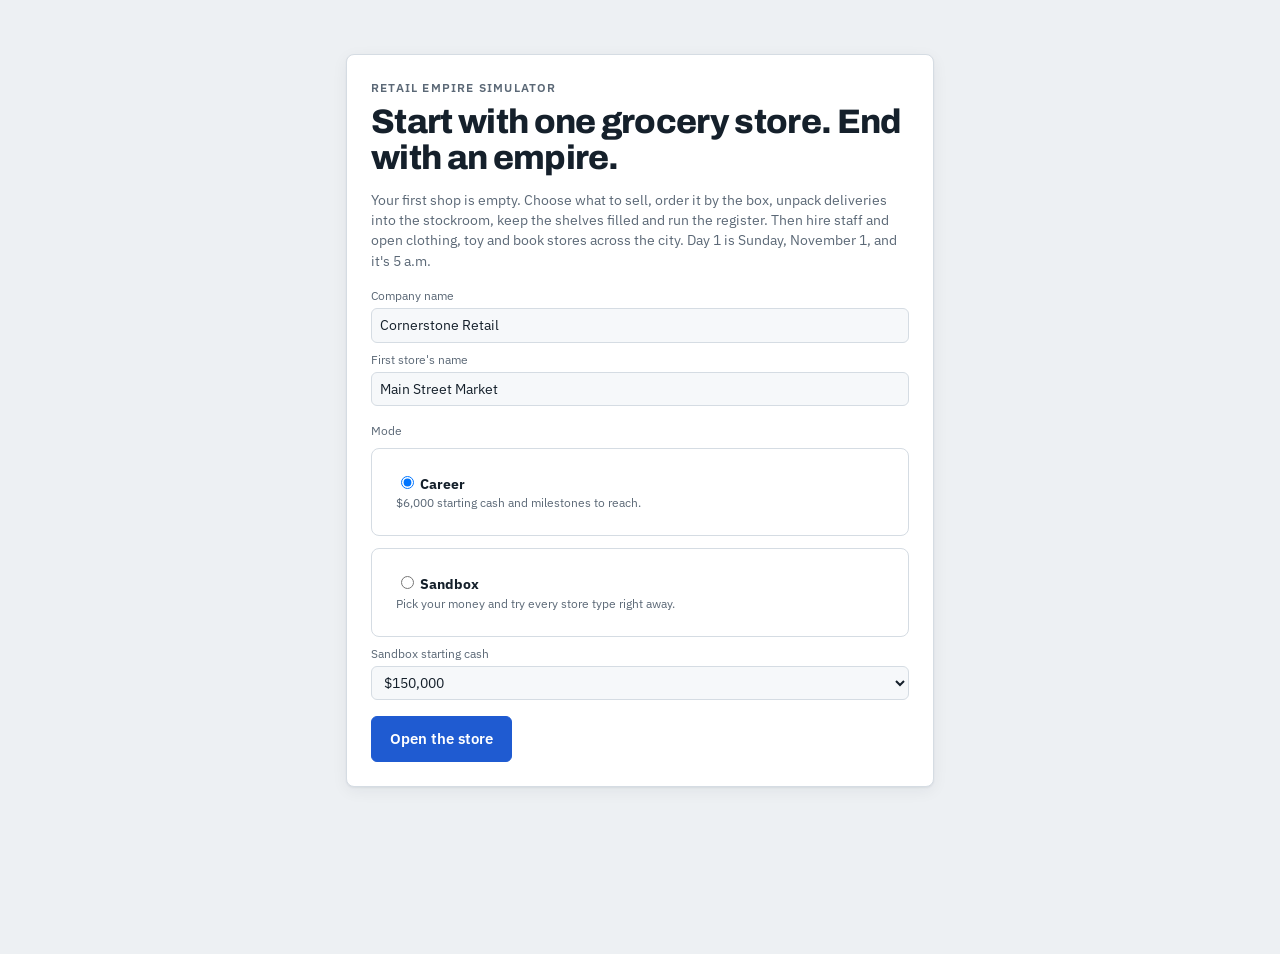
==== commit 24c94fc6: "Make stock hands-on: empty start, boxes, racks and carrying A new game now starts with an empty, clo" ====
--- a/index.html
+++ b/index.html
@@ -199,6 +199,45 @@
 @media (min-width:861px){.speedwrap{display:flex;gap:8px;align-items:center}}
 @media (prefers-reduced-motion:reduce){*{transition:none!important;animation:none!important}}
 
+/* store floor */
+.hands{background:var(--panel);border:2px dashed var(--line);border-radius:var(--r);padding:10px 14px;display:flex;flex-direction:column;gap:8px}
+.hlist{display:flex;flex-direction:column;gap:6px}
+.hbox{display:flex;justify-content:space-between;align-items:center;gap:10px;flex-wrap:wrap;padding:8px 10px;border-radius:6px;background:var(--panel2);border:1px solid var(--line);border-left:4px solid #b88a4a}
+.hbox.sel{border-color:var(--accent);box-shadow:inset 0 0 0 1px var(--accent)}
+.aisle{display:grid;grid-template-columns:repeat(auto-fill,minmax(150px,1fr));gap:8px}
+.facing{display:flex;flex-direction:column;gap:5px;padding:10px;border-radius:8px;border:1px solid var(--line);background:var(--panel2);min-height:150px}
+.facing .nm{font-weight:600;font-size:13px;line-height:1.25}
+.facing.low{border-color:color-mix(in srgb,var(--warn) 55%,var(--line))}
+.facing.empty{border-color:var(--bad);background:color-mix(in srgb,var(--bad) 6%,var(--panel2))}
+.facing.open{border-style:dashed;background:transparent;justify-content:center;align-items:flex-start}
+.facing .btn{margin-top:auto}
+.fill{height:34px;border-radius:4px;background:repeating-linear-gradient(90deg,var(--panel) 0 10px,var(--line) 10px 11px);border:1px solid var(--line);position:relative;overflow:hidden}
+.fill>i{position:absolute;left:0;right:0;bottom:0;background:color-mix(in srgb,var(--accent) 70%,transparent)}
+.facing.low .fill>i{background:var(--warn)}
+.vgrid{display:flex;flex-wrap:wrap;gap:3px}
+.vgrid .v{font-size:10px;font-family:var(--mono);padding:1px 4px;border-radius:3px;background:var(--panel);border:1px solid var(--line)}
+.vgrid .v.out{color:var(--bad);border-color:var(--bad)}
+/* stockroom */
+.dock{display:grid;grid-template-columns:repeat(auto-fill,minmax(160px,1fr));gap:8px}
+.dbox{display:flex;flex-direction:column;gap:4px}
+.racks{display:flex;flex-direction:column;gap:10px}
+.rack{display:grid;grid-template-columns:56px 1fr;gap:8px;align-items:center}
+.slots{display:grid;grid-template-columns:repeat(6,minmax(0,1fr));gap:6px;padding:6px;border-radius:6px;background:repeating-linear-gradient(0deg,transparent 0 46px,var(--line) 46px 48px);border:1px solid var(--line)}
+.box,.slot{min-height:64px;border-radius:5px;padding:6px;text-align:left;cursor:pointer;font:inherit;color:inherit;display:flex;flex-direction:column;justify-content:space-between;gap:2px;min-width:0}
+.box{background:color-mix(in srgb,#c79a5b 22%,var(--panel));border:1px solid color-mix(in srgb,#a77a3b 55%,var(--line))}
+.box .bn{font-size:11px;font-weight:600;line-height:1.2;overflow:hidden;display:-webkit-box;-webkit-line-clamp:2;-webkit-box-orient:vertical}
+.box.sel{outline:3px solid var(--accent);outline-offset:1px}
+.box.exp{background:color-mix(in srgb,var(--bad) 14%,var(--panel));border-color:var(--bad)}
+.slot{background:transparent;border:1px dashed var(--line);color:var(--muted);font-size:11px;align-items:center;justify-content:center}
+.slot.target{border-color:var(--accent);color:var(--accent);background:color-mix(in srgb,var(--accent) 7%,transparent)}
+.selbar{position:sticky;top:64px;z-index:5;margin-top:10px;display:flex;justify-content:space-between;align-items:center;gap:10px;flex-wrap:wrap;padding:10px 14px;border-radius:8px;background:var(--ink);color:var(--panel)}
+.selbar .muted,.selbar .small{color:color-mix(in srgb,var(--panel) 75%,transparent)}
+.selbar .btn:not(.pri){background:transparent;color:var(--panel);border-color:color-mix(in srgb,var(--panel) 40%,transparent)}
+.checklist{margin-bottom:16px;border-left:4px solid var(--accent)}
+.checklist .li.cur{font-weight:600}
+@media (max-width:860px){.slots{grid-template-columns:repeat(3,minmax(0,1fr));background:none}.rack{grid-template-columns:1fr}.aisle{grid-template-columns:repeat(2,minmax(0,1fr))}.selbar{top:100px}}
+@media (max-width:860px){.dock{grid-template-columns:repeat(2,minmax(0,1fr))}#toasts .toast:nth-last-child(n+3){display:none}}
+
 </style>
 </head>
 <body>
@@ -257,9 +296,9 @@
   harbor:   { id:'harbor', name:'Harbor Plaza', kind:'Waterfront, tourists', traffic:1.1, rent:1.2, wealth:1.3, aff:{grocery:0.85,clothing:1.0,toy:1.15,book:1.1}, note:'Visitors buy gifts. Higher spending per customer.' }
 };
 const SIZES = {
-  small:  { id:'small', label:'Small', cost:1, rent:1, stock:400, eq:1, traffic:1 },
-  medium: { id:'medium', label:'Medium', cost:1.8, rent:1.7, stock:700, eq:1.6, traffic:1.45 },
-  large:  { id:'large', label:'Large', cost:3, rent:2.6, stock:1100, eq:2.4, traffic:2 }
+  small:  { id:'small', label:'Small', cost:1, rent:1, racks:8, stock:400, eq:1, traffic:1 },
+  medium: { id:'medium', label:'Medium', cost:1.8, rent:1.7, racks:14, stock:700, eq:1.6, traffic:1.45 },
+  large:  { id:'large', label:'Large', cost:3, rent:2.6, racks:20, stock:1100, eq:2.4, traffic:2 }
 };
 
 /* Catalogs */
@@ -378,20 +417,21 @@
 const EQ = (id, name, cost, desc, o = {}) => ({ id, name, cost:C(cost), desc, fac:o.fac||null, max:o.max||20, util:o.util||2 });
 const TYPES = {
   grocery: {
-    id:'grocery', label:'Grocery store', short:'Grocery', traffic:5, openCost:C(25000), rent:C(130), util:C(22),
+    id:'grocery', label:'Grocery store', short:'Grocery', traffic:4.2, openCost:C(25000), rent:C(130), util:C(22),
     desc:'Fresh food and everyday essentials. Lots of customers, thin margins, and stock that expires.',
     specials:['Fresh food expires and spoils overnight','Refrigerated and freezer cases limit what you can sell cold','Departments to unlock: meat counter, frozen, household','Fast-moving stock needs frequent reorders'],
     catalog:GROCERY, facings:{ ambient:'Shelf facings', fridge:'Refrigerated facings', freezer:'Freezer facings' },
     shelfMax:{ ambient:20, fridge:14, freezer:14 }, defMin:6, defReorder:12,
     facingOf:p => p.cold || 'ambient',
     startDepts:['Bakery','Dairy','Produce','Pantry','Beverages','Snacks'],
-    startEquip:{ shelf:3, fridge:1, register:1 },
+    startEquip:{ shelf:3, fridge:1, register:1, storage:4 },
     equip:[
       EQ('shelf','Shelf unit',600,'Adds 6 shelf facings for ambient products.',{fac:{ambient:6},util:1}),
       EQ('fridge','Refrigerated case',1800,'Adds 4 refrigerated facings. Raises utilities.',{fac:{fridge:4},util:6}),
       EQ('freezer','Chest freezer',1600,'Adds 3 freezer facings. Needed for frozen food.',{fac:{freezer:3},util:8}),
       EQ('register','Checkout register',1200,'One more checkout lane for cashiers.',{max:6,util:2}),
-      EQ('stockroom','Stockroom expansion',2500,'Adds 300 units of stockroom space.',{max:6,util:2}),
+      EQ('storage','Storage rack',350,'Six more box spaces in the stockroom.',{max:20,util:0}),
+      EQ('trolley','Stock trolley',250,'Carry 4 boxes at a time instead of 2.',{max:1,util:0}),
       EQ('carts','Shopping carts (10)',400,'Customers pick up about 8% more items.',{max:3,util:0})
     ],
     upgrades:[
@@ -414,13 +454,14 @@
     desc:'Apparel tracked by size and color. Seasonal collections, fitting rooms, markdowns and returns.',
     specials:['Every size and color is its own stock line','Fitting rooms: customers queue to try things on','Winter and summer collections shift demand','Markdowns move old stock; returns come back days later'],
     catalog:CLOTHING, facings:{ rack:'Rack slots' }, shelfMax:{ rack:6 }, defMin:2, defReorder:6,
-    facingOf:() => 'rack', startEquip:{ rack:4, fitting:1, register:1 },
+    facingOf:() => 'rack', startEquip:{ rack:4, fitting:1, register:1, storage:4 },
     equip:[
       EQ('rack','Clothing rack',450,'Displays 2 more products (all sizes and colors).',{fac:{rack:2},util:0}),
       EQ('table','Display table',350,'Displays 1 more product and adds 4% to demand.',{fac:{rack:1},max:4,util:0}),
       EQ('fitting','Fitting room',1500,'One more fitting room. Shorter waits to try on.',{max:6,util:1}),
       EQ('register','Checkout register',1200,'One more checkout lane for cashiers.',{max:4,util:2}),
-      EQ('stockroom','Stockroom expansion',2500,'Adds 300 units of stockroom space.',{max:6,util:2})
+      EQ('storage','Storage rack',350,'Six more box spaces in the stockroom.',{max:20,util:0}),
+      EQ('trolley','Stock trolley',250,'Carry 4 boxes at a time instead of 2.',{max:1,util:0})
     ],
     upgrades:[],
     custTypes:[
@@ -437,13 +478,14 @@
     desc:'Toys for every age, collectibles and games. Demand surges for the holidays and follows trends.',
     specials:['Products have age ranges; parents shop for a child','Hot toys trend up and fade','December demand runs at more than twice normal','Gift wrapping at checkout and collector displays'],
     catalog:TOYS, facings:{ display:'Toy shelf slots', case:'Collectible case slots' }, shelfMax:{ display:10, case:20 }, defMin:3, defReorder:10,
-    facingOf:p => p.col ? 'case' : 'display', startEquip:{ display:3, case:1, register:1 },
+    facingOf:p => p.col ? 'case' : 'display', startEquip:{ display:3, case:1, register:1, storage:4 },
     equip:[
       EQ('display','Toy shelving',500,'Displays 3 more toys.',{fac:{display:3},util:0}),
       EQ('case','Collectible case',900,'Holds 2 collectible lines. Draws collectors.',{fac:{case:2},max:4,util:1}),
       EQ('giftwrap','Gift wrap station',600,'Lets you offer gift wrapping at $3 per item.',{max:1,util:0}),
       EQ('register','Checkout register',1200,'One more checkout lane for cashiers.',{max:4,util:2}),
-      EQ('stockroom','Stockroom expansion',2500,'Adds 300 units of stockroom space.',{max:6,util:2})
+      EQ('storage','Storage rack',350,'Six more box spaces in the stockroom.',{max:20,util:0}),
+      EQ('trolley','Stock trolley',250,'Carry 4 boxes at a time instead of 2.',{max:1,util:0})
     ],
     upgrades:[],
     custTypes:[
@@ -460,13 +502,14 @@
     desc:'Titles by genre, author and format. Readers come back for their favorite genres, new releases and preorders.',
     specials:['Hardcover and paperback stocked separately','Readers stick to genres they love','New releases spike, preorders arrive on release day','Back-to-school and holiday seasons'],
     catalog:BOOKS, facings:{ shelf:'Title slots' }, shelfMax:{ shelf:6 }, defMin:2, defReorder:6,
-    facingOf:() => 'shelf', startEquip:{ shelf:3, register:1 },
+    facingOf:() => 'shelf', startEquip:{ shelf:3, register:1, storage:4 },
     equip:[
       EQ('shelf','Bookshelf',450,'Holds 4 more titles.',{fac:{shelf:4},util:0}),
       EQ('newtable','New-release table',700,'Holds 1 title and doubles new-release demand.',{fac:{shelf:1},max:2,util:0}),
       EQ('nook','Reading nook',1200,'Readers linger: +6% traffic and happier visits.',{max:2,util:1}),
       EQ('register','Checkout register',1200,'One more checkout lane for cashiers.',{max:4,util:2}),
-      EQ('stockroom','Stockroom expansion',2500,'Adds 300 units of stockroom space.',{max:6,util:2})
+      EQ('storage','Storage rack',350,'Six more box spaces in the stockroom.',{max:20,util:0}),
+      EQ('trolley','Stock trolley',250,'Carry 4 boxes at a time instead of 2.',{max:1,util:0})
     ],
     upgrades:[],
     custTypes:[
@@ -479,6 +522,11 @@
     suppliers:['harbor','inkwell']
   }
 };
+const BULKY = ['g-water','g-towels','g-laundry','g-trash','g-rice','g-cola','g-pizza','g-icecream','t-console','t-robot','t-scooter','t-train','t-rccar'];
+for (const p of GROCERY) p.pack = BULKY.includes(p.id) ? 6 : p.cold === 'fridge' ? 6 : 12;
+for (const p of CLOTHING) p.pack = 3;
+for (const p of TOYS) p.pack = BULKY.includes(p.id) ? 2 : 4;
+for (const p of BOOKS) p.pack = 4;
 for (const t of Object.values(TYPES)) { t.pmap = {}; for (const p of t.catalog) t.pmap[p.id] = p; t.cats = [...new Set(t.catalog.map(p => p.cat))]; }
 
 const SUPPLIERS = {
@@ -496,8 +544,8 @@
 
 const ROLES = {
   cashier:  { id:'cashier', label:'Cashier', wage:[13,16], desc:'Runs a checkout register automatically.' },
-  stocker:  { id:'stocker', label:'Stocker', wage:[12,15], desc:'Moves stock from the stockroom to shelves every 10 minutes.' },
-  receiver: { id:'receiver', label:'Delivery receiver', wage:[13,16], desc:'Checks and accepts deliveries when they arrive.' },
+  stocker:  { id:'stocker', label:'Stocker', wage:[12,15], desc:'Carries boxes from the stockroom to the shelves every 10 minutes.' },
+  receiver: { id:'receiver', label:'Delivery receiver', wage:[13,16], desc:'Checks in deliveries and unpacks the boxes onto stockroom racks.' },
   cleaner:  { id:'cleaner', label:'Store cleaner', wage:[11,14], desc:'Keeps the store clean through the day.' },
   manager:  { id:'manager', label:'Store manager', wage:[24,32], desc:'Reorders stock below minimum each morning; staff work 10% faster.' }
 };
@@ -532,18 +580,14 @@
 /* ---------- state construction ---------- */
 function newGame(opts) {
   const S = {
-    v: 1, company: opts.company || 'Cornerstone Retail', mode: opts.mode || 'career', cash: opts.cash != null ? opts.cash : C(6000),
-    t: 7 * 60 + 30, speed: 1, seq: { id: 1, po: 1001, br: 1 }, branches: [], pos: [], ledger: [], stats: {}, notes: [],
+    v: 2, company: opts.company || 'Cornerstone Retail', mode: opts.mode || 'career', cash: opts.cash != null ? opts.cash : C(6000),
+    t: 5 * 60, speed: 1, seq: { id: 1, po: 1001, br: 1 }, branches: [], pos: [], ledger: [], stats: {}, notes: [],
     totals: { served: 0, bestDay: -1e12, revenue: 0 }, goals: {}, market: { hot: null, hotUntil: 0 }, brandUntil: 0, created: Date.now()
   };
-  const b = createBranch(S, { type:'grocery', name:opts.storeName || 'Main Street Market', loc:'main', size:'small', starter:true });
-  // pre-stocked starter store
-  for (const p of TYPES.grocery.catalog) if (b.listed[p.id]) {
-    const it = b.items[p.id]; const m = TYPES.grocery.shelfMax[TYPES.grocery.facingOf(p)];
-    addBatch(S, it, p, Math.round(m * 0.75), Math.round(m * 0.5), p.cost);
-  }
+  const b = createBranch(S, { type:'grocery', name:opts.storeName || 'Main Street Market', loc:'main', size:'small', empty:true });
+  b.status = 'closed'; b.setup = true; b.rep = 45;
   chargeDaily(S, b, 1);
-  note(S, b.id, 'info', `Welcome to ${S.company}. Your first store, ${b.name}, opens at 08:00. Customers will start lining up at Checkout.`);
+  note(S, b.id, 'info', `Welcome to ${S.company}. ${b.name} is empty and closed. Order stock, unpack the boxes, fill the shelves, then open the doors.`);
   return S;
 }
 function nid(S, p) { return p + (S.seq.id++); }
@@ -554,7 +598,7 @@
     id: 'b' + (S.seq.br++), type: o.type, name: o.name, loc: o.loc, size: sz.id, opened: dayOf(S.t), status: 'open',
     rep: 60, clean: 90, lastTidy: -999, equip: {}, upg: [], depts: o.type === 'grocery' ? [...T.startDepts] : [...T.cats],
     listed: {}, items: {}, markdown: {}, sups: [T.suppliers[0]], supRel: {}, cust: {}, active: [], queue: [], sched: [],
-    emps: [], apps: [], camps: [], loyalty: false, preorders: [], returnsDue: [], fitBusy: 0, invested: 0, stockBuyout: 0
+    emps: [], apps: [], camps: [], loyalty: false, preorders: [], returnsDue: [], fitBusy: 0, invested: 0, cases: [], lorder: []
   };
   for (const e of T.equip) b.equip[e.id] = 0;
   for (const [k, v] of Object.entries(T.startEquip)) b.equip[k] = Math.max(1, Math.round(v * sz.eq));
@@ -565,13 +609,14 @@
   }
   // list products by weight until facings are full
   const caps = facings(b); const used = {};
-  const sorted = [...T.catalog].sort((a, c) => (c.w || 1) * (c.pop || 50) - (a.w || 1) * (a.pop || 50));
+  const sorted = o.empty ? [] : [...T.catalog].sort((a, c) => (c.w || 1) * (c.pop || 50) - (a.w || 1) * (a.pop || 50));
+  const _unused = [...T.catalog].sort((a, c) => (c.w || 1) * (c.pop || 50) - (a.w || 1) * (a.pop || 50));
   for (const p of sorted) {
     if (!b.depts.includes(p.cat)) continue;
     if (o.type === 'book' && p.release > dayOf(S.t)) continue;
     if (o.type === 'clothing' && p.season === 'summer') continue;
     const f = T.facingOf(p); used[f] = used[f] || 0;
-    if (used[f] < (caps[f] || 0)) { b.listed[p.id] = true; used[f]++; }
+    if (used[f] < (caps[f] || 0)) { b.listed[p.id] = true; b.lorder.push(p.id); used[f]++; }
   }
   for (let i = 0; i < 45; i++) genCustomer(S, b);
   refreshApplicants(S, b);
@@ -591,28 +636,37 @@
   for (const pid of Object.keys(b.listed)) if (b.listed[pid]) out[T.facingOf(T.pmap[pid])]++;
   return out;
 }
-const stockCap = b => SIZES[b.size].stock + 300 * (b.equip.stockroom || 0);
+/* Stockroom: boxes ("cases") sit at the back door, on a rack slot, or in your hands. Shelf stock lives in item batches. */
+const SLOTS = 6;
+const stockCap = b => SLOTS * (b.equip.storage || 0);
+const stockUsed = b => b.cases.filter(c => c.loc[0] === 'S').length;
+const handsCap = b => b.equip.trolley ? 4 : 2;
+const inHands = b => b.cases.filter(c => c.loc === 'hands');
+const atDock = b => b.cases.filter(c => c.loc === 'dock');
 const itShelf = it => it.batches.reduce((a, x) => a + x.s, 0);
-const itStock = it => it.batches.reduce((a, x) => a + x.r, 0);
-function stockUsed(b) { let n = 0; for (const it of Object.values(b.items)) n += itStock(it); return n; }
+function itStock(b, it) { let n = 0; for (const c of b.cases) if (c.sku === it.sku) n += c.q; return n; }
+function packOf(b, it) { return TYPES[b.type].pmap[it.pid].pack || 1; }
+const slotId = (r, k) => `S${r}-${k}`;
+function slotList(b) { const out = []; for (let r = 0; r < (b.equip.storage || 0); r++) for (let k = 0; k < SLOTS; k++) out.push(slotId(r, k)); return out; }
+function freeSlots(b) { const used = new Set(b.cases.map(c => c.loc)); return slotList(b).filter(x => !used.has(x)); }
+const caseExpired = (S, c) => c.exp != null && c.exp < dayOf(S.t);
+function expFor(S, p) { const day = dayOf(S.t); return p.life ? day + p.life - 1 + (p.life > 5 ? randi(-1, 1) : 0) : null; }
+function addCase(S, b, sku, q, cost, exp, loc) { const c = { id: S.seq.id++, sku, q, c: cost, exp: exp == null ? null : exp, loc: loc || 'dock' }; b.cases.push(c); return c; }
+function shelfAdd(S, it, q, cost, exp) { it.batches.push({ id: S.seq.id++, s: q, c: cost, exp: exp == null ? null : exp }); sortBatches(it); }
+function caseOf(b, id) { return b.cases.find(c => c.id === +id); }
+function dropCase(b, c) { b.cases = b.cases.filter(x => x !== c); }
 function prodOf(b, it) { return TYPES[b.type].pmap[it.pid]; }
 function shelfMaxOf(b, p) { const T = TYPES[b.type]; return T.shelfMax[T.facingOf(p)]; }
 function refPrice(b, it) { const p = prodOf(b, it); if (b.type === 'book') return p.fmts[it.fmt].price; return p.price; }
 function costOf(b, it) { const p = prodOf(b, it); if (b.type === 'book') return p.fmts[it.fmt].cost; return p.cost; }
-function avgCost(b, it) { let q = 0, v = 0; for (const x of it.batches) { q += x.s + x.r; v += (x.s + x.r) * x.c; } return q ? Math.round(v / q) : costOf(b, it); }
+function avgCost(b, it) { let q = 0, v = 0; for (const x of it.batches) { q += x.s; v += x.s * x.c; } for (const c of b.cases) if (c.sku === it.sku) { q += c.q; v += c.q * c.c; } return q ? Math.round(v / q) : costOf(b, it); }
 function saleOn(S, b) { return b.camps.some(c => c.id === 'sale' && c.until > S.t); }
 function effPrice(S, b, it) {
   const md = b.markdown[it.pid] || 0;
   return Math.round(it.price * (1 - md / 100) * (saleOn(S, b) ? 0.9 : 1));
 }
-function addBatch(S, it, p, shelf, stock, cost) {
-  const day = dayOf(S.t);
-  const exp = p.life ? day + p.life - 1 + (p.life > 5 ? randi(-1, 1) : 0) : null;
-  it.batches.push({ id: S.seq.id++, s: shelf, r: stock, c: cost, exp });
-  sortBatches(it);
-}
 function sortBatches(it) { it.batches.sort((a, c) => (a.exp == null ? 1e9 : a.exp) - (c.exp == null ? 1e9 : c.exp)); }
-function cleanBatches(it) { it.batches = it.batches.filter(x => x.s + x.r > 0); }
+function cleanBatches(it) { it.batches = it.batches.filter(x => x.s > 0); }
 
 /* ---------- money & stats ---------- */
 function st(S, day, bid) {
@@ -688,7 +742,8 @@
 }
 
 function startVisit(S, b, c, kind, data) {
-  c.visit = { phase: 'browsing', start: S.t, until: S.t + randi(4, 10), kind: kind || 'shop', basket: [], missed: 0, pricey: 0, alt: 0, pre: 0, data: data || null };
+  const usual = c.pay || 'card', other = usual === 'card' ? 'cash' : 'card';
+  c.visit = { method: Math.random() < 0.8 ? usual : other, phase: 'browsing', start: S.t, until: S.t + randi(4, 10), kind: kind || 'shop', basket: [], missed: 0, pricey: 0, alt: 0, pre: 0, data: data || null };
   if (kind === 'return') { c.visit.phase = 'queue'; c.visit.queueSince = S.t; b.queue.push(c.id); }
   b.active.push(c.id);
   st(S, dayOf(S.t), b.id).visits++;
@@ -762,7 +817,7 @@
 function returnPicks(S, it, picks) {
   for (const pk of picks) {
     const x = it.batches.find(y => y.id === pk.bid);
-    if (x) x.s += pk.q; else it.batches.push({ id: S.seq.id++, s: pk.q, r: 0, c: pk.c, exp: pk.exp });
+    if (x) x.s += pk.q; else it.batches.push({ id: S.seq.id++, s: pk.q, c: pk.c, exp: pk.exp });
   }
   sortBatches(it);
 }
@@ -815,7 +870,7 @@
   const v = c.visit; let s = 84; const n = Math.max(1, v.wants || 1);
   s -= 38 * v.missed / n + 16 * v.pricey / n - 4 * v.pre;
   if (v.missed && n <= 2) s -= 8;
-  if (v.queueSince != null) { const waited = (v.doneAt || S.t) - v.queueSince; s -= Math.max(0, waited - 5) * 1.6; }
+  if (v.queueSince != null) { const waited = (v.doneAt || S.t) - v.queueSince; s -= Math.min(25, Math.max(0, waited - 5) * 0.8); }
   if (v.fitSince != null && v.fitWaited) s -= v.fitWaited * 1.2;
   if (b.clean < 65) s -= (65 - b.clean) / 2.5;
   if (outcome === 'paid' && v.missed === 0) s += 6;
@@ -864,7 +919,7 @@
   if (v.kind === 'return') {
     const r = v.data.ret; const it = b.items[r.sku];
     const amt = r.unit * r.qty;
-    if (it) { it.batches.push({ id: S.seq.id++, s: 0, r: r.qty, c: r.cost, exp: null }); sortBatches(it); }
+    if (it) addCase(S, b, r.sku, r.qty, r.cost, null, 'dock');
     cashTx(S, b.id, -amt, 'Refund', `Return from ${c.name}: ${r.qty} × ${itemName(b, it)}`);
     s.refunds += amt; s.cogs -= r.cost * r.qty;
     v.done = true; v.doneAt = S.t;
@@ -874,7 +929,7 @@
     return { ok: true, refund: amt };
   }
   const tot = basketTotal(S, b, v, o.wrap);
-  let method = o.method || c.pay;
+  const method = payMethod(c);
   if (method === 'cash') {
     const given = o.given != null ? o.given : (v.tender || tot.total);
     if (given < tot.total) return { ok: false, err: 'Cash received is less than the total.' };
@@ -904,13 +959,14 @@
   endVisit(S, b, c, 'paid');
   return { ok: true, total: tot.total, change: o.change || 0 };
 }
+function payMethod(c) { return (c.visit && c.visit.method) || c.pay || 'card'; }
 function itemName(b, it) { if (!it) return 'item'; const p = prodOf(b, it); return p.name + (it.label ? ` (${it.label})` : ''); }
 
 function serveStart(S, bid, cid) {
   const b = branchOf(S, bid), c = b && b.cust[cid];
   if (!c || !c.visit || c.visit.phase !== 'queue') return { ok: false, err: 'That customer is already being served or has left.' };
   c.visit.phase = 'register'; c.visit.by = 'you';
-  if (c.visit.kind !== 'return' && c.visit.tender == null) c.visit.tender = tenderFor(basketTotal(S, b, c.visit, true).total, c.pay);
+  if (c.visit.kind !== 'return' && c.visit.tender == null) c.visit.tender = tenderFor(basketTotal(S, b, c.visit, true).total, payMethod(c));
   return { ok: true };
 }
 function serveCancel(S, bid, cid) {
@@ -919,21 +975,66 @@
 }
 
 /* ---------- inventory ops ---------- */
+// Staff-only: move units from stockroom/back-door boxes onto a shelf (oldest first).
 function toShelf(S, b, sku, want) {
-  const it = b.items[sku]; if (!it) return 0;
-  if (!b.listed[it.pid]) return 0;
-  const p = prodOf(b, it); const room = shelfMaxOf(b, p) - itShelf(it);
-  let q = Math.min(room, want == null ? 1e9 : want); let moved = 0;
-  for (const x of it.batches) { if (q <= 0) break; const n = Math.min(x.r, q); x.r -= n; x.s += n; q -= n; moved += n; }
+  const it = b.items[sku]; if (!it || !b.listed[it.pid]) return 0;
+  const p = prodOf(b, it); let q = Math.min(shelfMaxOf(b, p) - itShelf(it), want == null ? 1e9 : want); let moved = 0;
+  const src = b.cases.filter(c => c.sku === sku && c.loc !== 'hands' && !caseExpired(S, c)).sort((x, y) => (x.exp == null ? 1e9 : x.exp) - (y.exp == null ? 1e9 : y.exp) || (x.loc === 'dock') - (y.loc === 'dock'));
+  for (const c of src) { if (q <= 0) break; const n = Math.min(c.q, q); c.q -= n; q -= n; moved += n; shelfAdd(S, it, n, c.c, c.exp); if (!c.q) dropCase(b, c); }
   return moved;
 }
 function fillAll(S, b, budget) {
   let moved = 0; budget = budget == null ? 1e9 : budget;
-  const list = Object.values(b.items).filter(it => b.listed[it.pid] && itStock(it) > 0)
+  const list = Object.values(b.items).filter(it => b.listed[it.pid] && b.cases.some(c => c.sku === it.sku && c.loc !== 'hands'))
     .map(it => ({ it, ratio: itShelf(it) / shelfMaxOf(b, prodOf(b, it)) })).filter(x => x.ratio < 1).sort((a, c) => a.ratio - c.ratio);
   for (const { it } of list) { if (budget <= 0) break; const m = toShelf(S, b, it.sku, budget); moved += m; budget -= m; }
   return moved;
 }
+// Player actions on boxes
+function takeCase(S, b, id) {
+  const c = caseOf(b, id); if (!c) return { ok: false, err: 'That box is gone.' };
+  if (c.loc === 'hands') return { ok: true };
+  if (caseExpired(S, c)) return { ok: false, err: 'This box is past its use-by date. Throw it out instead.' };
+  if (inHands(b).length >= handsCap(b)) return { ok: false, err: `Your hands are full (${handsCap(b)} boxes). Stock a shelf or put a box down first.` };
+  c.loc = 'hands'; return { ok: true };
+}
+function putCase(S, b, id, loc) {
+  const c = caseOf(b, id); if (!c) return { ok: false, err: 'That box is gone.' };
+  if (loc === 'dock') { c.loc = 'dock'; return { ok: true, loc }; }
+  if (!loc) { loc = freeSlots(b)[0]; if (!loc) return { ok: false, err: 'The stockroom is full. Buy another storage rack or throw something out.' }; }
+  if (!slotList(b).includes(loc)) return { ok: false, err: 'That rack space does not exist.' };
+  if (b.cases.some(x => x.loc === loc && x !== c)) return { ok: false, err: 'That rack space is taken.' };
+  c.loc = loc; return { ok: true, loc };
+}
+function stockCase(S, b, id) {
+  const c = caseOf(b, id); if (!c || c.loc !== 'hands') return { ok: false, err: 'Pick the box up first.' };
+  const it = b.items[c.sku], p = prodOf(b, it);
+  if (caseExpired(S, c)) return { ok: false, err: 'This box is past its use-by date. Throw it out instead.' };
+  if (!b.listed[it.pid]) { const r = setListed(S, b, it.pid, true); if (!r.ok) return r; }
+  const room = shelfMaxOf(b, p) - itShelf(it);
+  if (room <= 0) return { ok: false, err: `The ${p.name} shelf is already full.` };
+  const n = Math.min(room, c.q); c.q -= n; shelfAdd(S, it, n, c.c, c.exp);
+  if (!c.q) dropCase(b, c);
+  return { ok: true, moved: n, left: c.q, full: itShelf(it) >= shelfMaxOf(b, p) };
+}
+function discardCase(S, b, id) {
+  const c = caseOf(b, id); if (!c) return { ok: false, err: 'That box is gone.' };
+  const v = c.q * c.c; st(S, dayOf(S.t), b.id).spoil += v; dropCase(b, c);
+  return { ok: true, value: v, units: c.q };
+}
+function combineCases(S, b) {
+  const groups = {};
+  for (const c of b.cases) if (c.loc[0] === 'S') { const k = c.sku + '|' + c.exp; (groups[k] = groups[k] || []).push(c); }
+  let freed = 0;
+  for (const g of Object.values(groups)) {
+    const pack = packOf(b, b.items[g[0].sku]); const part = g.filter(c => c.q < pack); if (part.length < 2) continue;
+    part.sort((x, y) => y.q - x.q);
+    let i = 0, j = part.length - 1;
+    while (i < j) { const a = part[i], z = part[j]; const n = Math.min(pack - a.q, z.q); if (n > 0) { a.c = Math.round((a.c * a.q + z.c * n) / (a.q + n)); a.q += n; z.q -= n; } if (!z.q) { dropCase(b, z); freed++; j--; } if (a.q >= pack) i++; }
+  }
+  return { ok: true, freed };
+}
+function putAwayAll(S, b) { let n = 0; for (const c of atDock(b)) { const r = putCase(S, b, c.id); if (!r.ok) break; n++; } return n; }
 function setListed(S, b, pid, on) {
   const T = TYPES[b.type], p = T.pmap[pid];
   if (!p) return { ok: false, err: 'Unknown product.' };
@@ -941,11 +1042,20 @@
     if (b.listed[pid]) return { ok: true };
     if (!b.depts.includes(p.cat)) return { ok: false, err: `Open the ${p.cat} department first (Equipment & upgrades).` };
     const f = T.facingOf(p);
-    if (facingsUsed(b)[f] >= facings(b)[f]) return { ok: false, err: `No free ${T.facings[f].toLowerCase()}. Remove a product or buy more display space.` };
-    b.listed[pid] = true; return { ok: true };
-  }
-  delete b.listed[pid];
-  for (const it of Object.values(b.items)) if (it.pid === pid) for (const x of it.batches) { x.r += x.s; x.s = 0; }
+    if (facingsUsed(b)[f] >= facings(b)[f]) return { ok: false, err: `No free ${T.facings[f].toLowerCase()}. Clear a shelf or buy more display space.` };
+    b.listed[pid] = true; b.lorder = (b.lorder || []).filter(x => x !== pid); b.lorder.push(pid); return { ok: true };
+  }
+  delete b.listed[pid]; b.lorder = (b.lorder || []).filter(x => x !== pid);
+  let back = 0;
+  for (const it of Object.values(b.items)) if (it.pid === pid) { for (const x of it.batches) if (x.s > 0) { addCase(S, b, it.sku, x.s, x.c, x.exp, 'dock'); back += x.s; } it.batches = []; }
+  return { ok: true, back };
+}
+function openStore(S, bid) {
+  const b = branchOf(S, bid); if (!b) return { ok: false, err: 'Not found.' };
+  let stocked = 0; for (const it of Object.values(b.items)) if (b.listed[it.pid] && itShelf(it) > 0) stocked++;
+  if (!stocked) return { ok: false, err: 'Put something on the shelves before you open.' };
+  b.setup = false; b.status = 'open';
+  note(S, b.id, 'good', `${b.name} is open. Customers will start arriving${(S.t % DAY) < OPEN ? ' at 08:00' : ''}.`);
   return { ok: true };
 }
 
@@ -960,28 +1070,27 @@
   return Object.values(b.items).filter(it => { const p = T.pmap[it.pid]; return supCarries(sup, p) && b.depts.includes(p.cat); });
 }
 function onOrder(S, b, sku) { let n = 0; for (const po of S.pos) if (po.bid === b.id && (po.status === 'transit' || po.status === 'arrived')) for (const l of po.lines) if (l.sku === sku) n += l.qty; return n; }
+function casesInbound(S, b) { let n = 0; for (const po of S.pos) if (po.bid === b.id && (po.status === 'transit' || po.status === 'arrived')) for (const l of po.lines) n += l.cases; return n; }
 function quoteOrder(S, b, supId, lines) {
-  const sup = SUPPLIERS[supId]; let sub = 0, units = 0;
-  const ls = lines.filter(l => l.qty > 0).map(l => { const unit = supUnit(b, supId, l.sku); sub += unit * l.qty; units += l.qty; return { sku: l.sku, qty: l.qty, unit }; });
-  return { lines: ls, sub, units, fee: sup.fee, total: sub + sup.fee };
+  const sup = SUPPLIERS[supId]; let sub = 0, units = 0, cases = 0;
+  const ls = lines.filter(l => l.cases > 0 && b.items[l.sku]).map(l => { const unit = supUnit(b, supId, l.sku), pack = packOf(b, b.items[l.sku]), qty = l.cases * pack; sub += unit * qty; units += qty; cases += l.cases; return { sku: l.sku, cases: l.cases, pack, qty, unit }; });
+  return { lines: ls, sub, units, cases, fee: sup.fee, total: sub + sup.fee };
 }
 function placeOrder(S, bid, supId, lines, by) {
   const b = branchOf(S, bid), sup = SUPPLIERS[supId];
   if (!b || !sup) return { ok: false, err: 'Unknown supplier.' };
   if (!b.sups.includes(supId)) return { ok: false, err: 'Sign a contract with this supplier first.' };
   const T = TYPES[b.type], day = dayOf(S.t);
-  for (const l of lines) { const it = b.items[l.sku]; if (!it || !supCarries(sup, T.pmap[it.pid])) return { ok: false, err: 'This supplier does not carry one of the items.' }; const p = T.pmap[it.pid]; if (b.type === 'book' && p.release > day + 2) return { ok: false, err: `${p.name} can be ordered from 2 days before its release (day ${p.release}).` }; if (!Number.isInteger(l.qty) || l.qty < 0 || l.qty > 999) return { ok: false, err: 'Quantities must be whole numbers from 0 to 999.' }; }
+  for (const l of lines) { const it = b.items[l.sku]; if (!it || !supCarries(sup, T.pmap[it.pid])) return { ok: false, err: 'This supplier does not carry one of the items.' }; const p = T.pmap[it.pid]; if (b.type === 'book' && p.release > day + 2) return { ok: false, err: `${p.name} can be ordered from 2 days before its release (day ${p.release}).` }; if (!Number.isInteger(l.cases) || l.cases < 0 || l.cases > 99) return { ok: false, err: 'Order whole boxes, from 0 to 99 of each item.' }; }
   const q = quoteOrder(S, b, supId, lines);
   if (!q.lines.length) return { ok: false, err: 'Add at least one item.' };
   if (q.sub < sup.minOrder) return { ok: false, err: `Minimum order is ${money(sup.minOrder)} before the delivery fee.` };
   if (S.cash < q.total) return { ok: false, err: `Not enough cash. This order costs ${money(q.total)}.` };
-  const free = freeSpace(S, b);
-  if (q.units > free) return { ok: false, err: `This order is ${q.units} units, but your stockroom only has room for ${Math.max(0, free)} more (counting deliveries on the way). Order less or expand the stockroom.` };
   let eta = S.t + sup.lead + randi(-20, 40);
   if (b.type === 'book') for (const l of q.lines) { const p = T.pmap[b.items[l.sku].pid]; if (p.release > day) eta = Math.max(eta, (p.release - 1) * DAY + 7 * 60); }
   const po = { id: 'PO-' + (S.seq.po++), bid, sup: supId, lines: q.lines, fee: q.fee, sub: q.sub, total: q.total, placed: S.t, eta, status: 'transit', by: by || 'you' };
   S.pos.unshift(po);
-  cashTx(S, bid, -q.total, 'Purchase order', `${po.id} · ${sup.name} · ${q.units} units`);
+  cashTx(S, bid, -q.total, 'Purchase order', `${po.id} · ${sup.name} · ${q.cases} boxes, ${q.units} units`);
   const s = st(S, day, bid); s.purchases += q.sub; s.fees += q.fee;
   if (S.pos.length > 300) { const keep = S.pos.filter(p => p.status === 'transit' || p.status === 'arrived'); const closed = S.pos.filter(p => !(p.status === 'transit' || p.status === 'arrived')).slice(0, 200); S.pos = [...keep, ...closed].sort((a, c) => c.placed - a.placed); }
   return { ok: true, po };
@@ -990,29 +1099,28 @@
   const sup = SUPPLIERS[po.sup];
   po.status = 'arrived'; po.arrivedAt = S.t;
   for (const l of po.lines) {
-    l.delivered = Math.random() > sup.rel ? Math.floor(l.qty * rand(0.3, 0.85)) : l.qty;
-    l.dmg = Math.random() < 0.06 && l.delivered > 0 ? Math.min(l.delivered, randi(1, 2)) : 0;
-  }
-  const short = po.lines.some(l => l.delivered < l.qty || l.dmg);
-  note(S, po.bid, short ? 'warn' : 'info', `Delivery ${po.id} from ${sup.name} has arrived${short ? ' with discrepancies' : ''}. Review it in Deliveries.`);
+    l.delivered = Math.random() > sup.rel ? Math.floor(l.cases * rand(0.3, 0.85)) : l.cases;
+    l.dmg = Math.random() < 0.05 && l.delivered > 0 ? 1 : 0;
+  }
+  const short = po.lines.some(l => l.delivered < l.cases || l.dmg);
+  note(S, po.bid, short ? 'warn' : 'info', `Delivery ${po.id} from ${sup.name} is at the back door${short ? ', with some boxes missing or damaged' : ''}. Check it in under Deliveries.`);
 }
 function deliveryIn(po) { return po.lines.reduce((a, l) => a + l.delivered - l.dmg, 0); }
 function acceptDelivery(S, poId, by) {
   const po = S.pos.find(p => p.id === poId); if (!po) return { ok: false, err: 'Order not found.' };
   if (po.status !== 'arrived') return { ok: false, err: 'This delivery has already been handled.' };
   const b = branchOf(S, po.bid); if (!b) return { ok: false, err: 'Branch not found.' };
-  const need = deliveryIn(po), free = stockCap(b) - stockUsed(b);
-  if (need > free) return { ok: false, err: `Not enough stockroom space: this delivery needs ${need} units and ${Math.max(0, free)} are free. Move stock to shelves or expand the stockroom.` };
-  const T = TYPES[b.type]; let credit = 0;
+  const need = deliveryIn(po);
+  const T = TYPES[b.type]; let credit = 0, shortCases = 0;
   for (const l of po.lines) {
-    const good = l.delivered - l.dmg; const it = b.items[l.sku];
-    if (good > 0) addBatch(S, it, T.pmap[it.pid], 0, good, l.unit);
-    credit += (l.qty - good) * l.unit;
+    const good = l.delivered - l.dmg; const it = b.items[l.sku]; const exp = expFor(S, T.pmap[it.pid]);
+    for (let i = 0; i < good; i++) addCase(S, b, l.sku, l.pack, l.unit, exp, 'dock');
+    credit += (l.cases - good) * l.pack * l.unit; shortCases += l.cases - good;
   }
   po.status = 'closed'; po.closedAt = S.t; po.credit = credit; po.acceptedBy = by || 'you';
   b.supRel[po.sup] = Math.min(100, (b.supRel[po.sup] || 0) + 3);
-  if (credit > 0) { cashTx(S, b.id, credit, 'Supplier credit', `${po.id}: ${po.lines.reduce((a, l) => a + l.qty - (l.delivered - l.dmg), 0)} units short or damaged`); st(S, dayOf(S.t), b.id).credits += credit; st(S, dayOf(S.t), b.id).purchases -= credit; }
-  return { ok: true, credit, units: need };
+  if (credit > 0) { cashTx(S, b.id, credit, 'Supplier credit', `${po.id}: ${shortCases} box${shortCases === 1 ? '' : 'es'} missing or damaged`); st(S, dayOf(S.t), b.id).credits += credit; st(S, dayOf(S.t), b.id).purchases -= credit; }
+  return { ok: true, credit, boxes: need };
 }
 function refuseDelivery(S, poId) {
   const po = S.pos.find(p => p.id === poId); if (!po || po.status !== 'arrived') return { ok: false, err: 'This delivery has already been handled.' };
@@ -1022,25 +1130,24 @@
   const s = st(S, dayOf(S.t), po.bid); s.credits += po.sub; s.purchases -= po.sub;
   return { ok: true };
 }
-function freeSpace(S, b) {
-  const inbound = S.pos.filter(p => p.bid === b.id && (p.status === 'transit' || p.status === 'arrived')).reduce((a, p) => a + p.lines.reduce((x, l) => x + l.qty, 0), 0);
-  return Math.max(0, stockCap(b) - stockUsed(b) - inbound);
-}
+// Free rack spaces once everything at the back door and on its way has been put away.
+function freeSpace(S, b) { return Math.max(0, freeSlots(b).length - atDock(b).length - casesInbound(S, b)); }
 function fitToSpace(lines, free) {
-  const tot = lines.reduce((a, l) => a + l.qty, 0);
+  const tot = lines.reduce((a, l) => a + l.cases, 0);
   if (tot <= free) return lines;
   const k = free / tot;
-  return lines.map(l => ({ sku: l.sku, qty: Math.floor(l.qty * k) })).filter(l => l.qty > 0);
-}
+  return lines.map(l => ({ sku: l.sku, cases: Math.floor(l.cases * k) })).filter(l => l.cases > 0);
+}
+const casesFor = (b, it, units) => Math.max(1, Math.ceil(units / packOf(b, it)));
 function reorderSuggestion(S, b, supId, free) {
   const out = [];
   for (const it of supItems(b, supId)) {
     if (!b.listed[it.pid]) continue;
     const p = prodOf(b, it); if (b.type === 'book' && p.release > dayOf(S.t) + 2) continue;
-    const have = itShelf(it) + itStock(it) + onOrder(S, b, it.sku);
-    if (have < it.min) out.push({ sku: it.sku, qty: Math.max(it.reorder, it.min - have) });
-  }
-  return fitToSpace(out, free == null ? freeSpace(S, b) : free);
+    const have = itShelf(it) + itStock(b, it) + onOrder(S, b, it.sku);
+    if (have < it.min) out.push({ sku: it.sku, cases: casesFor(b, it, Math.max(it.reorder, it.min - have)) });
+  }
+  return out;
 }
 function bestSupplierFor(b, it) {
   let best = null, bu = 1e18;
@@ -1052,18 +1159,18 @@
   for (const it of Object.values(b.items)) {
     if (!b.listed[it.pid]) continue;
     const p = prodOf(b, it); if (b.type === 'book' && p.release > dayOf(S.t) + 2) continue;
-    const have = itShelf(it) + itStock(it) + onOrder(S, b, it.sku);
+    const have = itShelf(it) + itStock(b, it) + onOrder(S, b, it.sku);
     if (have >= it.min) continue;
     const sid = bestSupplierFor(b, it); if (!sid) continue;
-    (groups[sid] = groups[sid] || []).push({ sku: it.sku, qty: Math.max(it.reorder, it.min - have) });
+    (groups[sid] = groups[sid] || []).push({ sku: it.sku, cases: casesFor(b, it, Math.max(it.reorder, it.min - have)) });
   }
   let n = 0; let free = freeSpace(S, b);
   for (const [sid, raw] of Object.entries(groups)) {
-    const lines = fitToSpace(raw, free); if (!lines.length) { note(S, b.id, 'warn', `Store manager could not reorder: the stockroom at ${b.name} is full.`); break; }
+    const lines = fitToSpace(raw, free); if (!lines.length) { note(S, b.id, 'warn', `Store manager could not reorder: there is no free rack space at ${b.name}.`); break; }
     const q = quoteOrder(S, b, sid, lines);
-    if (q.sub < SUPPLIERS[sid].minOrder) { const k = Math.ceil(SUPPLIERS[sid].minOrder / Math.max(1, q.sub)); if (k > 3) continue; lines.forEach(l => l.qty *= k); }
+    if (q.sub < SUPPLIERS[sid].minOrder) { const k = Math.ceil(SUPPLIERS[sid].minOrder / Math.max(1, q.sub)); if (k > 3) continue; lines.forEach(l => l.cases *= k); }
     const r = placeOrder(S, b.id, sid, lines, 'manager');
-    if (r.ok) { n++; free -= lines.reduce((a, l) => a + l.qty, 0); note(S, b.id, 'info', `Store manager placed ${r.po.id} with ${SUPPLIERS[sid].name} (${money(r.po.total)}).`); }
+    if (r.ok) { n++; free -= lines.reduce((a, l) => a + l.cases, 0); note(S, b.id, 'info', `Store manager placed ${r.po.id} with ${SUPPLIERS[sid].name} (${money(r.po.total)}).`); }
     else note(S, b.id, 'warn', `Store manager could not reorder from ${SUPPLIERS[sid].name}: ${r.err}`);
   }
   return n;
@@ -1080,7 +1187,8 @@
 function buyEquip(S, bid, eid) {
   const b = branchOf(S, bid), e = TYPES[b.type].equip.find(x => x.id === eid);
   if (!e) return { ok: false, err: 'Unknown equipment.' };
-  if ((b.equip[eid] || 0) >= e.max) return { ok: false, err: `This store already has the maximum of ${e.max}.` };
+  const mx = eid === 'storage' ? SIZES[b.size].racks : e.max;
+  if ((b.equip[eid] || 0) >= mx) return { ok: false, err: eid === 'storage' ? `The stockroom has no floor space for more racks (${mx} in a ${SIZES[b.size].label.toLowerCase()} store).` : `This store already has the maximum of ${e.max}.` };
   if (S.cash < e.cost) return { ok: false, err: `Not enough cash. ${e.name} costs ${money(e.cost)}.` };
   cashTx(S, bid, -e.cost, 'Equipment', `${e.name} for ${b.name}`); st(S, dayOf(S.t), bid).capex += e.cost; b.invested += e.cost;
   b.equip[eid] = (b.equip[eid] || 0) + 1; return { ok: true };
@@ -1158,7 +1266,7 @@
   for (const it of Object.values(b.items)) if (b.listed[it.pid]) { const p = T.pmap[it.pid]; const q = openingQty(b, p); cost += q * costOf(b, it); units += q; }
   return { cost, units };
 }
-function openingQty(b, p) { const m = shelfMaxOf(b, p); return b.type === 'clothing' ? m : b.type === 'grocery' ? Math.round(m * 1.25) : Math.round(m * 1.5); }
+function openingQty(b, p) { return shelfMaxOf(b, p); }
 function openBranch(S, o) {
   if (!TYPES[o.type] || !LOCS[o.loc] || !SIZES[o.size]) return { ok: false, err: 'Pick a type, location and size.' };
   const name = String(o.name || '').trim().slice(0, 40); if (!name) return { ok: false, err: 'Give the store a name.' };
@@ -1173,7 +1281,7 @@
   st(S, dayOf(S.t), b.id).capex += cost; b.invested = cost;
   if (o.stock) {
     const T = TYPES[b.type];
-    for (const it of Object.values(b.items)) if (b.listed[it.pid]) { const p = T.pmap[it.pid]; const q = openingQty(b, p); const sh = Math.min(q, shelfMaxOf(b, p)); addBatch(S, it, p, sh, q - sh, costOf(b, it)); }
+    for (const it of Object.values(b.items)) if (b.listed[it.pid]) { const p = T.pmap[it.pid]; shelfAdd(S, it, openingQty(b, p), costOf(b, it), expFor(S, p)); }
     cashTx(S, b.id, -stock.cost, 'Opening inventory', `${stock.units} units for ${name}`); st(S, dayOf(S.t), b.id).purchases += stock.cost;
   }
   if (o.cashier) { const a = b.apps.filter(x => x.role === 'cashier').sort((x, y) => x.wage - y.wage)[0]; if (a) hire(S, b.id, a.id); }
@@ -1182,7 +1290,7 @@
   note(S, b.id, 'good', `${name} is open for business.`);
   return { ok: true, b };
 }
-function sellValue(S, b) { let inv = 0; for (const it of Object.values(b.items)) for (const x of it.batches) inv += (x.s + x.r) * x.c; return Math.round(b.invested * 0.5 + inv * 0.6); }
+function sellValue(S, b) { const inv = invValue(b); return Math.round(b.invested * 0.5 + inv * 0.6); }
 function sellBranch(S, bid) {
   if (S.branches.length <= 1) return { ok: false, err: 'You cannot sell your only store.' };
   const b = branchOf(S, bid); if (!b) return { ok: false, err: 'Not found.' };
@@ -1212,12 +1320,14 @@
     // spoilage
     let lost = 0, units = 0;
     for (const it of Object.values(b.items)) {
-      for (const x of it.batches) if (x.exp != null && x.exp < day && x.s + x.r > 0) { lost += (x.s + x.r) * x.c; units += x.s + x.r; x.s = 0; x.r = 0; }
+      for (const x of it.batches) if (x.exp != null && x.exp < day && x.s > 0) { lost += x.s * x.c; units += x.s; x.s = 0; }
       cleanBatches(it); it.soldY = it.soldT; it.soldT = 0; it.missT = 0;
     }
-    if (units) { st(S, day - 1, b.id).spoil += lost; note(S, b.id, 'warn', `${units} expired units thrown out at ${b.name} (${money(lost)} at cost).`); }
+    if (units) { st(S, day - 1, b.id).spoil += lost; note(S, b.id, 'warn', `${units} expired units pulled off the shelves at ${b.name} (${money(lost)} at cost).`); }
+    const old = b.cases.filter(c => c.exp != null && c.exp < day).length;
+    if (old) note(S, b.id, 'warn', `${old} box${old === 1 ? ' has' : 'es have'} passed the use-by date in the ${b.name} stockroom. Throw ${old === 1 ? 'it' : 'them'} out to free the space.`);
     chargeDaily(S, b, day);
-    for (const e of b.emps) { if (e.on) { e.days++; e.eff = Math.min(1.5, Math.round((e.eff + 0.004) * 1000) / 1000); } e.on = Math.random() < e.rel; e.task = null; if (!e.on) note(S, b.id, 'warn', `${e.name} (${ROLES[e.role].label.toLowerCase()}) called in sick today.`); }
+    for (const e of b.emps) { if (e.on) { e.days++; e.eff = Math.min(1.5, Math.round((e.eff + 0.004) * 1000) / 1000); } releaseTask(b, e); e.on = Math.random() < e.rel; if (!e.on) note(S, b.id, 'warn', `${e.name} (${ROLES[e.role].label.toLowerCase()}) called in sick today.`); }
     refreshApplicants(S, b);
     b.camps = b.camps.filter(c => c.until > S.t);
     b.fitBusy = 0; b.clean = clamp(b.clean + 12, 0, 100);
@@ -1301,16 +1411,16 @@
       if (v.basket.length > 1 && Math.random() < 0.2) { const l = v.basket.pop(); returnPicks(S, b.items[l.sku], l.picks); }
       else if (v.basket.length === 1 && Math.random() < 0.12) { abandon(S, b, c, 'fit'); continue; }
       toQueue(S, b, c);
-    } else if (v.phase === 'queue') {
-      if (S.t - v.queueSince > c.patience) abandon(S, b, c, 'queue');
-      else if (mod >= SHUT) abandon(S, b, c, 'close');
     }
+    // customers in the checkout line wait as long as it takes; there is no time limit
   }
   // staff
-  if (mod >= OPEN - 60 && mod < SHUT + 15) {
+  const staffHours = mod >= OPEN - 60 && mod < SHUT + 15;
+  if (staffHours || b.queue.length) {
     const regs = b.equip.register || 1; let lane = 0;
     for (const e of b.emps) {
       if (!e.on) continue;
+      if (!staffHours && e.role !== 'cashier') continue;
       if (e.role === 'cashier') {
         lane++; if (lane > regs) { e.task = { idle: 'No free register' }; continue; }
         if (e.task && e.task.cid) {
@@ -1325,13 +1435,19 @@
         const m = fillAll(S, b, Math.round(35 * e.eff * boost)); e.task = m ? { label: `Restocked ${m} units` } : { label: 'Shelves are full' };
       } else if (e.role === 'receiver' && mod % 5 === 0) {
         const po = S.pos.find(p => p.bid === b.id && p.status === 'arrived' && S.t - p.arrivedAt >= Math.round(10 / e.eff));
-        if (po) { const r = acceptDelivery(S, po.id, e.name); e.task = { label: r.ok ? `Received ${po.id}` : 'Stockroom is full' }; if (!r.ok && !po.warned) { po.warned = true; note(S, b.id, 'warn', `${e.name} could not receive ${po.id}: ${r.err}`); } }
+        if (po) { const r = acceptDelivery(S, po.id, e.name); e.task = { label: r.ok ? `Checked in ${po.id}` : 'Could not check in' }; }
+        const d = atDock(b).length;
+        if (d) { const n = putAwayAll(S, b); e.task = { label: n ? `Unpacked ${n} box${n === 1 ? '' : 'es'}` : 'Stockroom is full' }; if (!n && !b._fullWarn) { b._fullWarn = S.t; note(S, b.id, 'warn', `${e.name} can't unpack: the stockroom at ${b.name} is full.`); } else if (n) b._fullWarn = 0; }
       } else if (e.role === 'cleaner' && mod % 15 === 0 && mod >= OPEN && mod < CLOSE) {
         b.clean = clamp(b.clean + 2.2 * e.eff * boost, 0, 100); e.task = { label: 'Cleaning the floor' };
       } else if (e.role === 'manager') e.task = { label: 'Supervising the store' };
     }
   }
-  if (mod === SHUT + 15) for (const e of b.emps) e.task = null;
+  if (mod === SHUT + 15 && !b.queue.length) for (const e of b.emps) releaseTask(b, e);
+}
+function releaseTask(b, e) {
+  if (e.task && e.task.cid) { const c = b.cust[e.task.cid]; if (c && c.visit && c.visit.phase === 'register' && c.visit.by === e.id) { c.visit.phase = 'queue'; c.visit.by = null; } }
+  e.task = null;
 }
 function checkGoals(S) {
   for (const g of GOALS) if (!S.goals[g.id] && g.test(S)) { S.goals[g.id] = dayOf(S.t); note(S, null, 'good', `Goal reached: ${g.text}.`); }
@@ -1358,15 +1474,25 @@
   out.net = out.gross - out.opex - out.spoil;
   return out;
 }
-function invValue(b) { let v = 0; for (const it of Object.values(b.items)) for (const x of it.batches) v += (x.s + x.r) * x.c; for (const c of Object.values(b.cust)) if (c.visit) for (const l of c.visit.basket) for (const pk of l.picks) v += pk.q * pk.c; return v; }
+function invValue(b) { let v = 0; for (const it of Object.values(b.items)) for (const x of it.batches) v += x.s * x.c; for (const c of b.cases) v += c.q * c.c; for (const c of Object.values(b.cust)) if (c.visit) for (const l of c.visit.basket) for (const pk of l.picks) v += pk.q * pk.c; return v; }
 function money(c) { const neg = c < 0; c = Math.abs(Math.round(c)); return (neg ? '−$' : '$') + Math.floor(c / 100).toLocaleString('en-US') + '.' + String(c % 100).padStart(2, '0'); }
 
 /* Check that inventory, baskets and orders are internally consistent. Used by tests and the admin screen. */
 function audit(S) {
   const issues = [];
   for (const b of S.branches) {
-    for (const it of Object.values(b.items)) for (const x of it.batches) if (x.s < 0 || x.r < 0 || !Number.isFinite(x.s) || !Number.isFinite(x.r)) issues.push(`${b.name}: negative stock on ${it.sku}`);
+    for (const it of Object.values(b.items)) for (const x of it.batches) if (x.s < 0 || !Number.isFinite(x.s)) issues.push(`${b.name}: negative stock on ${it.sku}`);
+    const seen = new Set(), slots = new Set(slotList(b));
+    for (const c of b.cases) {
+      if (!(c.q > 0) || !Number.isInteger(c.q)) issues.push(`${b.name}: box ${c.id} holds ${c.q} units`);
+      if (!b.items[c.sku]) issues.push(`${b.name}: box ${c.id} has an unknown product`);
+      if (c.loc[0] === 'S') { if (!slots.has(c.loc)) issues.push(`${b.name}: box on a rack that doesn't exist`); if (seen.has(c.loc)) issues.push(`${b.name}: two boxes in rack space ${c.loc}`); seen.add(c.loc); }
+      else if (c.loc !== 'dock' && c.loc !== 'hands') issues.push(`${b.name}: box ${c.id} is nowhere`);
+    }
+    if (inHands(b).length > handsCap(b)) issues.push(`${b.name}: carrying more boxes than possible`);
+    for (const [pid, on] of Object.entries(b.listed)) if (on && !(b.lorder || []).includes(pid)) issues.push(`${b.name}: shelf order missing ${pid}`);
     for (const cid of b.queue) { const c = b.cust[cid]; if (!c || !c.visit) issues.push(`${b.name}: queue holds a customer who is not visiting`); }
+    for (const cid of b.queue) { const v = b.cust[cid] && b.cust[cid].visit; if (v && v.phase === 'register' && v.by !== 'you' && !b.emps.some(e => e.id === v.by && e.task && e.task.cid === cid)) issues.push(`${b.name}: customer stuck at a register nobody is running`); }
     if (new Set(b.queue).size !== b.queue.length) issues.push(`${b.name}: customer appears twice in queue`);
     for (const [pid, on] of Object.entries(b.listed)) if (on && !TYPES[b.type].pmap[pid]) issues.push(`${b.name}: unknown listed product`);
     const fu = facingsUsed(b), fc = facings(b); for (const k of Object.keys(fu)) if (fu[k] > fc[k]) issues.push(`${b.name}: more products listed than ${k} facings`);
@@ -1377,8 +1503,8 @@
 }
 
 G.RE = { C, DAY, OPEN, CLOSE, SHUT, LAST_ENTRY, MON, DOW, LOCS, SIZES, TYPES, SUPPLIERS, ROLES, CAMPAIGNS, BRAND_CAMPAIGN, LOYALTY_COST, GOALS, FMT_LABEL,
-  dayOf, dateOf, fmtDate, fmtTime, newGame, step, skipNight, isNight, facings, facingsUsed, stockCap, stockUsed, itShelf, itStock, prodOf, shelfMaxOf, refPrice, costOf, avgCost, effPrice, saleOn,
-  arrivalRate, seasonMult, typeLabel, custType, basketTotal, completeSale, serveStart, serveCancel, itemName, toShelf, fillAll, setListed,
+  dayOf, dateOf, fmtDate, fmtTime, newGame, step, skipNight, isNight, facings, facingsUsed, stockCap, stockUsed, itShelf, itStock, SLOTS, handsCap, inHands, atDock, packOf, slotList, freeSlots, caseExpired, caseOf, takeCase, putCase, stockCase, discardCase, combineCases, putAwayAll, openStore, casesInbound, prodOf, shelfMaxOf, refPrice, costOf, avgCost, effPrice, saleOn,
+  arrivalRate, seasonMult, typeLabel, custType, basketTotal, completeSale, payMethod, serveStart, serveCancel, itemName, toShelf, fillAll, setListed,
   supUnit, supItems, freeSpace, supCarries, supDiscount, onOrder, quoteOrder, placeOrder, acceptDelivery, refuseDelivery, deliveryIn, reorderSuggestion, signSupplier,
   buyEquip, buyUpgrade, hire, fire, runCampaign, tidy, openCost, rentOf, utilOf, maintOf, openBranch, openingStockCost, starterStock, sellBranch, sellValue, setStatus,
   sumStats, netOf, invValue, money, audit, branchOf, note, st, itemsOf, createBranch };
@@ -1390,7 +1516,7 @@
 (function () {
 'use strict';
 const R = window.RE, M = R.money, C = R.C;
-const SAVE_KEY = 're_save_v1', LOCK_KEY = 're_lock_v1';
+const SAVE_KEY = 're_save_v2', LOCK_KEY = 're_lock_v1';
 const TAB = Math.random().toString(36).slice(2);
 let S = null;
 const UI = { view: 'hq', bid: null, modal: null, nav: false, invTab: 'all', invQ: '', invCat: '', prodCat: '', custQ: '', custF: 'all', finRange: 'today', finB: '', ledB: '', order: null, wiz: null, confirm: null, locked: false, lastSave: 0, dirty: false, saveErr: '' };
@@ -1428,7 +1554,7 @@
   catch (e) { UI.saveErr = 'Autosave failed: browser storage is unavailable or full. Use Settings & save to copy a save code.'; }
 }
 function load() {
-  try { const raw = localStorage.getItem(SAVE_KEY); if (!raw) return null; const o = JSON.parse(raw); if (o && o.v === 1 && o.branches) return o; } catch (e) {}
+  try { const raw = localStorage.getItem(SAVE_KEY); if (!raw) return null; const o = JSON.parse(raw); if (o && o.v === 2 && o.branches) return o; } catch (e) {}
   return null;
 }
 function attach(st) { S = st; S.onNote = n => { if (n.level === 'warn' || n.level === 'good' || /arrived/.test(n.text)) toast(n.text, n.level); }; UI.bid = S.branches[0].id; }
@@ -1487,13 +1613,14 @@
   $('skipBtn').style.display = R.isNight(S) && !anyQueue() ? '' : 'none';
 }
 const NAV_CO = [['hq','Headquarters'],['branches','Branches'],['expansion','Expansion'],['finance','Finances & reports'],['goals','Goals'],['admin','Settings & save']];
-const NAV_BR = [['overview','Store overview'],['checkout','Checkout'],['inventory','Inventory & stockroom'],['products','Products & pricing'],['suppliers','Suppliers & ordering'],['deliveries','Deliveries & orders'],['customers','Customers'],['employees','Employees'],['equipment','Equipment & upgrades'],['marketing','Marketing']];
+const NAV_BR = [['overview','Store overview'],['floor','Store floor'],['stockroom','Stockroom'],['checkout','Checkout'],['inventory','Inventory list'],['products','Products & pricing'],['suppliers','Suppliers & ordering'],['deliveries','Deliveries & orders'],['customers','Customers'],['employees','Employees'],['equipment','Equipment & upgrades'],['marketing','Marketing']];
 function renderNav() {
   if (!S) return;
   const b = B();
   const q = b.queue.filter(id => b.cust[id].visit && b.cust[id].visit.phase === 'queue').length;
   const arr = S.pos.filter(p => p.bid === b.id && p.status === 'arrived').length;
-  const badge = { checkout: q, deliveries: arr };
+  const empt = Object.values(b.items).filter(it => b.listed[it.pid] && R.itShelf(it) === 0).length;
+  const badge = { checkout: q, deliveries: arr, stockroom: R.atDock(b).length, floor: empt };
   let h = `<div class="grp">Company</div>`;
   for (const [v, l] of NAV_CO) h += `<button class="nv" data-a="nav" data-v="${v}" ${UI.view === v ? 'aria-current="page"' : ''}>${l}</button>`;
   h += `<div class="grp">Store</div><label class="sr" for="brSel" style="position:absolute;left:-9999px">Store</label><select id="brSel" data-c="pickBranch">${S.branches.map(x => `<option value="${x.id}" ${x.id === b.id ? 'selected' : ''}>${esc(x.name)} (${R.TYPES[x.type].short})</option>`).join('')}</select>`;
@@ -1517,10 +1644,13 @@
   const arr = S.pos.filter(p => p.bid === b.id && p.status === 'arrived');
   if (arr.length) out.push(['warn', `${arr.length} deliver${arr.length > 1 ? 'ies' : 'y'} waiting to be checked in`, 'deliveries']);
   let empty = 0, low = 0, exp = 0;
-  for (const it of Object.values(b.items)) { if (!b.listed[it.pid]) continue; const sh = R.itShelf(it), sk = R.itStock(it); if (sh === 0) empty++; if (sh + sk + R.onOrder(S, b, it.sku) < it.min) low++; for (const x of it.batches) if (x.exp != null && x.exp <= day() && x.s + x.r) exp += x.s + x.r; }
-  if (empty) out.push(['bad', `${empty} stock line${empty > 1 ? 's' : ''} with an empty shelf`, 'inventory']);
+  if (b.setup) out.push(['warn', `${b.name} hasn't opened yet. Follow the opening checklist`, 'overview']);
+  const dk = R.atDock(b).length; if (dk) out.push(['warn', `${dk} box${dk > 1 ? 'es' : ''} at the back door waiting to be unpacked`, 'stockroom']);
+  const xb = b.cases.filter(c => R.caseExpired(S, c)).length; if (xb) out.push(['bad', `${xb} expired box${xb > 1 ? 'es' : ''} in the stockroom. Throw them out`, 'stockroom']);
+  for (const it of Object.values(b.items)) { if (!b.listed[it.pid]) continue; const sh = R.itShelf(it), sk = R.itStock(b, it); if (sh === 0) empty++; if (sh + sk + R.onOrder(S, b, it.sku) < it.min) low++; for (const x of it.batches) if (x.exp != null && x.exp <= day() && x.s) exp += x.s; }
+  if (empty) out.push(['bad', `${empty} empty shelf space${empty > 1 ? 's' : ''} on the store floor`, 'floor']);
   if (low) out.push(['warn', `${low} stock line${low > 1 ? 's' : ''} below the reorder point`, 'suppliers']);
-  if (exp) out.push(['warn', `${exp} units expire tonight. Lower prices or accept the loss`, 'inventory']);
+  if (exp) out.push(['warn', `${exp} units on the shelves expire tonight. Lower prices or accept the loss`, 'floor']);
   if (b.clean < 60) out.push(['warn', `Store cleanliness is ${Math.round(b.clean)}%. Customers notice`, 'overview']);
   if (S.cash < 0) out.push(['bad', 'Company cash is negative. Cut costs or sell stock quickly', 'finance']);
   return out;
@@ -1554,7 +1684,7 @@
     return `<div class="card typecard" style="--c:var(--${b.type})"><div class="row" style="justify-content:space-between">${tchip(b.type)}<span class="pill ${b.status === 'open' ? 'good' : 'warn'}">${b.status === 'open' ? 'Operating' : 'Closed'}</span></div>
     <h2 class="mt8">${esc(b.name)}</h2><div class="small muted">${esc(R.LOCS[b.loc].name)} · ${R.SIZES[b.size].label} · opened day ${b.opened}</div><div class="mt8">${stars(b.rep)}</div>
     <div class="li small"><span>Revenue today</span><b class="num">${M(s.rev - s.refunds)}</b></div><div class="li small"><span>Net profit, last 7 days</span><b class="num ${w.net < 0 ? 'negc' : ''}">${M(w.net)}</b></div>
-    <div class="li small"><span>Staff</span><b class="num">${b.emps.length}</b></div><div class="li small"><span>Stockroom</span><b class="num">${R.stockUsed(b)} / ${R.stockCap(b)}</b></div><div class="li small"><span>Display space used</span><b class="num">${Object.keys(f).map(k => fu[k] + '/' + f[k]).join(' · ')}</b></div>
+    <div class="li small"><span>Staff</span><b class="num">${b.emps.length}</b></div><div class="li small"><span>Rack spaces used</span><b class="num">${R.stockUsed(b)} / ${R.stockCap(b)}</b></div><div class="li small"><span>Display space used</span><b class="num">${Object.keys(f).map(k => fu[k] + '/' + f[k]).join(' · ')}</b></div>
     <div class="li small"><span>Rent per day</span><b class="num">${M(R.rentOf(b))}</b></div>
     <div class="row mt8"><button class="btn pri" data-a="go" data-b="${b.id}" data-v="overview">Manage</button><button class="btn" data-a="go" data-b="${b.id}" data-v="checkout">Checkout</button></div></div>`; }).join('')}</div>`;
 };
@@ -1640,13 +1770,24 @@
   const sat = s.satN ? Math.round(s.satSum / s.satN) : null;
   const rate = R.arrivalRate(S, b);
   const al = alertsFor(b);
-  return header(esc(b.name), `${TT.label} · ${R.LOCS[b.loc].name} · ${R.SIZES[b.size].label}. ${TT.desc}`, `<button class="btn" data-a="ask" data-q="${b.status === 'open' ? 'Close this store temporarily? Customers inside will leave, and staff stop working. Rent is still charged.' : 'Reopen this store?'}" data-do="toggleStatus">${b.status === 'open' ? 'Close temporarily' : 'Reopen store'}</button><button class="btn" data-a="renameB">Rename</button>${S.branches.length > 1 ? `<button class="btn bad" data-a="ask" data-q="Sell ${esc(b.name)} for about ${M(R.sellValue(S, b))}? Orders on the way are cancelled. This cannot be undone." data-do="sellB">Sell store</button>` : ''}`) +
+  const mine = S.pos.filter(p => p.bid === b.id);
+  const steps = [
+    ['Choose products and place your first order', mine.length > 0, mine.length ? '' : `<button class="btn sm pri" data-a="order" data-s="${b.sups[0]}">Order stock</button>`],
+    ['Wait for the delivery truck', mine.some(p => p.status !== 'transit'), (() => { const po = mine.filter(p => p.status === 'transit').sort((x, y) => x.eta - y.eta)[0]; return po && !mine.some(p => p.status !== 'transit') ? `<span class="small muted">due about ${R.fmtTime(po.eta)}</span><button class="btn sm" data-a="waitDelivery">Skip ahead until it arrives</button>` : ''; })()],
+    ['Check the delivery in at the back door', mine.some(p => p.status === 'closed'), mine.some(p => p.status === 'arrived') ? '<button class="btn sm pri" data-a="nav" data-v="deliveries">Check it in</button>' : ''],
+    ['Unpack the boxes onto stockroom racks', R.stockUsed(b) > 0 || Object.values(b.items).some(i => R.itShelf(i) > 0), R.atDock(b).length ? '<button class="btn sm pri" data-a="nav" data-v="stockroom">Go to stockroom</button>' : ''],
+    ['Carry boxes out and fill the shelves', Object.values(b.items).filter(i => b.listed[i.pid] && R.itShelf(i) > 0).length >= 5, b.cases.length ? '<button class="btn sm pri" data-a="nav" data-v="floor">Go to store floor</button>' : ''],
+    ['Open the doors', false, Object.values(b.items).some(i => R.itShelf(i) > 0) ? '<button class="btn sm pri" data-a="openStore">Open the store</button>' : '']
+  ];
+  const nextI = steps.findIndex(x => !x[1]);
+  const checklist = b.setup ? `<div class="card checklist"><h2>Get ${esc(b.name)} ready to open</h2><p class="small muted" style="margin-top:0">The store is closed and empty. Customers start coming once you open, from 08:00 to 21:00.</p>${steps.map((x, i) => `<div class="li ${i === nextI ? 'cur' : ''}"><span>${x[1] ? '✓' : i + 1 + '.'} ${x[0]}</span><span class="row">${i === nextI || (i === steps.length - 1 && x[2]) ? x[2] : ''}</span></div>`).join('')}</div>` : '';
+  return checklist + header(esc(b.name), `${TT.label} · ${R.LOCS[b.loc].name} · ${R.SIZES[b.size].label}. ${TT.desc}`, `<button class="btn" data-a="ask" data-q="${b.setup ? 'Open the doors now?' : b.status === 'open' ? 'Close this store temporarily? Customers inside will leave, and staff stop working. Rent is still charged.' : 'Reopen this store?'}" data-do="toggleStatus">${b.status === 'open' ? 'Close temporarily' : b.setup ? 'Open the store' : 'Reopen store'}</button><button class="btn" data-a="renameB">Rename</button>${S.branches.length > 1 ? `<button class="btn bad" data-a="ask" data-q="Sell ${esc(b.name)} for about ${M(R.sellValue(S, b))}? Orders on the way are cancelled. This cannot be undone." data-do="sellB">Sell store</button>` : ''}`) +
   `<div class="grid g4">${tile('Revenue today', M(s.rev - s.refunds), `${s.served} sales · ${s.lost} left without buying`)}${tile('Net profit today', M(s.net), `7 days: ${K(w.net)}`, s.net < 0 ? 'negc' : 'pos')}${tile('In store now', inStore, `${q} at checkout · ~${rate.toFixed(0)} arrivals/hour`)}${tile('Rating', stars(b.rep), sat != null ? `Today's visits: ${sat}/100 satisfied` : 'No visits yet today')}</div>
   <div class="grid g2 mt"><div class="stack">
    <div class="card"><h2>Needs attention</h2>${al.length ? `<div class="stack" style="gap:6px">${al.map(a => `<div class="alert ${a[0]}"><div style="flex:1">${esc(a[1])}</div><button class="btn sm" data-a="nav" data-v="${a[2]}">Open</button></div>`).join('')}</div>` : '<div class="empty">All good here.</div>'}</div>
    <div class="card"><h2>Store condition</h2><div class="li"><span>Cleanliness</span><span class="row" style="flex:1;justify-content:flex-end">${meter(b.clean, 100, b.clean < 60 ? 'bad' : b.clean < 75 ? 'warn' : 'good')}<b class="num">${Math.round(b.clean)}%</b><button class="btn sm" data-a="tidy">Tidy up</button></span></div>
     ${Object.keys(f).map(k => `<div class="li"><span>${TT.facings[k]}</span><span class="row">${meter(fu[k], f[k])}<b class="num">${fu[k]} / ${f[k]}</b></span></div>`).join('')}
-    <div class="li"><span>Stockroom</span><span class="row">${meter(R.stockUsed(b), R.stockCap(b), R.stockUsed(b) / R.stockCap(b) > 0.9 ? 'warn' : '')}<b class="num">${R.stockUsed(b)} / ${R.stockCap(b)}</b></span></div>
+    <div class="li"><span>Stockroom racks</span><span class="row">${meter(R.stockUsed(b), R.stockCap(b), R.stockUsed(b) / R.stockCap(b) > 0.9 ? 'warn' : '')}<b class="num">${R.stockUsed(b)} / ${R.stockCap(b)}</b></span></div><div class="li"><span>Boxes at the back door</span><b class="num">${R.atDock(b).length}</b></div>
     <div class="li"><span>Checkout registers</span><b class="num">${b.equip.register}</b></div><div class="li"><span>Daily rent + utilities</span><b class="num">${M(R.rentOf(b) + R.utilOf(b) + R.maintOf(b))}</b></div></div>
   </div><div class="stack">${specialPanel(b)}
    <div class="card"><h2>Recent activity</h2>${S.notes.filter(n => n.b === b.id).slice(0, 6).map(n => `<div class="li small"><span>${esc(n.text)}</span><span class="muted num" style="white-space:nowrap">${R.fmtTime(n.t)}</span></div>`).join('') || '<div class="empty">Nothing yet.</div>'}</div>
@@ -1658,7 +1799,7 @@
     const exp = []; for (const it of Object.values(b.items)) for (const x of it.batches) if (x.exp != null && x.exp <= d + 1 && x.s + x.r) exp.push({ it, x });
     exp.sort((a, c) => a.x.exp - c.x.exp);
     const locked = TT.upgrades.filter(u => !b.upg.includes(u.id));
-    return `<div class="card"><h2>Fresh food</h2><p class="small muted" style="margin-top:0">Expired stock is thrown out at midnight and counted as spoilage.</p>${exp.length ? exp.slice(0, 7).map(({ it, x }) => `<div class="li small"><span>${esc(R.itemName(b, it))}</span><span class="row"><span class="num">${x.s + x.r} units</span><span class="pill ${x.exp <= d ? 'bad' : 'warn'}">${x.exp <= d ? 'Expires tonight' : 'Expires tomorrow'}</span></span></div>`).join('') : '<div class="empty">Nothing expires in the next two days.</div>'}
+    return `<div class="card"><h2>Fresh food</h2><p class="small muted" style="margin-top:0">Expired stock is pulled off the shelves at midnight and counted as spoilage. Expired boxes stay in the stockroom, taking up space, until you throw them out.</p>${exp.length ? exp.slice(0, 7).map(({ it, x }) => `<div class="li small"><span>${esc(R.itemName(b, it))}</span><span class="row"><span class="num">${x.s + x.r} units</span><span class="pill ${x.exp <= d ? 'bad' : 'warn'}">${x.exp <= d ? 'Expires tonight' : 'Expires tomorrow'}</span></span></div>`).join('') : '<div class="empty">Nothing expires in the next two days.</div>'}
     <h3 class="mt">Departments</h3><div class="row">${b.depts.map(x => `<span class="pill good">${esc(x)}</span>`).join('')}${locked.map(u => `<span class="pill">${esc(u.name)}: locked</span>`).join('')}</div></div>`;
   }
   if (b.type === 'clothing') {
@@ -1684,36 +1825,102 @@
   const q = b.queue.map(id => b.cust[id]).filter(c => c && c.visit);
   const waiting = q.filter(c => c.visit.phase === 'queue');
   const browsing = b.active.map(id => b.cust[id]).filter(c => c.visit && (c.visit.phase === 'browsing' || c.visit.phase === 'fitting' || c.visit.phase === 'fitwait'));
-  return header('Checkout', `Serve customers yourself, or hire cashiers to run the ${regs} register${regs > 1 ? 's' : ''} for you. Customers leave if they wait longer than their patience.`, `<button class="btn pri big" data-a="serveNext" ${waiting.length ? '' : 'disabled'}>Serve next customer</button>`) +
+  return header('Checkout', `Serve customers yourself, or hire cashiers to run the ${regs} register${regs > 1 ? 's' : ''} for you. Customers wait in line until they're served, even after closing time, though long waits make them less happy.`, `<button class="btn pri big" data-a="serveNext" ${waiting.length ? '' : 'disabled'}>Serve next customer</button>`) +
   `<div class="grid g2"><div class="card"><h2>Queue <span class="num muted">(${q.length})</span></h2>${q.length ? `<div class="stack" style="gap:8px">${q.map(c => { const v = c.visit, w = S.t - (v.queueSince || S.t); const tot = v.kind === 'return' ? null : R.basketTotal(S, b, v, true); const busy = v.phase === 'register'; const by = busy ? (v.by === 'you' ? 'You are serving' : 'Cashier ' + ((b.emps.find(e => e.id === v.by) || {}).name || '')) : '';
-     return `<div class="qcard ${busy ? 'busy' : ''}"><div><b>${esc(c.name)}</b> <span class="small muted">${esc(R.typeLabel(b, c))}</span><div class="small">${v.kind === 'return' ? '<span class="pill warn">Return</span> ' + esc(R.itemName(b, b.items[v.data.ret.sku])) : `${tot.items} item${tot.items > 1 ? 's' : ''} · <span class="num">${M(tot.sub)}</span> · ${c.pay === 'card' ? 'Card' : 'Cash'}${tot.gifts && b.equip.giftwrap ? ' · wants gift wrap' : ''}`}</div>${busy ? `<div class="small muted">${esc(by)}</div>` : `<div class="row small" style="gap:6px;margin-top:3px">${meter(w, c.patience, w / c.patience > 0.7 ? 'bad' : w / c.patience > 0.4 ? 'warn' : 'good')}<span class="num muted">${w} min</span></div>`}</div>${busy ? '' : `<button class="btn ${v.kind === 'return' ? '' : 'pri'}" data-a="serve" data-c="${c.id}">${v.kind === 'return' ? 'Handle return' : 'Serve'}</button>`}</div>`; }).join('')}</div>` : '<div class="empty">No one is waiting.</div>'}</div>
+     return `<div class="qcard ${busy ? 'busy' : ''}"><div><b>${esc(c.name)}</b> <span class="small muted">${esc(R.typeLabel(b, c))}</span><div class="small">${v.kind === 'return' ? '<span class="pill warn">Return</span> ' + esc(R.itemName(b, b.items[v.data.ret.sku])) : `${tot.items} item${tot.items > 1 ? 's' : ''} · <span class="num">${M(tot.sub)}</span> · ${R.payMethod(c) === 'card' ? 'Card' : 'Cash'}${tot.gifts && b.equip.giftwrap ? ' · wants gift wrap' : ''}`}</div>${busy ? `<div class="small muted">${esc(by)}</div>` : `<div class="small muted" style="margin-top:3px">Waiting <span class="num ${w > 20 ? 'negc' : ''}">${w} min</span></div>`}</div>${busy ? '' : `<button class="btn ${v.kind === 'return' ? '' : 'pri'}" data-a="serve" data-c="${c.id}">${v.kind === 'return' ? 'Handle return' : 'Serve'}</button>`}</div>`; }).join('')}</div>` : '<div class="empty">No one is waiting.</div>'}</div>
   <div class="stack"><div class="card"><h2>Registers</h2>${Array.from({ length: regs }, (_, i) => { const e = cashiers.filter(x => x.on)[i]; const c = e && e.task && e.task.cid ? b.cust[e.task.cid] : null; return `<div class="li"><span>Register ${i + 1}</span><span class="small">${e ? `${esc(e.name)}: ${c ? 'serving ' + esc(c.name) : 'waiting for customers'}` : (i === 0 ? 'You (manual checkout)' : '<span class="muted">No cashier</span>')}</span></div>`; }).join('')}
    ${cashiers.length > regs ? `<div class="alert warn mt8">You have ${cashiers.length} cashiers but ${regs} registers. Buy another register in Equipment.</div>` : ''}${!cashiers.length ? `<div class="row mt8"><button class="btn" data-a="nav" data-v="employees">Hire a cashier</button></div>` : ''}</div>
    <div class="card"><h2>Shopping now <span class="num muted">(${browsing.length})</span></h2>${browsing.length ? browsing.slice(0, 12).map(c => `<div class="li small"><span>${esc(c.name)} <span class="muted">${esc(R.typeLabel(b, c))}</span></span><span class="pill">${{ browsing: 'Browsing', fitting: 'In fitting room', fitwait: 'Waiting for a fitting room' }[c.visit.phase]}</span></div>`).join('') : '<div class="empty">The aisles are quiet.</div>'}</div></div></div>`;
 };
 
+/* ---- stock: shared bits ---- */
+function boxName(b, c) { const it = b.items[c.sku]; return R.itemName(b, it); }
+function boxExp(c) { if (c.exp == null) return ''; const d = day(); return c.exp < d ? '<span class="pill bad">Expired</span>' : c.exp === d ? '<span class="pill warn">Use today</span>' : `<span class="small muted">use by day ${c.exp}</span>`; }
+function handsBar(b, where) {
+  const h = R.inHands(b), cap = R.handsCap(b);
+  return `<div class="hands"><div class="row" style="justify-content:space-between"><b>In your hands</b><span class="small muted num">${h.length} / ${cap} boxes</span></div>
+  ${h.length ? `<div class="hlist">${h.map(c => `<div class="hbox ${UI.sel === c.id ? 'sel' : ''}"><div><div class="nm">${esc(boxName(b, c))}</div><div class="small muted"><span class="num">${c.q}</span> units ${boxExp(c)}</div></div><div class="row" style="gap:6px">${where === 'floor' ? `<button class="btn sm pri" data-a="stockBox" data-id="${c.id}">Stock shelf</button>` : `<button class="btn sm ${UI.sel === c.id ? 'pri' : ''}" data-a="selBox" data-id="${c.id}">${UI.sel === c.id ? 'Tap an empty space' : 'Put on a rack'}</button>`}<button class="btn sm" data-a="putBack" data-id="${c.id}">${where === 'floor' ? 'Put back' : 'Next free space'}</button></div></div>`).join('')}</div>`
+  : `<div class="small muted">${where === 'floor' ? 'Empty. Tap "Fetch a box" on a shelf, or pick boxes up in the Stockroom.' : 'Empty. Tap a box, then "Carry".'}</div>`}</div>`;
+}
+
+/* ---- store floor: the aisles customers shop ---- */
+V.floor = () => {
+  const b = B(), TT = T(b), f = R.facings(b);
+  const carrying = R.inHands(b);
+  const carryPids = new Set(carrying.map(c => b.items[c.sku].pid));
+  const backOf = pid => b.cases.filter(c => b.items[c.sku].pid === pid && c.loc !== 'hands' && !R.caseExpired(S, c));
+  const tile = pid => {
+    const p = TT.pmap[pid], its = Object.values(b.items).filter(i => i.pid === pid), mx = R.shelfMaxOf(b, p);
+    const sh = its.reduce((a, i) => a + R.itShelf(i), 0), cap = mx * its.length, ratio = sh / cap;
+    const emptyV = its.filter(i => R.itShelf(i) === 0);
+    const cls = sh === 0 ? 'empty' : ratio < 0.3 ? 'low' : '';
+    const back = backOf(pid).length;
+    const missed = its.reduce((a, i) => a + i.missT, 0);
+    const holding = carrying.find(c => b.items[c.sku].pid === pid);
+    const variants = its.length > 1 ? `<div class="vgrid">${its.map(i => `<span class="v ${R.itShelf(i) === 0 ? 'out' : ''}" title="${esc(i.label)}">${esc(i.size || i.label)}${i.color && p.colors.length > 1 ? ' ' + esc(i.color[0]) : ''} <b class="num">${R.itShelf(i)}</b></span>`).join('')}</div>` : '';
+    return `<div class="facing ${cls}"><div class="row" style="justify-content:space-between;align-items:flex-start;gap:6px"><div class="nm">${esc(p.name)}</div><span class="pricetag">${M(R.effPrice(S, b, its[0]))}</span></div>
+      <div class="fill" aria-label="${sh} of ${cap} on the shelf"><i style="height:${Math.round(ratio * 100)}%"></i></div>
+      <div class="small"><b class="num">${sh}</b><span class="muted"> / ${cap} on shelf${its.length > 1 && emptyV.length ? ` · ${emptyV.length} ${b.type === 'book' ? 'format' : 'size'}${emptyV.length > 1 ? 's' : ''} out` : ''}</span></div>${variants}
+      <div class="small muted">${back} box${back === 1 ? '' : 'es'} in back${missed ? ` · <span class="negc">${missed} wanted it today</span>` : ''}</div>
+      ${holding && ratio < 1 ? `<button class="btn pri sm" data-a="stockBox" data-id="${holding.id}">Stock from box (${holding.q})</button>` : back ? `<button class="btn sm" data-a="fetch" data-p="${pid}" ${ratio >= 1 ? 'disabled' : ''}>${ratio >= 1 ? 'Full' : 'Fetch a box'}</button>` : `<button class="btn sm" data-a="nav" data-v="suppliers">Order more</button>`}</div>`;
+  };
+  const newHere = fk => carrying.filter(c => { const p = TT.pmap[b.items[c.sku].pid]; return !b.listed[p.id] && TT.facingOf(p) === fk && b.depts.includes(p.cat); });
+  const sections = Object.keys(f).map(fk => {
+    const pids = (b.lorder || []).filter(pid => b.listed[pid] && TT.facingOf(TT.pmap[pid]) === fk);
+    const free = f[fk] - pids.length, cand = newHere(fk);
+    return `<div class="card"><div class="row" style="justify-content:space-between"><h2 style="margin:0">${TT.facings[fk]}</h2><span class="small muted num">${pids.length} / ${f[fk]} in use</span></div>
+      <div class="aisle mt8">${pids.map(tile).join('')}${Array.from({ length: Math.max(0, free) }, (_, i) => `<div class="facing open"><div class="small muted">Empty space</div>${i === 0 && cand.length ? cand.slice(0, 2).map(c => `<button class="btn sm pri" data-a="stockBox" data-id="${c.id}">Put ${esc(TT.pmap[b.items[c.sku].pid].name)} here</button>`).join('') : `<div class="small muted">${i === 0 ? 'Carry in a box of a new product to start selling it here.' : ''}</div>`}</div>`).join('')}</div></div>`;
+  }).join('');
+  const stocker = b.emps.some(e => e.role === 'stocker');
+  return header('Store floor', `What customers see. Shelves empty as they buy; refill them with boxes from the stockroom. ${b.status === 'open' ? `${b.active.length} customer${b.active.length === 1 ? '' : 's'} in the store.` : '<b>The store is closed.</b>'}`,
+    `<button class="btn" data-a="nav" data-v="stockroom">Go to stockroom</button>${stocker ? '<button class="btn" data-a="fillAll">Ask stocker to restock all</button>' : ''}`) +
+    handsBar(b, 'floor') + `<div class="stack mt">${sections}</div>`;
+};
+
+/* ---- stockroom: back door + racks ---- */
+V.stockroom = () => {
+  const b = B(), TT = T(b), dock = R.atDock(b), used = R.stockUsed(b), cap = R.stockCap(b);
+  const sel = UI.sel != null ? R.caseOf(b, UI.sel) : null; if (UI.sel != null && !sel) UI.sel = null;
+  const occ = {}; for (const c of b.cases) if (c.loc[0] === 'S') occ[c.loc] = c;
+  const expired = b.cases.filter(c => R.caseExpired(S, c)).length;
+  const rackMax = R.SIZES[b.size].racks, rackCost = TT.equip.find(e => e.id === 'storage').cost;
+  const boxCard = (c, inRack) => { const it = b.items[c.sku], pack = R.packOf(b, it), ex = R.caseExpired(S, c);
+    return `<button class="box ${UI.sel === c.id ? 'sel' : ''} ${ex ? 'exp' : ''}" data-a="selBox" data-id="${c.id}" aria-pressed="${UI.sel === c.id}"><span class="bn">${esc(boxName(b, c))}</span><span class="small"><b class="num">${c.q}</b><span class="muted">/${pack}</span> ${boxExp(c)}</span></button>`; };
+  const actions = sel ? `<div class="selbar"><div><b>${esc(boxName(b, sel))}</b> <span class="small muted">${sel.q} units · ${sel.loc === 'dock' ? 'at the back door' : sel.loc === 'hands' ? 'in your hands' : 'on rack ' + (+sel.loc.slice(1).split('-')[0] + 1)}</span></div>
+    <div class="row">${sel.loc !== 'hands' ? `<button class="btn sm pri" data-a="carry" data-id="${sel.id}" ${R.caseExpired(S, sel) ? 'disabled' : ''}>Carry</button>` : ''}<span class="small muted">${sel.loc === 'dock' || sel.loc === 'hands' ? 'or tap an empty rack space to put it there' : 'or tap an empty space to move it'}</span>
+    <button class="btn sm bad" data-a="ask" data-q="Throw out this box of ${esc(boxName(b, sel))}? Its ${sel.q} units are written off as waste (${M(sel.q * sel.c)})." data-do="discard" data-e="${sel.id}">Throw out</button><button class="btn sm" data-a="selBox" data-id="${sel.id}">Cancel</button></div></div>` : '';
+  const racks = Array.from({ length: b.equip.storage || 0 }, (_, r) => `<div class="rack"><div class="rl small muted">Rack ${r + 1}</div><div class="slots">${Array.from({ length: R.SLOTS }, (_, k) => { const id = `S${r}-${k}`, c = occ[id]; return c ? boxCard(c, true) : `<button class="slot ${sel && sel.loc !== id ? 'target' : ''}" data-a="slot" data-l="${id}" aria-label="Empty space, rack ${r + 1}">${sel ? 'Put here' : ''}</button>`; }).join('')}</div></div>`).join('');
+  const receiver = b.emps.some(e => e.role === 'receiver');
+  return header('Stockroom', `Boxes arrive at the back door. Unpack them onto the racks, then carry them out to the shelves. Racks: ${used} of ${cap} spaces used.`,
+    `<button class="btn" data-a="buyEq" data-e="storage" ${(b.equip.storage || 0) >= rackMax ? 'disabled' : ''}>${(b.equip.storage || 0) >= rackMax ? 'No room for more racks' : `Buy a rack (+6) ${M(rackCost)}`}</button><button class="btn" data-a="combine">Combine part-full boxes</button><button class="btn" data-a="nav" data-v="floor">Go to store floor</button>`) +
+  handsBar(b, 'stockroom') + actions +
+  `<div class="card mt"><div class="row" style="justify-content:space-between"><h2 style="margin:0">Back door <span class="num muted">(${dock.length})</span></h2>${dock.length ? `<div class="row">${receiver ? '<button class="btn sm" data-a="unpackAll">Unpack everything</button>' : ''}</div>` : ''}</div>
+   ${dock.length ? `<div class="dock mt8">${dock.map(c => `<div class="dbox">${boxCard(c)}<div class="row" style="gap:4px"><button class="btn sm" data-a="unpack" data-id="${c.id}">Unpack</button><button class="btn sm" data-a="carry" data-id="${c.id}">Carry</button></div></div>`).join('')}</div>` : `<div class="empty">Nothing at the back door.${S.pos.some(p => p.bid === b.id && p.status === 'arrived') ? ' A delivery is waiting to be checked in. <button class="btn sm" data-a="nav" data-v="deliveries">Check it in</button>' : ''}</div>`}</div>
+  <div class="card mt"><div class="row" style="justify-content:space-between"><h2 style="margin:0">Racks</h2><span class="row small">${meter(used, cap, used / cap > 0.85 ? 'warn' : '')}<span class="num">${used}/${cap}</span>${expired ? `<span class="pill bad">${expired} expired</span>` : ''}</span></div><div class="racks mt8">${racks || '<div class="empty">No racks yet. Buy one above.</div>'}</div></div>`;
+};
+
+/* ---- inventory list (overview table) ---- */
 function invRows(b) {
   const TT = T(b); const q = UI.invQ.toLowerCase();
   let items = Object.values(b.items).filter(it => { const p = TT.pmap[it.pid]; return (UI.invCat ? p.cat === UI.invCat : true) && (!q || (p.name + ' ' + it.label + ' ' + (p.author || '')).toLowerCase().includes(q)); });
   const tab = UI.invTab;
-  if (tab === 'all') items = items.filter(it => b.listed[it.pid] || R.itStock(it) > 0);
+  if (tab === 'all') items = items.filter(it => b.listed[it.pid] || R.itStock(b, it) > 0);
   if (tab === 'empty') items = items.filter(it => b.listed[it.pid] && R.itShelf(it) === 0);
-  if (tab === 'low') items = items.filter(it => b.listed[it.pid] && R.itShelf(it) + R.itStock(it) + R.onOrder(S, b, it.sku) < it.min);
-  if (tab === 'stockroom') items = items.filter(it => R.itStock(it) > 0);
-  if (tab === 'expiring') items = items.filter(it => it.batches.some(x => x.exp != null && x.exp <= day() + 1 && x.s + x.r));
+  if (tab === 'low') items = items.filter(it => b.listed[it.pid] && R.itShelf(it) + R.itStock(b, it) + R.onOrder(S, b, it.sku) < it.min);
+  if (tab === 'stockroom') items = items.filter(it => R.itStock(b, it) > 0);
+  if (tab === 'expiring') items = items.filter(it => it.batches.some(x => x.exp != null && x.exp <= day() + 1 && x.s) || b.cases.some(c => c.sku === it.sku && c.exp != null && c.exp <= day() + 1));
   return items;
 }
 V.inventory = () => {
   const b = B(), TT = T(b);
   const items = invRows(b);
-  const tabs = [['all', 'On display'], ['empty', 'Empty shelves'], ['low', 'Below reorder point'], ['stockroom', 'In stockroom']]; if (b.type === 'grocery') tabs.push(['expiring', 'Expiring']);
-  return header('Inventory & stockroom', `Shelf quantities are what customers can buy. Stock sits in the stockroom until you or a stocker moves it out. Stockroom: ${R.stockUsed(b)} of ${R.stockCap(b)} units.`, `<button class="btn pri" data-a="fillAll">Restock all shelves</button>`) +
+  const tabs = [['all', 'On display'], ['empty', 'Empty shelves'], ['low', 'Below reorder point'], ['stockroom', 'In boxes']]; if (b.type === 'grocery') tabs.push(['expiring', 'Expiring']);
+  return header('Inventory list', 'Every product in one table: what is on the shelves, what is still in boxes, and what is on order. Restock on the Store floor.', `<button class="btn pri" data-a="nav" data-v="floor">Go to store floor</button>`) +
   `<div class="row" style="margin-bottom:10px"><div class="seg" role="group" aria-label="Filter">${tabs.map(([k, l]) => `<button data-a="invTab" data-k="${k}" aria-pressed="${UI.invTab === k}">${l}</button>`).join('')}</div><input type="text" id="invQ" data-c="invQ" placeholder="Search products" value="${esc(UI.invQ)}" aria-label="Search products"><select data-c="invCat" aria-label="Category"><option value="">All categories</option>${TT.cats.map(c => `<option ${UI.invCat === c ? 'selected' : ''}>${esc(c)}</option>`).join('')}</select></div>
-  <div class="tw"><table><thead><tr><th>Product</th><th class="n">Shelf</th><th class="n">Stockroom</th><th class="n">On order</th><th class="n">Cost</th><th class="n">Price</th><th class="n">Margin</th><th class="n">Sold today</th><th class="n">Missed</th><th class="n">Reorder at</th><th class="n">Reorder qty</th><th></th></tr></thead><tbody>${items.slice(0, 300).map(it => { const p = TT.pmap[it.pid]; const sh = R.itShelf(it), sk = R.itStock(it), mx = R.shelfMaxOf(b, p), cost = R.avgCost(b, it), pr = R.effPrice(S, b, it); const mg = pr ? Math.round((pr - cost) / pr * 100) : 0; const ex = it.batches.filter(x => x.exp != null && x.s + x.r).map(x => x.exp)[0];
-    return `<tr><td><div class="nm">${esc(p.name)}</div><div class="sb">${esc(it.label || p.cat)}${!b.listed[it.pid] ? ' · <b>not on display</b>' : ''}${ex != null ? ` · use by day ${ex}` : ''}</div></td><td class="n ${b.listed[it.pid] && sh === 0 ? 'negc' : ''}">${sh}/${mx}</td><td class="n">${sk}</td><td class="n">${R.onOrder(S, b, it.sku) || ''}</td><td class="n">${M(cost)}</td><td class="n">${M(pr)}</td><td class="n ${mg < 15 ? 'negc' : ''}">${mg}%</td><td class="n">${it.soldT}</td><td class="n ${it.missT ? 'negc' : ''}">${it.missT || ''}</td>
-    <td class="n"><input class="qty" type="number" min="0" max="999" value="${it.min}" data-c="setMin" data-s="${esc(it.sku)}" aria-label="Reorder point"></td><td class="n"><input class="qty" type="number" min="1" max="999" value="${it.reorder}" data-c="setRe" data-s="${esc(it.sku)}" aria-label="Reorder quantity"></td>
-    <td><button class="btn sm" data-a="fill" data-s="${esc(it.sku)}" ${sk && b.listed[it.pid] && sh < mx ? '' : 'disabled'}>Fill shelf</button></td></tr>`; }).join('') || `<tr><td colspan="12"><div class="empty">Nothing matches.</div></td></tr>`}</tbody></table></div>
-  ${items.length > 300 ? `<p class="small muted">Showing 300 of ${items.length}. Narrow the search.</p>` : ''}<p class="small muted">"Missed" counts customers who wanted the item today and found the shelf empty. "Reorder at" and "Reorder qty" drive suggested orders and the store manager.</p>`;
+  <div class="tw"><table><thead><tr><th>Product</th><th class="n">Shelf</th><th class="n">In boxes</th><th class="n">On order</th><th class="n">Box</th><th class="n">Cost</th><th class="n">Price</th><th class="n">Margin</th><th class="n">Sold today</th><th class="n">Missed</th><th class="n">Reorder at</th><th class="n">Reorder qty</th></tr></thead><tbody>${items.slice(0, 300).map(it => { const p = TT.pmap[it.pid]; const sh = R.itShelf(it), sk = R.itStock(b, it), nb = b.cases.filter(c => c.sku === it.sku).length, mx = R.shelfMaxOf(b, p), cost = R.avgCost(b, it), pr = R.effPrice(S, b, it); const mg = pr ? Math.round((pr - cost) / pr * 100) : 0; const ex = it.batches.filter(x => x.exp != null && x.s).map(x => x.exp)[0];
+    return `<tr><td><div class="nm">${esc(p.name)}</div><div class="sb">${esc(it.label || p.cat)}${!b.listed[it.pid] ? ' · <b>not on display</b>' : ''}${ex != null ? ` · shelf use by day ${ex}` : ''}</div></td><td class="n ${b.listed[it.pid] && sh === 0 ? 'negc' : ''}">${sh}/${mx}</td><td class="n">${sk ? `${sk} <span class="muted">(${nb} box${nb === 1 ? '' : 'es'})</span>` : ''}</td><td class="n">${R.onOrder(S, b, it.sku) || ''}</td><td class="n">${R.packOf(b, it)}</td><td class="n">${M(cost)}</td><td class="n">${M(pr)}</td><td class="n ${mg < 15 ? 'negc' : ''}">${mg}%</td><td class="n">${it.soldT}</td><td class="n ${it.missT ? 'negc' : ''}">${it.missT || ''}</td>
+    <td class="n"><input class="qty" type="number" min="0" max="999" value="${it.min}" data-c="setMin" data-s="${esc(it.sku)}" aria-label="Reorder point"></td><td class="n"><input class="qty" type="number" min="1" max="999" value="${it.reorder}" data-c="setRe" data-s="${esc(it.sku)}" aria-label="Reorder quantity"></td></tr>`; }).join('') || `<tr><td colspan="12"><div class="empty">Nothing matches.</div></td></tr>`}</tbody></table></div>
+  ${items.length > 300 ? `<p class="small muted">Showing 300 of ${items.length}. Narrow the search.</p>` : ''}<p class="small muted">"Missed" counts customers who wanted the item today and found the shelf empty. "Reorder at" and "Reorder qty" (in units) drive suggested orders and the store manager.</p>`;
 };
 
 V.products = () => {
@@ -1747,10 +1954,10 @@
 V.deliveries = () => {
   const b = B(); const mine = S.pos.filter(p => p.bid === b.id);
   const arr = mine.filter(p => p.status === 'arrived'), tr = mine.filter(p => p.status === 'transit'), done = mine.filter(p => p.status !== 'arrived' && p.status !== 'transit').slice(0, 40);
-  const sup = id => R.SUPPLIERS[id].name; const units = p => p.lines.reduce((a, l) => a + l.qty, 0);
-  return header('Deliveries & orders', 'Arrived deliveries wait at the back door until someone checks them in. Nothing goes into stock before that.', `<button class="btn" data-a="nav" data-v="suppliers">New order</button>`) +
-  `<div class="card"><h2>Waiting to be checked in <span class="num muted">(${arr.length})</span></h2>${arr.length ? arr.map(p => { const short = p.lines.some(l => l.delivered < l.qty || l.dmg); return `<div class="li"><span><b>${p.id}</b> · ${esc(sup(p.sup))}<br><span class="small muted">${units(p)} units ordered · arrived ${ago(p.arrivedAt)}</span></span><span class="row">${short ? '<span class="pill warn">Discrepancies</span>' : '<span class="pill good">Looks complete</span>'}<button class="btn pri" data-a="review" data-p="${p.id}">Review</button></span></div>`; }).join('') : '<div class="empty">Nothing at the back door.</div>'}</div>
-  <div class="card mt"><h2>On the way <span class="num muted">(${tr.length})</span></h2>${tr.length ? `<div class="tw"><table><thead><tr><th>Order</th><th>Supplier</th><th class="n">Units</th><th class="n">Paid</th><th>Expected</th><th></th></tr></thead><tbody>${tr.map(p => `<tr><td class="num">${p.id}${p.by === 'manager' ? ' <span class="pill">manager</span>' : ''}</td><td>${esc(sup(p.sup))}</td><td class="n">${units(p)}</td><td class="n">${M(p.total)}</td><td class="num small">Day ${R.dayOf(p.eta)} ${R.fmtTime(p.eta)} · in ${dur(Math.max(0, p.eta - S.t))}</td><td><button class="btn sm" data-a="poView" data-p="${p.id}">Details</button></td></tr>`).join('')}</tbody></table></div>` : '<div class="empty">No open orders.</div>'}</div>
+  const sup = id => R.SUPPLIERS[id].name; const units = p => p.lines.reduce((a, l) => a + l.cases, 0);
+  return header('Deliveries & orders', 'Delivery trucks drop boxes at the back door. Check each delivery in, then unpack the boxes in the Stockroom.', `<button class="btn" data-a="nav" data-v="suppliers">New order</button>`) +
+  `<div class="card"><h2>Waiting to be checked in <span class="num muted">(${arr.length})</span></h2>${arr.length ? arr.map(p => { const short = p.lines.some(l => l.delivered < l.qty || l.dmg); return `<div class="li"><span><b>${p.id}</b> · ${esc(sup(p.sup))}<br><span class="small muted">${units(p)} boxes ordered · arrived ${ago(p.arrivedAt)}</span></span><span class="row">${short ? '<span class="pill warn">Discrepancies</span>' : '<span class="pill good">Looks complete</span>'}<button class="btn pri" data-a="review" data-p="${p.id}">Review</button></span></div>`; }).join('') : '<div class="empty">Nothing at the back door.</div>'}</div>
+  <div class="card mt"><div class="row" style="justify-content:space-between"><h2 style="margin:0">On the way <span class="num muted">(${tr.length})</span></h2>${tr.length && !b.active.length ? '<button class="btn sm" data-a="waitDelivery">Skip ahead until the next one arrives</button>' : ''}</div>${tr.length ? `<div class="tw"><table><thead><tr><th>Order</th><th>Supplier</th><th class="n">Boxes</th><th class="n">Paid</th><th>Expected</th><th></th></tr></thead><tbody>${tr.map(p => `<tr><td class="num">${p.id}${p.by === 'manager' ? ' <span class="pill">manager</span>' : ''}</td><td>${esc(sup(p.sup))}</td><td class="n">${units(p)}</td><td class="n">${M(p.total)}</td><td class="num small">Day ${R.dayOf(p.eta)} ${R.fmtTime(p.eta)} · in ${dur(Math.max(0, p.eta - S.t))}</td><td><button class="btn sm" data-a="poView" data-p="${p.id}">Details</button></td></tr>`).join('')}</tbody></table></div>` : '<div class="empty">No open orders.</div>'}</div>
   <div class="card mt"><h2>History</h2>${done.length ? `<div class="tw"><table><thead><tr><th>Order</th><th>Supplier</th><th>Status</th><th class="n">Paid</th><th class="n">Credited</th><th>Closed</th><th></th></tr></thead><tbody>${done.map(p => `<tr><td class="num">${p.id}</td><td>${esc(sup(p.sup))}</td><td><span class="pill ${p.status === 'closed' ? 'good' : 'warn'}">${{ closed: 'Received', refused: 'Refused', cancelled: 'Cancelled' }[p.status]}</span>${p.acceptedBy && p.acceptedBy !== 'you' ? ` <span class="small muted">by ${esc(p.acceptedBy)}</span>` : ''}</td><td class="n">${M(p.total)}</td><td class="n">${p.credit ? M(p.credit) : ''}</td><td class="num small">${p.closedAt ? 'Day ' + R.dayOf(p.closedAt) + ' ' + R.fmtTime(p.closedAt) : ''}</td><td><button class="btn sm" data-a="poView" data-p="${p.id}">Details</button></td></tr>`).join('')}</tbody></table></div>` : '<div class="empty">No completed orders yet.</div>'}</div>`;
 };
 
@@ -1760,7 +1967,7 @@
   if (UI.custF === 'here') list = list.filter(c => c.visit); else if (UI.custF === 'loyal') list = list.filter(c => c.loyalty >= 60); else if (UI.custF === 'unhappy') list = list.filter(c => c.sat < 45 && c.visits);
   list.sort((a, c) => (c.visit ? 1 : 0) - (a.visit ? 1 : 0) || c.spent - a.spent);
   const st = c => !c.visit ? '' : `<span class="pill info">${{ browsing: 'Shopping', fitting: 'Fitting room', fitwait: 'Waiting to try on', queue: 'In queue', register: 'At register' }[c.visit.phase]}</span>`;
-  return header('Customers', `${Object.keys(b.cust).length} people shop at ${esc(b.name)}. Each has a budget, tastes, patience and a memory of how you treated them.`) +
+  return header('Customers', `${Object.keys(b.cust).length} people shop at ${esc(b.name)}. Each has a budget, tastes and a memory of how you treated them.`) +
   `<div class="row" style="margin-bottom:10px"><div class="seg" role="group" aria-label="Filter">${[['all', 'Everyone'], ['here', 'In store now'], ['loyal', 'Loyal'], ['unhappy', 'Unhappy']].map(([k, l]) => `<button data-a="custF" data-k="${k}" aria-pressed="${UI.custF === k}">${l}</button>`).join('')}</div><input type="text" data-c="custQ" placeholder="Search by name" value="${esc(UI.custQ)}" aria-label="Search customers"></div>
   <div class="tw"><table><thead><tr><th>Customer</th><th>Type</th><th>Likes</th><th class="n">Visits</th><th class="n">Spent</th><th>Satisfaction</th><th>Loyalty</th><th>Now</th></tr></thead><tbody>${list.slice(0, 150).map(c => `<tr class="click" data-a="cust" data-c="${c.id}"><td><div class="nm">${esc(c.name)}</div><div class="sb num">${c.id.toUpperCase()}</div></td><td class="small">${esc(R.typeLabel(b, c))}</td><td class="small">${esc((c.prefs || []).join(', '))}${c.size ? ' · size ' + c.size : ''}${c.childAge != null && c.childAge < 20 ? ' · child age ' + c.childAge : ''}</td><td class="n">${c.visits}</td><td class="n">${M(c.spent)}</td><td><div class="row" style="gap:6px">${meter(c.sat, 100, c.sat < 45 ? 'bad' : c.sat < 65 ? 'warn' : 'good')}<span class="num small">${c.sat}</span></div></td><td><div class="row" style="gap:6px">${meter(c.loyalty, 100)}<span class="num small">${Math.round(c.loyalty)}</span></div></td><td>${st(c)}</td></tr>`).join('') || '<tr><td colspan="8"><div class="empty">No customers match.</div></td></tr>'}</tbody></table></div>`;
 };
@@ -1776,7 +1983,7 @@
 V.equipment = () => {
   const b = B(), TT = T(b);
   return header('Equipment & upgrades', 'More display space means more products on sale. Equipment adds daily upkeep and power costs.') +
-  `<div class="grid g3">${TT.equip.map(e => { const n = b.equip[e.id] || 0; return `<div class="card"><div class="row" style="justify-content:space-between"><h3 style="margin:0">${esc(e.name)}</h3><span class="pill">Owned ${n}${e.max < 20 ? ' / ' + e.max : ''}</span></div><p class="small muted">${esc(e.desc)}</p><div class="row"><button class="btn pri" data-a="buyEq" data-e="${e.id}" ${n >= e.max ? 'disabled' : ''}>${n >= e.max ? 'Maximum reached' : 'Buy for ' + M(e.cost)}</button></div></div>`; }).join('')}</div>
+  `<div class="grid g3">${TT.equip.map(e => { const n = b.equip[e.id] || 0; return `<div class="card"><div class="row" style="justify-content:space-between"><h3 style="margin:0">${esc(e.name)}</h3><span class="pill">Owned ${n}${e.id === 'storage' ? ' / ' + R.SIZES[b.size].racks : e.max < 20 ? ' / ' + e.max : ''}</span></div><p class="small muted">${esc(e.desc)}</p><div class="row">${(() => { const mx = e.id === 'storage' ? R.SIZES[b.size].racks : e.max; return `<button class="btn pri" data-a="buyEq" data-e="${e.id}" ${n >= mx ? 'disabled' : ''}>${n >= mx ? 'Maximum reached' : 'Buy for ' + M(e.cost)}</button>`; })()}</div></div>`; }).join('')}</div>
   ${TT.upgrades.length ? `<h2 class="mt">Departments</h2><div class="grid g3 mt8">${TT.upgrades.map(u => { const has = b.upg.includes(u.id), need = u.need(b); return `<div class="card"><div class="row" style="justify-content:space-between"><h3 style="margin:0">${esc(u.name)}</h3>${has ? '<span class="pill good">Open</span>' : ''}</div><p class="small muted">${esc(u.desc)}</p>${has ? '' : `<div class="row"><button class="btn pri" data-a="buyUp" data-u="${u.id}" ${need ? 'disabled' : ''}>Open for ${M(u.cost)}</button>${need ? `<span class="small muted">${need}</span>` : ''}</div>`}</div>`; }).join('')}</div>` : ''}`;
 };
 
@@ -1801,47 +2008,48 @@
     return dlg(`Return: ${esc(c.name)}`, `${esc(R.typeLabel(b, c))} is returning an item bought earlier.`, `<div class="receipt"><div class="ln"><span>${r.qty} × ${esc(R.itemName(b, it))}</span><span>${M(r.unit * r.qty)}</span></div><div class="ln tot"><span>Refund</span><span>${M(r.unit * r.qty)}</span></div></div><p class="small muted">The item goes back into the stockroom at its original cost.</p><div class="err" id="serveErr"></div>`, `<button class="btn" data-a="close">Not now</button><button class="btn pri" data-a="refund">Refund ${M(r.unit * r.qty)}</button>`, 'narrow'); }
   const tot = R.basketTotal(S, b, v, m.wrap);
   const canWrap = b.equip.giftwrap && tot.gifts > 0;
-  const method = m.method || c.pay;
+  const method = R.payMethod(c);
   const body = `<div class="receipt">${v.basket.map(l => `<div class="ln"><span>${l.qty} × ${esc(R.itemName(b, b.items[l.sku]))}${l.gift && canWrap ? ' 🎁' : ''}</span><span>${M(l.unit * l.qty)}</span></div>`).join('')}${tot.wrapFee ? `<div class="ln"><span>Gift wrap, ${tot.gifts} item${tot.gifts > 1 ? 's' : ''}</span><span>${M(tot.wrapFee)}</span></div>` : ''}<div class="ln tot"><span>Total</span><span>${M(tot.total)}</span></div></div>
   ${canWrap ? `<label class="row mt8"><input type="checkbox" id="wrapChk" data-c="wrap" ${m.wrap ? 'checked' : ''}> Gift wrap ${tot.gifts} item${tot.gifts > 1 ? 's' : ''} at $3 each</label>` : ''}
-  <div class="mt"><div class="small muted">Payment method</div><div class="seg mt8" role="group" aria-label="Payment method"><button data-a="payM" data-k="card" aria-pressed="${method === 'card'}">Card</button><button data-a="payM" data-k="cash" aria-pressed="${method === 'cash'}">Cash</button></div></div>
+  <div class="mt"><span class="pill ${method === 'cash' ? 'warn' : 'info'}">${esc(c.name.split(' ')[0])} is paying by ${method}</span></div>
   ${method === 'cash' ? `<div class="mt"><p style="margin:0 0 6px">${esc(c.name.split(' ')[0])} hands you <span class="pricetag">${M(Math.max(v.tender || 0, tot.total))}</span></p><label class="f">Cash received<input type="number" step="0.01" min="0" id="cashIn" data-c="cashIn" value="" placeholder="0.00" inputmode="decimal"></label><div class="row mt8">${[...new Set([tot.total, Math.max(v.tender || 0, tot.total), Math.ceil(tot.total / 2000) * 2000, Math.ceil(tot.total / 5000) * 5000])].sort((a, z) => a - z).map(x => `<button class="btn sm" data-a="cashQuick" data-v="${x}">${M(x)}</button>`).join('')}</div><p class="mt8" style="margin-bottom:0">Change due: <b class="num" id="changeOut">—</b></p></div>`
-  : `<p class="mt">${c.pay === 'card' ? 'Customer taps their card.' : 'Customer agreed to pay by card.'} Confirm once the terminal approves.</p>`}<div class="err" id="serveErr"></div>`;
+  : `<p class="mt">${esc(c.name.split(' ')[0])} taps their card. Confirm once the terminal approves.</p>`}<div class="err" id="serveErr"></div>`;
   return dlg(`Checkout: ${esc(c.name)}`, `${esc(R.typeLabel(b, c))} · waited ${S.t - v.queueSince} min · ${tot.items} item${tot.items > 1 ? 's' : ''}`, body, `<button class="btn" data-a="close">Put back in line</button><button class="btn pri big" data-a="pay">${method === 'cash' ? 'Complete cash sale' : 'Confirm card payment'}</button>`, 'narrow');
 };
 MD.order = m => {
   const b = R.branchOf(S, m.bid), s = R.SUPPLIERS[m.sup], TT = T(b);
   const items = R.supItems(b, m.sup).filter(it => !m.cat || TT.pmap[it.pid].cat === m.cat).filter(it => !m.onlyListed || b.listed[it.pid]);
   const groups = {}; for (const it of items) (groups[it.pid] = groups[it.pid] || []).push(it);
-  const body = `<div class="row" style="margin-bottom:10px"><button class="btn" data-a="orderSuggest">Fill in suggested quantities</button><button class="btn" data-a="orderClear">Clear</button><select data-c="orderCat" aria-label="Category"><option value="">All categories</option>${[...new Set(R.supItems(b, m.sup).map(i => TT.pmap[i.pid].cat))].map(c => `<option ${m.cat === c ? 'selected' : ''}>${esc(c)}</option>`).join('')}</select><label class="row small"><input type="checkbox" data-c="orderListed" ${m.onlyListed ? 'checked' : ''}> Only products on display</label></div>
-  <div class="tw"><table><thead><tr><th>Product</th><th class="n">On hand</th><th class="n">Reorder at</th><th class="n">Unit cost</th><th class="n">Quantity</th></tr></thead><tbody>${Object.entries(groups).map(([pid, its]) => { const p = TT.pmap[pid]; const unrel = b.type === 'book' && p.release > day() + 2;
-    return (its.length > 1 ? `<tr class="sub"><td colspan="4"><b>${esc(p.name)}</b> <span class="small muted">${esc(p.cat)}${b.listed[pid] ? '' : ' · not on display'}</span></td><td class="n"><button class="btn sm" data-a="orderRun" data-p="${pid}">+2 of each</button></td></tr>` : '') +
-    its.map(it => `<tr><td>${its.length > 1 ? `<span style="padding-left:12px">${esc(it.label)}</span>` : `<div class="nm">${esc(p.name)}</div><div class="sb">${esc(p.cat)}${it.label ? ' · ' + esc(it.label) : ''}${b.listed[pid] ? '' : ' · not on display'}${unrel ? ` · orderable from day ${p.release - 2}` : ''}</div>`}</td><td class="n">${R.itShelf(it) + R.itStock(it)}${R.onOrder(S, b, it.sku) ? ` <span class="muted">+${R.onOrder(S, b, it.sku)}</span>` : ''}</td><td class="n">${it.min}</td><td class="n">${M(R.supUnit(b, m.sup, it.sku))}</td><td class="n"><input class="qty" type="number" min="0" max="999" value="${m.qty[it.sku] || ''}" data-c="oq" data-s="${esc(it.sku)}" aria-label="Quantity" ${unrel ? 'disabled' : ''}></td></tr>`).join(''); }).join('')}</tbody></table></div>`;
-  return dlg(`New order: ${esc(s.name)}`, `Delivery in about ${dur(s.lead)} · fee ${M(s.fee)} · minimum ${M(s.minOrder)} · stockroom room for ${R.freeSpace(S, b)} more units`, body, `<div id="orderSum" style="flex:1">${orderSum()}</div><button class="btn" data-a="close">Cancel</button><button class="btn pri" data-a="orderPlace">Place order</button>`, 'wide');
+  const body = `<p class="small muted" style="margin-top:0">You order by the box. Every box goes to the back door, then onto a rack in the stockroom.</p><div class="row" style="margin-bottom:10px"><button class="btn" data-a="orderSuggest">Suggest for low stock</button><button class="btn" data-a="orderClear">Clear</button><select data-c="orderCat" aria-label="Category"><option value="">All categories</option>${[...new Set(R.supItems(b, m.sup).map(i => TT.pmap[i.pid].cat))].map(c => `<option ${m.cat === c ? 'selected' : ''}>${esc(c)}</option>`).join('')}</select><label class="row small"><input type="checkbox" data-c="orderListed" ${m.onlyListed ? 'checked' : ''}> Only products already on display</label></div>
+  <div class="tw"><table><thead><tr><th>Product</th><th class="n">Have</th><th class="n">Box of</th><th class="n">Per unit</th><th class="n">Per box</th><th class="n">Sells for</th><th class="n">Boxes</th></tr></thead><tbody>${Object.entries(groups).map(([pid, its]) => { const p = TT.pmap[pid]; const unrel = b.type === 'book' && p.release > day() + 2;
+    const info = b.type === 'grocery' ? (p.life ? `keeps ${p.life} days` : 'shelf-stable') + (p.cold ? `, ${p.cold === 'fridge' ? 'refrigerated' : 'frozen'}` : '') : p.cat;
+    return (its.length > 1 ? `<tr class="sub"><td colspan="6"><b>${esc(p.name)}</b> <span class="small muted">${esc(p.cat)}${b.listed[pid] ? '' : ' · not on display'}</span></td><td class="n"><button class="btn sm" data-a="orderRun" data-p="${pid}">+1 of each</button></td></tr>` : '') +
+    its.map(it => { const u = R.supUnit(b, m.sup, it.sku), pk = R.packOf(b, it); return `<tr><td>${its.length > 1 ? `<span style="padding-left:12px">${esc(it.label)}</span>` : `<div class="nm">${esc(p.name)}</div><div class="sb">${esc(info)}${b.listed[pid] ? '' : ' · not on display yet'}${unrel ? ` · orderable from day ${p.release - 2}` : ''}</div>`}</td><td class="n">${R.itShelf(it) + R.itStock(b, it)}${R.onOrder(S, b, it.sku) ? ` <span class="muted">+${R.onOrder(S, b, it.sku)}</span>` : ''}</td><td class="n">${pk}</td><td class="n">${M(u)}</td><td class="n">${M(u * pk)}</td><td class="n">${M(it.price)}</td><td class="n"><input class="qty" type="number" min="0" max="99" value="${m.qty[it.sku] || ''}" data-c="oq" data-s="${esc(it.sku)}" aria-label="Boxes of ${esc(R.itemName(b, it))}" ${unrel ? 'disabled' : ''}></td></tr>`; }).join(''); }).join('')}</tbody></table></div>`;
+  return dlg(`New order: ${esc(s.name)}`, `Delivery in about ${dur(s.lead)} · fee ${M(s.fee)} · minimum ${M(s.minOrder)} · ${R.freeSlots(b).length - R.atDock(b).length} free rack spaces`, body, `<div id="orderSum" style="flex:1">${orderSum()}</div><button class="btn" data-a="close">Cancel</button><button class="btn pri" data-a="orderPlace">Place order</button>`, 'wide');
 };
 function orderSum() {
   const m = UI.modal; const b = R.branchOf(S, m.bid);
-  const q = R.quoteOrder(S, b, m.sup, Object.entries(m.qty).map(([sku, qty]) => ({ sku, qty: +qty || 0 })));
-  const s = R.SUPPLIERS[m.sup];
-  return `<span class="num">${q.units} units · ${M(q.sub)} + ${M(q.fee)} fee = <b>${M(q.total)}</b></span>${q.sub && q.sub < s.minOrder ? ` <span class="pill warn">Below minimum</span>` : ''}${q.units > R.freeSpace(S, b) ? ' <span class="pill bad">Too big for stockroom</span>' : ''}${q.total > S.cash ? ' <span class="pill bad">Not enough cash</span>' : ''}`;
+  const q = R.quoteOrder(S, b, m.sup, Object.entries(m.qty).map(([sku, n]) => ({ sku, cases: +n || 0 })));
+  const s = R.SUPPLIERS[m.sup]; const free = R.freeSpace(S, b);
+  return `<span class="num">${q.cases} boxes (${q.units} units) · ${M(q.sub)} + ${M(q.fee)} fee = <b>${M(q.total)}</b></span>${q.sub && q.sub < s.minOrder ? ` <span class="pill warn">Below minimum</span>` : ''}${q.cases > free ? ` <span class="pill warn">Only ${free} free rack spaces</span>` : ''}${q.total > S.cash ? ' <span class="pill bad">Not enough cash</span>' : ''}`;
 }
 MD.review = m => {
   const po = S.pos.find(p => p.id === m.po); const b = R.branchOf(S, po.bid);
   if (po.status !== 'arrived') return dlg(`${po.id}`, '', '<div class="empty">This delivery has already been handled.</div>', '<button class="btn" data-a="close">Close</button>', 'narrow');
-  let credit = 0; for (const l of po.lines) credit += (l.qty - (l.delivered - l.dmg)) * l.unit;
-  const body = `<div class="tw"><table><thead><tr><th>Item</th><th class="n">Ordered</th><th class="n">Delivered</th><th class="n">Damaged</th><th class="n">Into stock</th><th class="n">Credit</th></tr></thead><tbody>${po.lines.map(l => { const good = l.delivered - l.dmg; const bad = good < l.qty; return `<tr><td>${esc(R.itemName(b, b.items[l.sku]))}</td><td class="n">${l.qty}</td><td class="n ${l.delivered < l.qty ? 'negc' : ''}">${l.delivered}</td><td class="n ${l.dmg ? 'negc' : ''}">${l.dmg || ''}</td><td class="n"><b>${good}</b></td><td class="n">${bad ? M((l.qty - good) * l.unit) : ''}</td></tr>`; }).join('')}</tbody></table></div>
-  <div class="grid g3 mt"><div class="tile"><div class="k">Units into stockroom</div><div class="v">${R.deliveryIn(po)}</div></div><div class="tile"><div class="k">Stockroom free</div><div class="v">${R.stockCap(b) - R.stockUsed(b)}</div></div><div class="tile"><div class="k">Credit for discrepancies</div><div class="v ${credit ? 'pos' : ''}">${M(credit)}</div></div></div>
-  <p class="small muted">Accepting reports any shortage or damage to ${esc(R.SUPPLIERS[po.sup].name)} and you are credited for those units. Refusing sends everything back: you get the goods refunded but not the ${M(po.fee)} delivery fee.</p><div class="err" id="revErr"></div>`;
-  return dlg(`Check in ${po.id}`, `${esc(R.SUPPLIERS[po.sup].name)} · arrived ${ago(po.arrivedAt)} · paid ${M(po.total)}`, body, `<button class="btn bad" data-a="ask" data-q="Refuse ${po.id} and send it back?" data-do="refuse" data-p="${po.id}">Refuse delivery</button><button class="btn pri" data-a="accept" data-p="${po.id}">${credit ? 'Report discrepancies & accept' : 'Accept delivery'}</button>`);
+  let credit = 0; for (const l of po.lines) credit += (l.cases - (l.delivered - l.dmg)) * l.pack * l.unit;
+  const body = `<div class="tw"><table><thead><tr><th>Item</th><th class="n">Boxes ordered</th><th class="n">Arrived</th><th class="n">Damaged</th><th class="n">Good boxes</th><th class="n">Credit</th></tr></thead><tbody>${po.lines.map(l => { const good = l.delivered - l.dmg; const bad = good < l.cases; return `<tr><td>${esc(R.itemName(b, b.items[l.sku]))} <span class="small muted">box of ${l.pack}</span></td><td class="n">${l.cases}</td><td class="n ${l.delivered < l.cases ? 'negc' : ''}">${l.delivered}</td><td class="n ${l.dmg ? 'negc' : ''}">${l.dmg || ''}</td><td class="n"><b>${good}</b></td><td class="n">${bad ? M((l.cases - good) * l.pack * l.unit) : ''}</td></tr>`; }).join('')}</tbody></table></div>
+  <div class="grid g3 mt"><div class="tile"><div class="k">Boxes to the back door</div><div class="v">${R.deliveryIn(po)}</div></div><div class="tile"><div class="k">Free rack spaces</div><div class="v">${R.freeSlots(b).length}</div></div><div class="tile"><div class="k">Credit for problems</div><div class="v ${credit ? 'pos' : ''}">${M(credit)}</div></div></div>
+  <p class="small muted">Accepting reports missing and damaged boxes to ${esc(R.SUPPLIERS[po.sup].name)} and you are credited for them. The good boxes are left at the back door for you to unpack. Refusing sends everything back: the goods are refunded, the ${M(po.fee)} delivery fee is not.</p><div class="err" id="revErr"></div>`;
+  return dlg(`Check in ${po.id}`, `${esc(R.SUPPLIERS[po.sup].name)} · arrived ${ago(po.arrivedAt)} · paid ${M(po.total)}`, body, `<button class="btn bad" data-a="ask" data-q="Refuse ${po.id} and send it back?" data-do="refuse" data-p="${po.id}">Refuse delivery</button><button class="btn pri" data-a="accept" data-p="${po.id}">${credit ? 'Report problems & accept' : 'Accept delivery'}</button>`);
 };
 MD.po = m => {
-  const po = S.pos.find(p => p.id === m.po); const b = R.branchOf(S, po.bid) || B();
-  return dlg(po.id, `${esc(R.SUPPLIERS[po.sup].name)} · placed day ${R.dayOf(po.placed)} ${R.fmtTime(po.placed)}${po.by === 'manager' ? ' by the store manager' : ''}`, `<div class="tw"><table><thead><tr><th>Item</th><th class="n">Qty</th><th class="n">Unit</th><th class="n">Line</th>${po.lines[0].delivered != null ? '<th class="n">Delivered</th><th class="n">Damaged</th>' : ''}</tr></thead><tbody>${po.lines.map(l => `<tr><td>${esc(R.itemName(b, b.items[l.sku]))}</td><td class="n">${l.qty}</td><td class="n">${M(l.unit)}</td><td class="n">${M(l.unit * l.qty)}</td>${l.delivered != null ? `<td class="n">${l.delivered}</td><td class="n">${l.dmg || ''}</td>` : ''}</tr>`).join('')}<tr class="sub"><td colspan="3">Delivery fee</td><td class="n">${M(po.fee)}</td>${po.lines[0].delivered != null ? '<td></td><td></td>' : ''}</tr><tr class="sub"><td colspan="3"><b>Total paid</b></td><td class="n"><b>${M(po.total)}</b></td>${po.lines[0].delivered != null ? '<td></td><td></td>' : ''}</tr></tbody></table></div>${po.credit ? `<p>Credited back: <b class="num">${M(po.credit)}</b></p>` : ''}`, '<button class="btn" data-a="close">Close</button>');
+  const po = S.pos.find(p => p.id === m.po); const b = R.branchOf(S, po.bid) || B(); const got = po.lines[0].delivered != null;
+  return dlg(po.id, `${esc(R.SUPPLIERS[po.sup].name)} · placed day ${R.dayOf(po.placed)} ${R.fmtTime(po.placed)}${po.by === 'manager' ? ' by the store manager' : ''}`, `<div class="tw"><table><thead><tr><th>Item</th><th class="n">Boxes</th><th class="n">Units</th><th class="n">Per unit</th><th class="n">Line</th>${got ? '<th class="n">Arrived</th><th class="n">Damaged</th>' : ''}</tr></thead><tbody>${po.lines.map(l => `<tr><td>${esc(R.itemName(b, b.items[l.sku]))}</td><td class="n">${l.cases}</td><td class="n">${l.qty}</td><td class="n">${M(l.unit)}</td><td class="n">${M(l.unit * l.qty)}</td>${got ? `<td class="n">${l.delivered}</td><td class="n">${l.dmg || ''}</td>` : ''}</tr>`).join('')}<tr class="sub"><td colspan="4">Delivery fee</td><td class="n">${M(po.fee)}</td>${got ? '<td></td><td></td>' : ''}</tr><tr class="sub"><td colspan="4"><b>Total paid</b></td><td class="n"><b>${M(po.total)}</b></td>${got ? '<td></td><td></td>' : ''}</tr></tbody></table></div>${po.credit ? `<p>Credited back: <b class="num">${M(po.credit)}</b></p>` : ''}`, '<button class="btn" data-a="close">Close</button>');
 };
 MD.cust = m => {
   const b = R.branchOf(S, m.bid), c = b.cust[m.cid]; const ty = R.custType(b, c);
   return dlg(esc(c.name), `${esc(ty.label)} · customer since day ${c.since} · ${c.id.toUpperCase()}`, `<div class="grid g3"><div class="tile"><div class="k">Satisfaction</div><div class="v">${c.sat}</div></div><div class="tile"><div class="k">Loyalty</div><div class="v">${Math.round(c.loyalty)}</div></div><div class="tile"><div class="k">Total spent</div><div class="v">${M(c.spent)}</div></div></div>
-  <div class="li small mt"><span>Typical budget per visit</span><b class="num">${M(c.budget)}</b></div><div class="li small"><span>Price tolerance above list</span><b class="num">${Math.round(c.tol * 100)}%</b></div><div class="li small"><span>Patience in line</span><b class="num">${c.patience} min</b></div><div class="li small"><span>Usually pays by</span><b>${c.pay}</b></div><div class="li small"><span>Favorite sections</span><b>${esc((c.prefs || []).join(', '))}</b></div>${c.size ? `<div class="li small"><span>Sizes</span><b>${c.size}, shoe ${c.shoe}, likes ${c.color.toLowerCase()}, brand ${c.brand}</b></div>` : ''}${c.childAge != null && c.childAge < 20 ? `<div class="li small"><span>Shops for a child aged</span><b>${c.childAge}</b></div>` : ''}<div class="li small"><span>Visits</span><b class="num">${c.visits}</b></div>
+  <div class="li small mt"><span>Typical budget per visit</span><b class="num">${M(c.budget)}</b></div><div class="li small"><span>Price tolerance above list</span><b class="num">${Math.round(c.tol * 100)}%</b></div><div class="li small"><span>Usually pays by</span><b>${c.pay}</b></div><div class="li small"><span>Favorite sections</span><b>${esc((c.prefs || []).join(', '))}</b></div>${c.size ? `<div class="li small"><span>Sizes</span><b>${c.size}, shoe ${c.shoe}, likes ${c.color.toLowerCase()}, brand ${c.brand}</b></div>` : ''}${c.childAge != null && c.childAge < 20 ? `<div class="li small"><span>Shops for a child aged</span><b>${c.childAge}</b></div>` : ''}<div class="li small"><span>Visits</span><b class="num">${c.visits}</b></div>
   <h3 class="mt">Recent visits</h3>${c.hist.length ? c.hist.map(h => `<div class="li small"><span>Day ${h.day} ${R.fmtTime(h.t)} · ${esc(h.note)}</span><b class="num ${h.total < 0 ? 'negc' : ''}">${h.total ? M(h.total) : ''}</b></div>`).join('') : '<div class="empty">No visits recorded yet.</div>'}`, '<button class="btn" data-a="close">Close</button>');
 };
 MD.wizard = m => {
@@ -1855,8 +2063,8 @@
   <label class="f mt8">Store name<input type="text" id="wzName" value="${esc(w.name)}" maxlength="40" data-c="wzName"></label>
   <div class="mt"><div class="small muted">District</div><div class="grid g3 mt8">${Object.values(R.LOCS).map(l => `<button class="btn" style="text-align:left;white-space:normal;${w.loc === l.id ? 'border-color:var(--accent);box-shadow:inset 0 0 0 1px var(--accent)' : ''}" data-a="wzSet" data-k="loc" data-v="${l.id}" aria-pressed="${w.loc === l.id}"><b>${l.name}</b><br><span class="small muted">${l.kind} · fit ×${l.aff[w.type].toFixed(2)} · rent ×${l.rent}</span></button>`).join('')}</div><p class="small muted">${L.note}</p></div>
   <div class="mt"><div class="small muted">Size</div><div class="seg mt8">${Object.values(R.SIZES).map(z => `<button data-a="wzSet" data-k="size" data-v="${z.id}" aria-pressed="${w.size === z.id}">${z.label}</button>`).join('')}</div></div>
-  <div class="mt"><div class="small muted">Starting equipment (included)</div><div class="row mt8">${TT.equip.filter(e => fake.equip[e.id]).map(e => `<span class="pill">${fake.equip[e.id]} × ${esc(e.name)}</span>`).join('')}<span class="pill">Stockroom ${R.stockCap(fake)} units</span></div></div>
-  <label class="row mt"><input type="checkbox" data-c="wzStock" ${w.stock ? 'checked' : ''}> Opening inventory: ${stock.units} units across ${Object.keys(fake.listed).length} products, on the shelves on day one (${M(stock.cost)})</label>
+  <div class="mt"><div class="small muted">Starting equipment (included)</div><div class="row mt8">${TT.equip.filter(e => fake.equip[e.id]).map(e => `<span class="pill">${fake.equip[e.id]} × ${esc(e.name)}</span>`).join('')}<span class="pill">${R.stockCap(fake)} rack spaces</span></div></div>
+  <label class="row mt"><input type="checkbox" data-c="wzStock" ${w.stock ? 'checked' : ''}> Opening inventory: staff fill every shelf before you open, ${stock.units} units across ${Object.keys(fake.listed).length} products (${M(stock.cost)}). Untick to start this store empty and stock it yourself</label>
  <label class="row mt8"><input type="checkbox" data-c="wzCash" ${w.cashier ? 'checked' : ''}> Hire a cashier on opening day so customers aren't left waiting while you're at another store (about $14/hour)</label>
   <label class="row mt8"><input type="checkbox" data-c="wzGrand" ${w.grand ? 'checked' : ''}> Grand opening campaign: +80% traffic for 2 days ($500.00)</label>
   <div class="grid g3 mt"><div class="tile"><div class="k">Investment</div><div class="v">${M(cost)}</div></div><div class="tile"><div class="k">Rent per day</div><div class="v">${M(rent)}</div></div><div class="tile"><div class="k">Expected traffic</div><div class="v">${(traffic * 0.95 * 13).toFixed(0)}/day</div></div></div>
@@ -1896,7 +2104,7 @@
 function renderSetup() {
   $('app').style.display = 'none';
   let el = $('setup'); if (!el) { el = document.createElement('div'); el.id = 'setup'; document.body.appendChild(el); }
-  el.innerHTML = `<div class="setup"><div class="card"><div class="small muted" style="text-transform:uppercase;letter-spacing:.1em;font-weight:600">Retail Empire Simulator</div><div class="hero mt8">Start with one grocery store. End with an empire.</div><p class="muted">Order stock, run the register, hire staff, then open clothing, toy and book stores across the city. Day 1 is Sunday, November 1: the holiday season is coming.</p>
+  el.innerHTML = `<div class="setup"><div class="card"><div class="small muted" style="text-transform:uppercase;letter-spacing:.1em;font-weight:600">Retail Empire Simulator</div><div class="hero mt8">Start with one grocery store. End with an empire.</div><p class="muted">Your first shop is empty. Choose what to sell, order it by the box, unpack deliveries into the stockroom, keep the shelves filled and run the register. Then hire staff and open clothing, toy and book stores across the city. Day 1 is Sunday, November 1, and it's 5 a.m.</p>
   <label class="f mt">Company name<input type="text" id="suCo" value="Cornerstone Retail" maxlength="40"></label>
   <label class="f mt8">First store's name<input type="text" id="suStore" value="Main Street Market" maxlength="40"></label>
   <div class="mt"><div class="small muted">Mode</div><div class="grid g2 mt8"><label class="card flat" style="cursor:pointer"><input type="radio" name="mode" value="career" checked> <b>Career</b><div class="small muted">$6,000 starting cash and milestones to reach.</div></label><label class="card flat" style="cursor:pointer"><input type="radio" name="mode" value="sandbox"> <b>Sandbox</b><div class="small muted">Pick your money and try every store type right away.</div></label></div></div>
@@ -1909,8 +2117,7 @@
   start() {
     const mode = document.querySelector('input[name=mode]:checked').value;
     const st = R.newGame({ company: $('suCo').value.trim() || 'Cornerstone Retail', storeName: $('suStore').value.trim() || 'Main Street Market', mode, cash: mode === 'sandbox' ? C(+$('suCash').value) : C(6000) });
-    $('setup') && $('setup').remove(); attach(st); UI.view = 'hq'; save(); renderAll();
-    toast('Your store opens at 08:00. Watch the Checkout screen for customers.', 'good');
+    $('setup') && $('setup').remove(); attach(st); UI.view = 'overview'; save(); renderAll();
   },
   nav(d) { UI.view = d.v; UI.nav = false; renderTop(); renderNav(); renderMain(); window.scrollTo(0, 0); },
   go(d) { UI.bid = d.b; A.nav(d); },
@@ -1923,13 +2130,12 @@
   takeover() { takeOver(); },
   serveNext() { const b = B(); const id = b.queue.find(id => b.cust[id].visit && b.cust[id].visit.phase === 'queue'); if (id) A.serve({ c: id }); },
   serve(d) { const b = B(); if (!res(R.serveStart(S, b.id, d.c))) return; openModal({ k: 'serve', bid: b.id, cid: d.c, wrap: true }); },
-  payM(d) { UI.modal.method = d.k; renderModal(); },
   cashQuick(d) { $('cashIn').value = (d.v / 100).toFixed(2); onCashIn(); },
   pay() {
     const m = UI.modal; const b = R.branchOf(S, m.bid), c = b.cust[m.cid]; if (!c || !c.visit) { closeModal(); return; }
-    const method = m.method || c.pay; let given;
+    const method = R.payMethod(c); let given;
     if (method === 'cash') { const v = parseFloat($('cashIn').value); if (!Number.isFinite(v)) { $('serveErr').textContent = 'Enter the cash you received.'; return; } given = Math.round(v * 100); }
-    const r = R.completeSale(S, m.bid, m.cid, { method, given, wrap: m.wrap, manual: true });
+    const r = R.completeSale(S, m.bid, m.cid, { given, wrap: m.wrap, manual: true });
     if (!r.ok) { $('serveErr').textContent = r.err; return; }
     UI.modal = null; renderModal(); UI.dirty = true;
     toast(`Sale complete: ${M(r.total)}${method === 'cash' ? ` · change ${M(r.change)}` : ''}`, 'good');
@@ -1938,20 +2144,33 @@
   },
   refund() { const m = UI.modal; const r = R.completeSale(S, m.bid, m.cid, {}); if (!r.ok) { $('serveErr').textContent = r.err; return; } UI.modal = null; renderModal(); toast(`Refunded ${M(r.refund)}. Item back in stock.`, 'good'); UI.dirty = true; renderMain(); },
   tidy() { res(R.tidy(S, B().id), 'The floor is tidy again.'); renderMain(); },
-  fill(d) { const n = R.toShelf(S, B(), d.s); toast(n ? `Moved ${n} units to the shelf.` : 'Nothing to move.', n ? 'good' : ''); UI.dirty = true; renderMain(); },
-  fillAll() { const n = R.fillAll(S, B()); toast(n ? `Moved ${n} units from the stockroom to shelves.` : 'Shelves are as full as the stockroom allows.', n ? 'good' : ''); UI.dirty = true; renderMain(); },
+  fillAll() { const n = R.fillAll(S, B()); toast(n ? `Your stocker moved ${n} units onto the shelves.` : 'Shelves are as full as the stockroom allows.', n ? 'good' : ''); UI.dirty = true; renderMain(); },
+  fetch(d) { const b = B(); const its = Object.values(b.items).filter(i => i.pid === d.p); const mx = R.shelfMaxOf(b, T(b).pmap[d.p]);
+    const c = b.cases.filter(x => its.some(i => i.sku === x.sku) && x.loc !== 'hands' && !R.caseExpired(S, x) && R.itShelf(b.items[x.sku]) < mx).sort((x, y) => R.itShelf(b.items[x.sku]) - R.itShelf(b.items[y.sku]) || (x.exp == null ? 1e9 : x.exp) - (y.exp == null ? 1e9 : y.exp))[0];
+    if (!c) { toast('No box of this in the stockroom for a shelf that needs it.', 'warn'); return; }
+    if (res(R.takeCase(S, b, c.id))) renderMain(); },
+  stockBox(d) { const b = B(); const c = R.caseOf(b, d.id); const name = c ? boxName(b, c) : ''; const r = R.stockCase(S, b, d.id); if (!res(r)) return; toast(`Stocked ${r.moved} × ${name}. ${r.left ? `${r.left} left in the box.` : 'Box empty, flattened.'}`, 'good'); renderMain(); renderNav(); },
+  putBack(d) { const b = B(); const r = R.putCase(S, b, d.id); if (!r.ok) { const r2 = R.putCase(S, b, d.id, 'dock'); if (res(r2)) toast('The racks are full, so you left it at the back door.', 'warn'); } else UI.dirty = true; UI.sel = null; renderMain(); renderNav(); },
+  selBox(d) { UI.sel = UI.sel === +d.id ? null : +d.id; renderMain(); },
+  slot(d) { const b = B(); if (UI.sel == null) { toast('Tap a box first, then an empty space.'); return; } if (res(R.putCase(S, b, UI.sel, d.l))) { UI.sel = null; renderMain(); renderNav(); } },
+  carry(d) { const b = B(); if (res(R.takeCase(S, b, d.id))) { UI.sel = null; renderMain(); renderNav(); } },
+  unpack(d) { const b = B(); if (res(R.putCase(S, b, d.id))) { UI.sel = null; renderMain(); renderNav(); } },
+  unpackAll() { const n = R.putAwayAll(S, B()); toast(n ? `Unpacked ${n} boxes.` : 'No free rack space.', n ? 'good' : 'warn'); UI.dirty = true; renderMain(); renderNav(); },
+  combine() { const r = R.combineCases(S, B()); toast(r.freed ? `Combined part-full boxes and freed ${r.freed} rack space${r.freed > 1 ? 's' : ''}.` : 'No part-full boxes to combine.', r.freed ? 'good' : ''); UI.dirty = true; renderMain(); },
+  openStore() { if (res(R.openStore(S, B().id))) { renderAll(); } },
+  waitDelivery() { const b = B(); if (b.active.length) { toast('Customers are in the store. Serve them first.', 'warn'); return; } const po = S.pos.filter(p => p.bid === b.id && p.status === 'transit').sort((x, y) => x.eta - y.eta)[0]; if (!po) return; let g = 0; while (po.status === 'transit' && g++ < 2880 && !b.active.length) R.step(S); UI.dirty = true; renderAll(); },
   invTab(d) { UI.invTab = d.k; renderMain(); },
   custF(d) { UI.custF = d.k; renderMain(); },
   list(d) { res(R.setListed(S, B(), d.p, d.on === '1')); renderMain(); },
-  order(d) { openModal({ k: 'order', bid: B().id, sup: d.s, qty: {}, cat: '', onlyListed: true }); },
-  orderSuggest() { const m = UI.modal; for (const l of R.reorderSuggestion(S, R.branchOf(S, m.bid), m.sup)) m.qty[l.sku] = l.qty; m.keepScroll = true; renderModal(); if (!Object.keys(m.qty).length) toast('Nothing is below its reorder point.'); },
+  order(d) { const b = B(); openModal({ k: 'order', bid: b.id, sup: d.s, qty: {}, cat: '', onlyListed: Object.keys(b.listed).length >= 8 }); },
+  orderSuggest() { const m = UI.modal; for (const l of R.reorderSuggestion(S, R.branchOf(S, m.bid), m.sup)) m.qty[l.sku] = l.cases; m.keepScroll = true; renderModal(); if (!Object.keys(m.qty).length) toast('Nothing is below its reorder point.'); },
   orderClear() { UI.modal.qty = {}; renderModal(); },
-  orderRun(d) { const m = UI.modal; const b = R.branchOf(S, m.bid); for (const it of Object.values(b.items)) if (it.pid === d.p) m.qty[it.sku] = (+m.qty[it.sku] || 0) + 2; m.keepScroll = true; renderModal(); },
-  orderPlace() { const m = UI.modal; const lines = Object.entries(m.qty).map(([sku, q]) => ({ sku, qty: +q || 0 })).filter(l => l.qty > 0); const r = R.placeOrder(S, m.bid, m.sup, lines); if (!res(r)) return; UI.modal = null; renderModal(); toast(`${r.po.id} placed: ${M(r.po.total)}. Arrives around ${R.fmtTime(r.po.eta)}${R.dayOf(r.po.eta) !== day() ? ' on day ' + R.dayOf(r.po.eta) : ''}.`, 'good'); renderMain(); renderTop(); },
+  orderRun(d) { const m = UI.modal; const b = R.branchOf(S, m.bid); for (const it of Object.values(b.items)) if (it.pid === d.p) m.qty[it.sku] = (+m.qty[it.sku] || 0) + 1; m.keepScroll = true; renderModal(); },
+  orderPlace() { const m = UI.modal; const lines = Object.entries(m.qty).map(([sku, q]) => ({ sku, cases: +q || 0 })).filter(l => l.cases > 0); const r = R.placeOrder(S, m.bid, m.sup, lines); if (!res(r)) return; UI.modal = null; renderModal(); toast(`${r.po.id} placed: ${M(r.po.total)}. Arrives around ${R.fmtTime(r.po.eta)}${R.dayOf(r.po.eta) !== day() ? ' on day ' + R.dayOf(r.po.eta) : ''}.`, 'good'); renderMain(); renderTop(); },
   sign(d) { res(R.signSupplier(S, B().id, d.s), `Contract signed with ${R.SUPPLIERS[d.s].name}.`); renderMain(); renderTop(); },
   review(d) { openModal({ k: 'review', po: d.p }); },
   poView(d) { openModal({ k: 'po', po: d.p }); },
-  accept(d) { const r = R.acceptDelivery(S, d.p); if (!r.ok) { $('revErr').textContent = r.err; return; } UI.dirty = true; UI.modal = null; renderModal(); toast(`${r.units} units added to the stockroom${r.credit ? `, ${M(r.credit)} credited` : ''}.`, 'good'); renderMain(); renderNav(); renderTop(); },
+  accept(d) { const r = R.acceptDelivery(S, d.p); if (!r.ok) { $('revErr').textContent = r.err; return; } UI.dirty = true; UI.modal = null; renderModal(); toast(`${r.boxes} boxes are at the back door. Unpack them in the Stockroom${r.credit ? `. ${M(r.credit)} credited for problems` : ''}.`, 'good'); UI.view = 'stockroom'; renderMain(); renderNav(); renderTop(); },
   cust(d) { openModal({ k: 'cust', bid: B().id, cid: d.c }); },
   hire(d) { const r = R.hire(S, B().id, d.e); if (res(r, `${r.emp && r.emp.name} starts now.`)) renderMain(); },
   buyEq(d) { if (res(R.buyEquip(S, B().id, d.e), 'Installed.')) { renderMain(); renderTop(); } },
@@ -1966,14 +2185,15 @@
   renameCo() { const n = $('coName').value.trim().slice(0, 40); if (n) { S.company = n; UI.dirty = true; toast('Saved.', 'good'); renderNav(); } },
   saveNow() { save(); toast(UI.saveErr || 'Saved.', UI.saveErr ? 'bad' : 'good'); renderMain(); },
   async copySave() { const o = Object.assign({}, S); delete o.onNote; const code = btoa(unescape(encodeURIComponent(JSON.stringify(o)))); try { await navigator.clipboard.writeText(code); toast('Save code copied. Keep it somewhere safe.', 'good'); } catch (e) { $('importBox').value = code; $('importBox').select(); toast('Copy was blocked. The code is in the box: select it and copy.', 'warn'); } },
-  importSave() { try { const o = JSON.parse(decodeURIComponent(escape(atob($('importBox').value.trim())))); if (!o || o.v !== 1 || !o.branches) throw 0; attach(o); save(); UI.view = 'hq'; renderAll(); toast('Save loaded.', 'good'); } catch (e) { toast('That save code could not be read. Check you pasted all of it.', 'bad'); } },
+  importSave() { try { const o = JSON.parse(decodeURIComponent(escape(atob($('importBox').value.trim())))); if (!o || o.v !== 2 || !o.branches) throw 0; attach(o); save(); UI.view = 'hq'; renderAll(); toast('Save loaded.', 'good'); } catch (e) { toast('That save code could not be read. Check you pasted all of it.', 'bad'); } },
   ask(d) { UI.confirm = { do: d.do, p: d.p, e: d.e }; openModal({ k: 'ask', q: d.q }); },
   confirmYes() {
     const c = UI.confirm; UI.modal = null; renderModal(); const b = B();
     if (c.do === 'reset') { try { localStorage.removeItem(SAVE_KEY); } catch (e) {} S = null; renderAll(); return; }
     if (c.do === 'fire') res(R.fire(S, b.id, c.e), 'Employee let go.');
     if (c.do === 'refuse') res(R.refuseDelivery(S, c.p), 'Delivery refused. Goods refunded.');
-    if (c.do === 'toggleStatus') res(R.setStatus(S, b.id, b.status === 'open' ? 'closed' : 'open'));
+    if (c.do === 'discard') { const r = R.discardCase(S, b, c.e); if (res(r)) { toast(`Threw out ${r.units} units (${M(r.value)} written off).`); UI.sel = null; } }
+    if (c.do === 'toggleStatus') res(b.setup ? R.openStore(S, b.id) : R.setStatus(S, b.id, b.status === 'open' ? 'closed' : 'open'));
     if (c.do === 'sellB') { const r = R.sellBranch(S, b.id); if (res(r)) { UI.bid = S.branches[0].id; UI.view = 'branches'; } }
     UI.dirty = true; renderMain(); renderNav(); renderTop();
   }
@@ -2006,7 +2226,7 @@
   invQ(el) { UI.invQ = el.value; const pos = el.selectionStart; renderMain(); const n = $('invQ'); if (n) { n.focus(); n.setSelectionRange(pos, pos); } },
   custQ(el) { UI.custQ = el.value; const pos = el.selectionStart; renderMain(); const n = document.querySelector('[data-c=custQ]'); if (n) { n.focus(); n.setSelectionRange(pos, pos); } },
   cashIn() { onCashIn(); },
-  oq(el) { const v = Math.max(0, Math.min(999, Math.round(+el.value || 0))); if (v) UI.modal.qty[el.dataset.s] = v; else delete UI.modal.qty[el.dataset.s]; $('orderSum').innerHTML = orderSum(); },
+  oq(el) { const v = Math.max(0, Math.min(99, Math.round(+el.value || 0))); if (v) UI.modal.qty[el.dataset.s] = v; else delete UI.modal.qty[el.dataset.s]; $('orderSum').innerHTML = orderSum(); },
   wzName(el) { UI.wiz.name = el.value; }
 };
 
